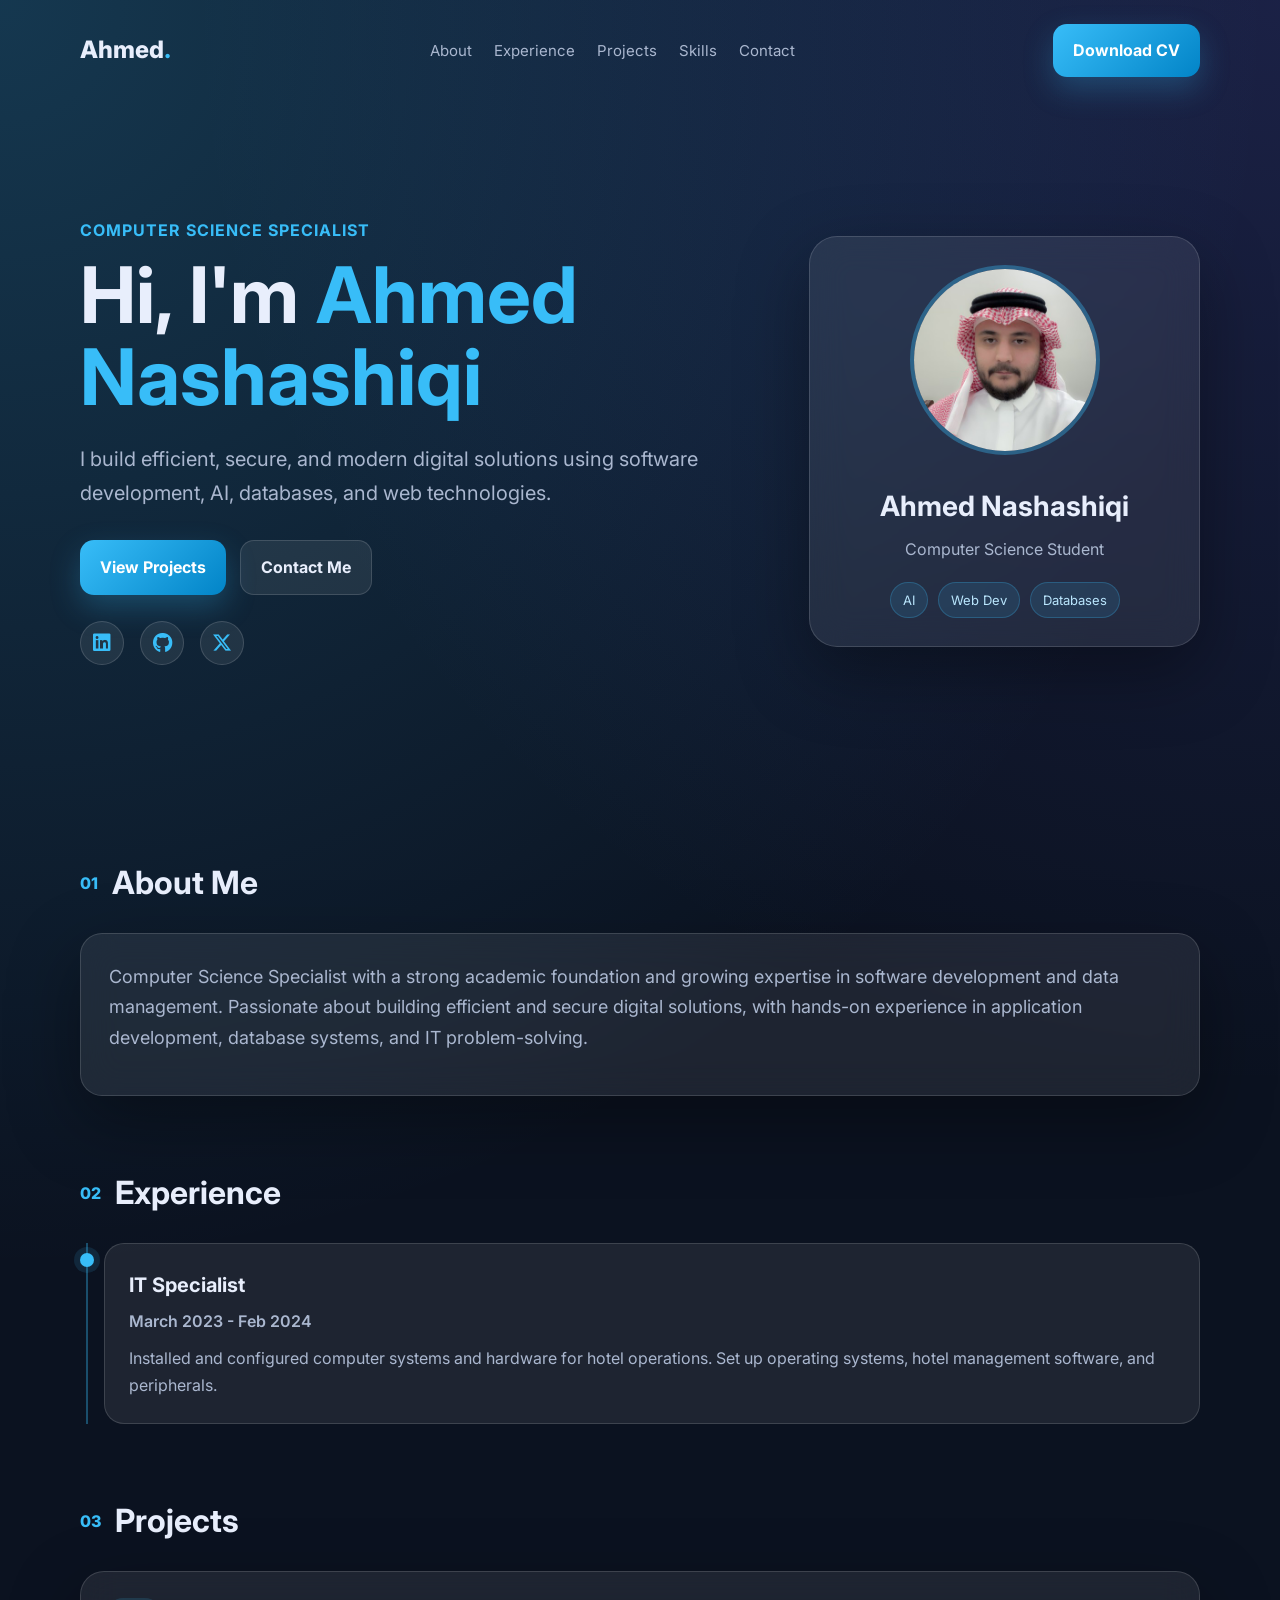
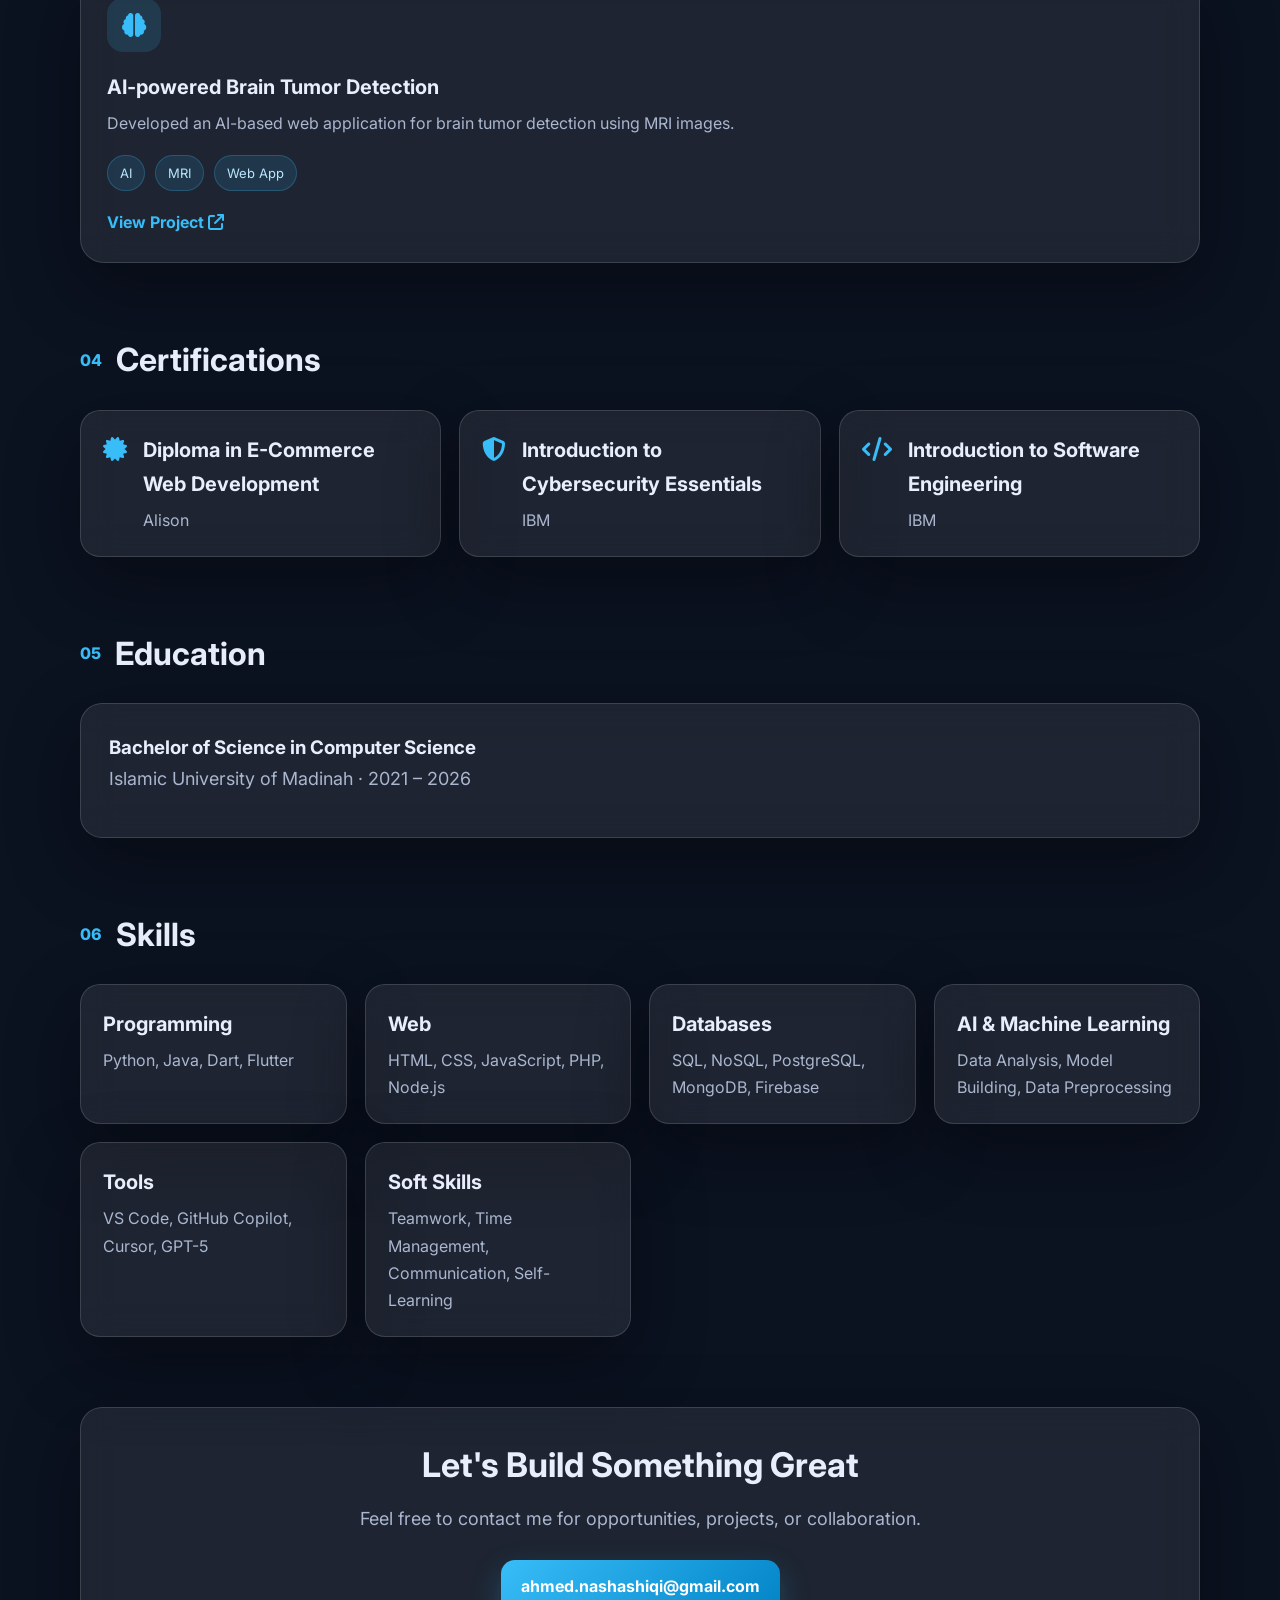
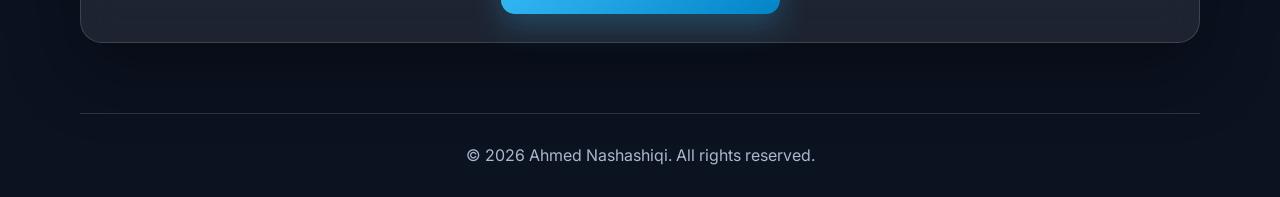
==== index.html @ a4062c82 "Update index.html" ====
<!DOCTYPE html>
<html lang="en">
<head>
  <meta charset="UTF-8" />
  <meta name="viewport" content="width=device-width, initial-scale=1.0" />
  <meta name="description" content="Ahmed Nashashiqi Portfolio - Computer Science Specialist, AI, Web Development, and Software Projects." />
  <title>Ahmed Nashashiqi | Portfolio</title>

  <link rel="preconnect" href="https://fonts.googleapis.com">
  <link rel="preconnect" href="https://fonts.gstatic.com" crossorigin>
  <link href="https://fonts.googleapis.com/css2?family=Inter:wght@400;500;600;700;800&display=swap" rel="stylesheet">

  <link rel="stylesheet" href="https://cdnjs.cloudflare.com/ajax/libs/font-awesome/6.5.0/css/all.min.css">
  <link rel="stylesheet" href="style.css" />
</head>

<body>
  <header class="topbar">
    <a class="logo" href="#">Ahmed<span>.</span></a>

    <nav>
      <a href="#about">About</a>
      <a href="#experience">Experience</a>
      <a href="#projects">Projects</a>
      <a href="#skills">Skills</a>
      <a href="#contact">Contact</a>
    </nav>
      <a href="Ahmed_Nashashiqi_CV.pdf" class="btn primary" download>
    Download CV
  </a>
</nav>
  </header>

  <main>
    <section class="hero">
      <div class="hero-text">
        <p class="eyebrow">Computer Science Specialist</p>
        <h1>Hi, I'm <span>Ahmed Nashashiqi</span></h1>
        <p class="hero-description">
          I build efficient, secure, and modern digital solutions using software development,
          AI, databases, and web technologies.
        </p>

        <div class="hero-actions">
          <a class="btn primary" href="#projects">View Projects</a>
          <a class="btn secondary" href="mailto:ahmed.nashashiqi@gmail.com">Contact Me</a>
        </div>

        <div class="socials">
          <a href="https://www.linkedin.com/in/ahmednashashiqi/" target="_blank" aria-label="LinkedIn">
            <i class="fa-brands fa-linkedin"></i>
          </a>
          <a href="https://github.com/ahmednashashiqi" target="_blank" aria-label="GitHub">
            <i class="fa-brands fa-github"></i>
          </a>
          <a href="https://x.com/Nashashiqi" target="_blank" aria-label="X">
            <i class="fa-brands fa-x-twitter"></i>
          </a>
        </div>
      </div>

      <div class="hero-card">
        <img src="profile.png" alt="Ahmed Nashashiqi profile photo">
        <h2>Ahmed Nashashiqi</h2>
        <p>Computer Science Student</p>
        <div class="card-tags">
          <span>AI</span>
          <span>Web Dev</span>
          <span>Databases</span>
        </div>
      </div>
    </section>

    <section id="about" class="section">
      <div class="section-title">
        <span>01</span>
        <h2>About Me</h2>
      </div>

      <div class="glass-card">
        <p>
          Computer Science Specialist with a strong academic foundation and growing expertise in
          software development and data management. Passionate about building efficient and secure
          digital solutions, with hands-on experience in application development, database systems,
          and IT problem-solving.
        </p>
      </div>
    </section>

    <section id="experience" class="section">
      <div class="section-title">
        <span>02</span>
        <h2>Experience</h2>
      </div>

      <div class="timeline">
        <div class="timeline-item">
          <div class="dot"></div>
          <div class="timeline-content">
            <h3>IT Specialist</h3>
            <p class="meta">March 2023 - Feb 2024</p>
            <p>
              Installed and configured computer systems and hardware for hotel operations.
              Set up operating systems, hotel management software, and peripherals.
            </p>
          </div>
        </div>
      </div>
    </section>

    <section id="projects" class="section">
      <div class="section-title">
        <span>03</span>
        <h2>Projects</h2>
      </div>

      <div class="project-grid">
        <article class="project-card">
          <div class="project-icon">
            <i class="fa-solid fa-brain"></i>
          </div>
          <h3>AI-powered Brain Tumor Detection</h3>
          <p>
            Developed an AI-based web application for brain tumor detection using MRI images.
          </p>
          <div class="tech-stack">
            <span>AI</span>
            <span>MRI</span>
            <span>Web App</span>
          </div>
          <a href="https://github.com/ahmednashashiqi/AI-system_for_brain_tumor_detection" target="_blank">
            View Project <i class="fa-solid fa-arrow-up-right-from-square"></i>
          </a>
        </article>
      </div>
    </section>

    <section class="section">
      <div class="section-title">
        <span>04</span>
        <h2>Certifications</h2>
      </div>

      <div class="cert-grid">
        <a class="cert-card" href="https://alison.com/certification/check/97873821cf" target="_blank">
          <i class="fa-solid fa-certificate"></i>
          <div>
            <h3>Diploma in E-Commerce Web Development</h3>
            <p>Alison</p>
          </div>
        </a>

        <a class="cert-card" href="https://www.coursera.org/account/accomplishments/verify/WMFO2JV2WVR4" target="_blank">
          <i class="fa-solid fa-shield-halved"></i>
          <div>
            <h3>Introduction to Cybersecurity Essentials</h3>
            <p>IBM</p>
          </div>
        </a>

        <a class="cert-card" href="https://www.coursera.org/account/accomplishments/verify/2K9V1WGQB8WT" target="_blank">
          <i class="fa-solid fa-code"></i>
          <div>
            <h3>Introduction to Software Engineering</h3>
            <p>IBM</p>
          </div>
        </a>
      </div>
    </section>

    <section class="section">
      <div class="section-title">
        <span>05</span>
        <h2>Education</h2>
      </div>

      <div class="glass-card">
        <h3>Bachelor of Science in Computer Science</h3>
        <p>Islamic University of Madinah · 2021 – 2026</p>
      </div>
    </section>

    <section id="skills" class="section">
      <div class="section-title">
        <span>06</span>
        <h2>Skills</h2>
      </div>

      <div class="skills-grid">
        <div class="skill-card">
          <h3>Programming</h3>
          <p>Python, Java, Dart, Flutter</p>
        </div>

        <div class="skill-card">
          <h3>Web</h3>
          <p>HTML, CSS, JavaScript, PHP, Node.js</p>
        </div>

        <div class="skill-card">
          <h3>Databases</h3>
          <p>SQL, NoSQL, PostgreSQL, MongoDB, Firebase</p>
        </div>

        <div class="skill-card">
          <h3>AI & Machine Learning</h3>
          <p>Data Analysis, Model Building, Data Preprocessing</p>
        </div>

        <div class="skill-card">
          <h3>Tools</h3>
          <p>VS Code, GitHub Copilot, Cursor, GPT-5</p>
        </div>

        <div class="skill-card">
          <h3>Soft Skills</h3>
          <p>Teamwork, Time Management, Communication, Self-Learning</p>
        </div>
      </div>
    </section>

    <section id="contact" class="section contact-section">
      <div class="glass-card contact-card">
        <h2>Let's Build Something Great</h2>
        <p>Feel free to contact me for opportunities, projects, or collaboration.</p>
        <a class="btn primary" href="mailto:ahmed.nashashiqi@gmail.com">ahmed.nashashiqi@gmail.com</a>
      </div>
    </section>
</main>

  <footer>
    <p>© 2026 Ahmed Nashashiqi. All rights reserved.</p>
  </footer>
</body>
</html>
---- style.css ----
:root {
  --bg: #0b1220;
  --card: rgba(255, 255, 255, 0.08);
  --card-border: rgba(255, 255, 255, 0.14);
  --text: #e8eefc;
  --muted: #aab7cf;
  --primary: #38bdf8;
  --primary-dark: #0284c7;
  --white: #ffffff;
  --shadow: 0 25px 70px rgba(0, 0, 0, 0.35);
}

* {
  box-sizing: border-box;
  margin: 0;
  padding: 0;
}

html {
  scroll-behavior: smooth;
}

body {
  font-family: "Inter", Arial, sans-serif;
  background:
    radial-gradient(circle at top left, rgba(56, 189, 248, 0.22), transparent 35%),
    radial-gradient(circle at top right, rgba(99, 102, 241, 0.18), transparent 30%),
    var(--bg);
  color: var(--text);
  line-height: 1.7;
}

a {
  color: inherit;
  text-decoration: none;
}

.topbar {
  width: min(1120px, 92%);
  margin: 0 auto;
  padding: 24px 0;
  display: flex;
  align-items: center;
  justify-content: space-between;
}

.logo {
  font-size: 24px;
  font-weight: 800;
}

.logo span {
  color: var(--primary);
}

nav {
  display: flex;
  gap: 22px;
}

nav a {
  color: var(--muted);
  font-size: 15px;
  transition: 0.2s;
}

nav a:hover {
  color: var(--primary);
}

main {
  width: min(1120px, 92%);
  margin: 0 auto;
}

.hero {
  min-height: 80vh;
  display: grid;
  grid-template-columns: 1.4fr 0.8fr;
  gap: 45px;
  align-items: center;
  padding: 40px 0 80px;
}

.eyebrow {
  color: var(--primary);
  font-weight: 700;
  letter-spacing: 1px;
  text-transform: uppercase;
  margin-bottom: 10px;
}

.hero h1 {
  font-size: clamp(42px, 7vw, 78px);
  line-height: 1.05;
  margin-bottom: 24px;
}

.hero h1 span {
  color: var(--primary);
}

.hero-description {
  max-width: 680px;
  font-size: 20px;
  color: var(--muted);
  margin-bottom: 30px;
}

.hero-actions {
  display: flex;
  gap: 14px;
  flex-wrap: wrap;
  margin-bottom: 26px;
}

.btn {
  display: inline-flex;
  align-items: center;
  justify-content: center;
  border-radius: 14px;
  padding: 13px 20px;
  font-weight: 700;
  transition: 0.25s;
}

.btn.primary {
  background: linear-gradient(135deg, var(--primary), var(--primary-dark));
  color: var(--white);
  box-shadow: 0 12px 30px rgba(56, 189, 248, 0.25);
}

.btn.secondary {
  border: 1px solid var(--card-border);
  color: var(--text);
  background: var(--card);
}

.btn:hover {
  transform: translateY(-3px);
}

.socials {
  display: flex;
  gap: 16px;
}

.socials a {
  width: 44px;
  height: 44px;
  border-radius: 50%;
  display: grid;
  place-items: center;
  background: var(--card);
  border: 1px solid var(--card-border);
  color: var(--primary);
  font-size: 20px;
  transition: 0.2s;
}

.socials a:hover {
  transform: translateY(-4px);
  background: rgba(56, 189, 248, 0.15);
}

.hero-card,
.glass-card,
.project-card,
.cert-card,
.skill-card {
  background: var(--card);
  border: 1px solid var(--card-border);
  backdrop-filter: blur(18px);
  box-shadow: var(--shadow);
}

.hero-card {
  border-radius: 28px;
  padding: 28px;
  text-align: center;
  animation: float 5s ease-in-out infinite;
}

.hero-card img {
  width: 190px;
  height: 190px;
  object-fit: cover;
  border-radius: 50%;
  border: 4px solid rgba(56, 189, 248, 0.35);
  margin-bottom: 20px;
}

.hero-card h2 {
  font-size: 28px;
  margin-bottom: 6px;
}

.hero-card p {
  color: var(--muted);
  margin-bottom: 18px;
}

.card-tags,
.tech-stack {
  display: flex;
  justify-content: center;
  flex-wrap: wrap;
  gap: 10px;
}

.card-tags span,
.tech-stack span {
  color: #bae6fd;
  background: rgba(56, 189, 248, 0.12);
  border: 1px solid rgba(56, 189, 248, 0.25);
  border-radius: 999px;
  padding: 6px 12px;
  font-size: 13px;
}

.section {
  padding: 35px 0;
}

.section-title {
  display: flex;
  align-items: center;
  gap: 14px;
  margin-bottom: 22px;
}

.section-title span {
  color: var(--primary);
  font-weight: 800;
}

.section-title h2 {
  font-size: 32px;
}

.glass-card {
  border-radius: 22px;
  padding: 28px;
}

.glass-card p {
  color: var(--muted);
  font-size: 18px;
  margin-bottom: 14px;
}

.timeline {
  position: relative;
  padding-left: 24px;
}

.timeline::before {
  content: "";
  position: absolute;
  left: 6px;
  top: 0;
  width: 2px;
  height: 100%;
  background: rgba(56, 189, 248, 0.35);
}

.timeline-item {
  position: relative;
}

.dot {
  position: absolute;
  left: -24px;
  top: 10px;
  width: 14px;
  height: 14px;
  background: var(--primary);
  border-radius: 50%;
  box-shadow: 0 0 0 6px rgba(56, 189, 248, 0.12);
}

.timeline-content {
  background: var(--card);
  border: 1px solid var(--card-border);
  border-radius: 20px;
  padding: 24px;
}

.timeline-content h3,
.project-card h3,
.cert-card h3,
.skill-card h3 {
  font-size: 20px;
  margin-bottom: 6px;
}

.meta {
  color: var(--primary);
  font-weight: 600;
  margin-bottom: 10px;
}

.timeline-content p,
.project-card p,
.skill-card p {
  color: var(--muted);
}

.project-grid,
.cert-grid,
.skills-grid {
  display: grid;
  gap: 18px;
}

.project-grid {
  grid-template-columns: repeat(auto-fit, minmax(280px, 1fr));
}

.project-card {
  border-radius: 24px;
  padding: 26px;
  transition: 0.25s;
}

.project-card:hover,
.cert-card:hover,
.skill-card:hover {
  transform: translateY(-6px);
  border-color: rgba(56, 189, 248, 0.45);
}

.project-icon {
  width: 54px;
  height: 54px;
  border-radius: 16px;
  display: grid;
  place-items: center;
  background: rgba(56, 189, 248, 0.14);
  color: var(--primary);
  font-size: 24px;
  margin-bottom: 18px;
}

.tech-stack {
  justify-content: flex-start;
  margin: 18px 0;
}

.project-card a {
  color: var(--primary);
  font-weight: 700;
}

.cert-grid {
  grid-template-columns: repeat(auto-fit, minmax(260px, 1fr));
}

.cert-card {
  border-radius: 20px;
  padding: 22px;
  display: flex;
  gap: 16px;
  align-items: flex-start;
  transition: 0.25s;
}

.cert-card i {
  color: var(--primary);
  font-size: 24px;
  margin-top: 4px;
}

.cert-card p {
  color: var(--muted);
}

.skills-grid {
  grid-template-columns: repeat(auto-fit, minmax(240px, 1fr));
}

.skill-card {
  border-radius: 20px;
  padding: 22px;
  transition: 0.25s;
}

.contact-section {
  padding-bottom: 70px;
}

.contact-card {
  text-align: center;
}

.contact-card h2 {
  font-size: 34px;
  margin-bottom: 10px;
}

.contact-card .btn {
  margin-top: 12px;
}

footer {
  width: min(1120px, 92%);
  margin: 0 auto;
  padding: 28px 0;
  color: var(--muted);
  border-top: 1px solid var(--card-border);
  text-align: center;
}

@keyframes float {
  0%, 100% {
    transform: translateY(0);
  }

  50% {
    transform: translateY(-12px);
  }
}

@media (max-width: 850px) {
  .topbar {
    flex-direction: column;
    gap: 16px;
  }

  nav {
    flex-wrap: wrap;
    justify-content: center;
  }

  .hero {
    grid-template-columns: 1fr;
    text-align: center;
  }

  .hero-description {
    margin-left: auto;
    margin-right: auto;
  }

  .hero-actions,
  .socials {
    justify-content: center;
  }

  .section-title {
    justify-content: center;
  }

  .timeline {
    padding-left: 18px;
  }
}
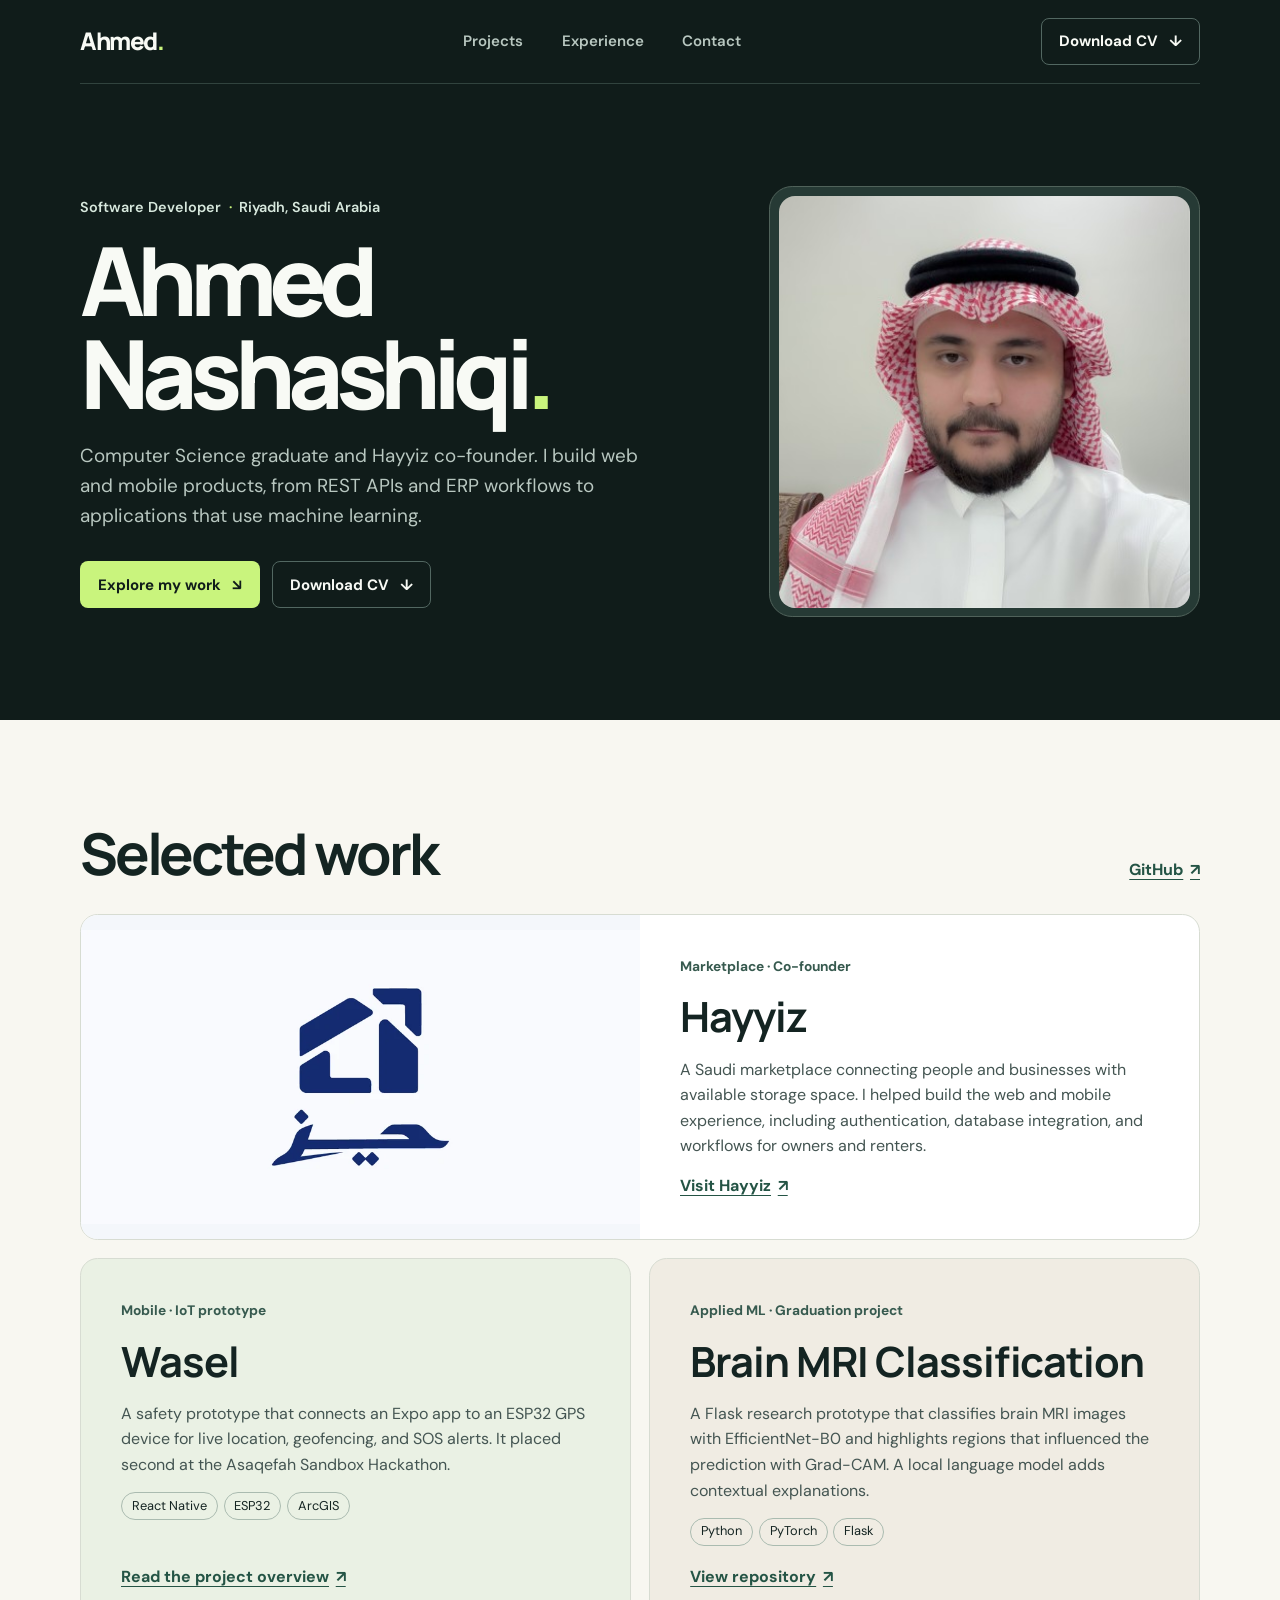
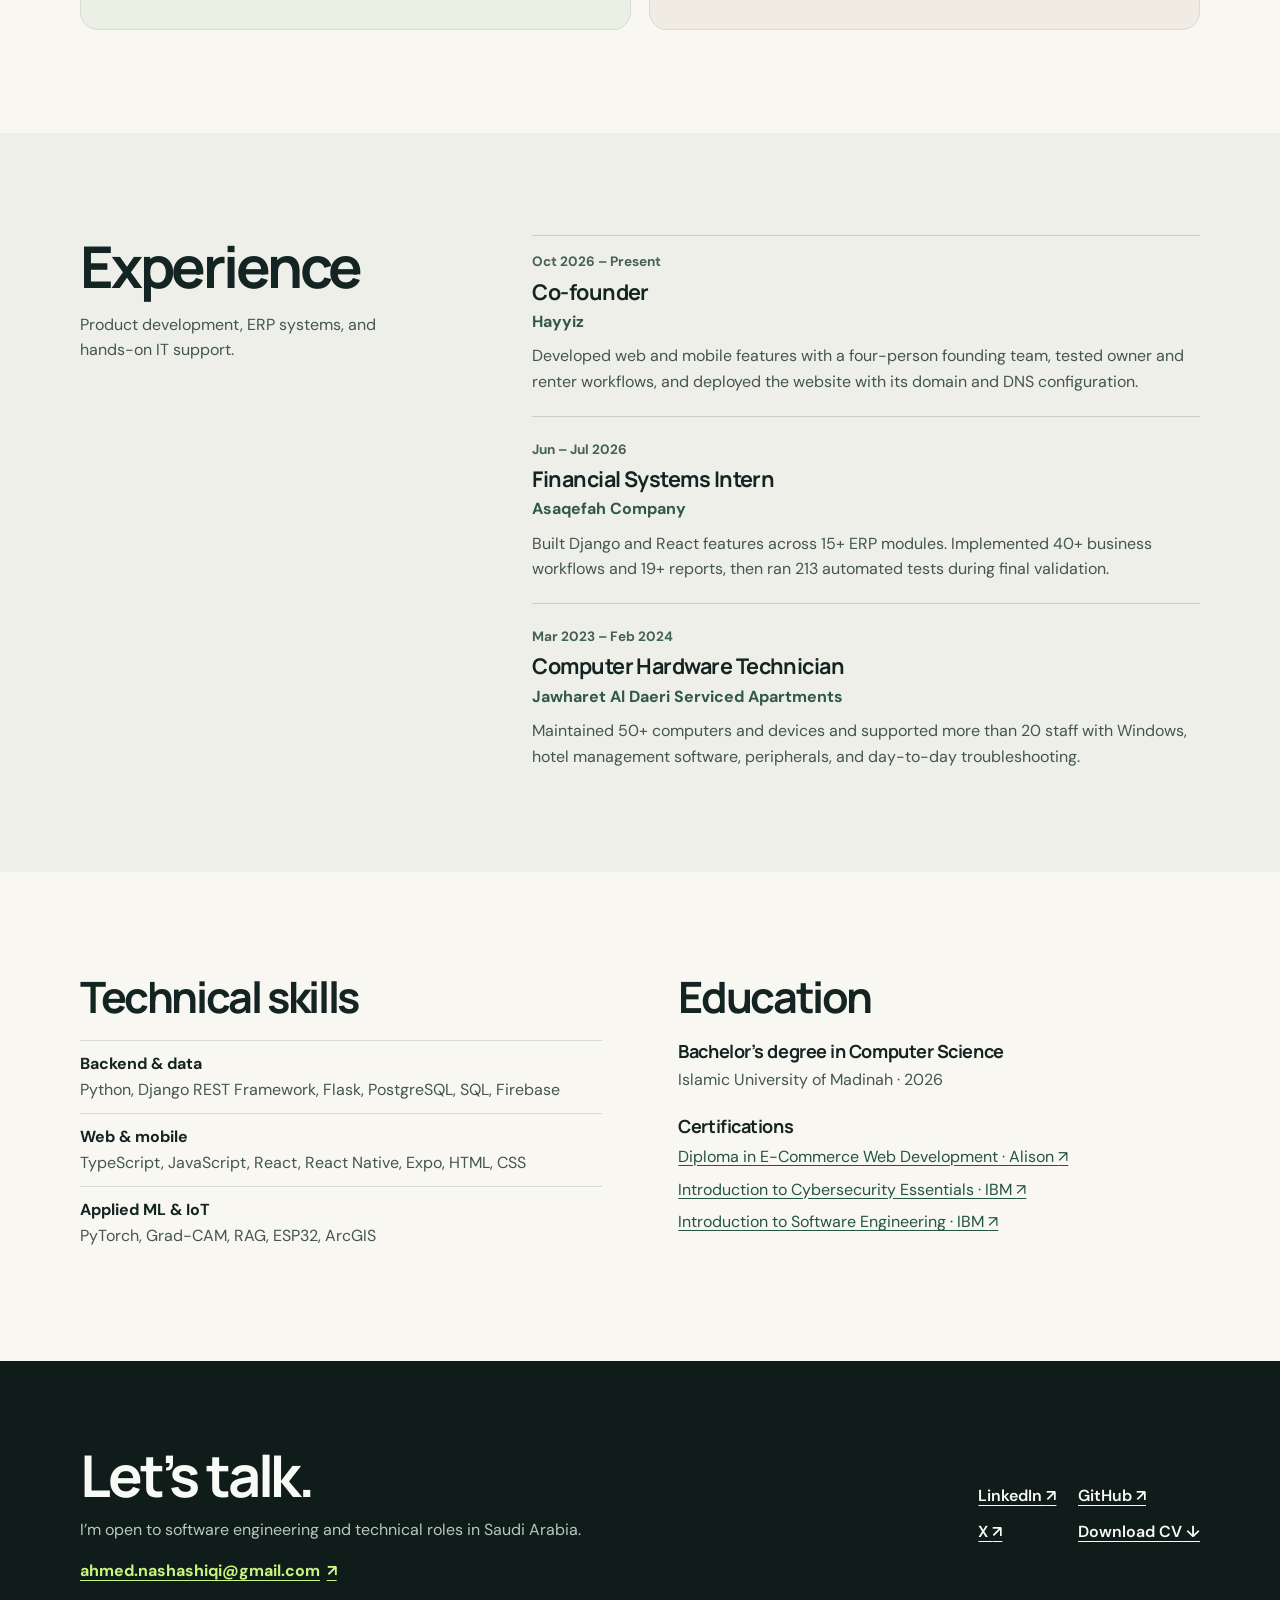
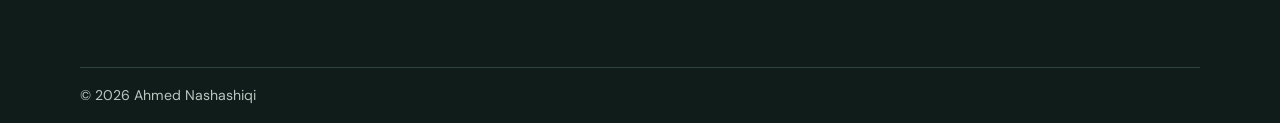
==== commit 50e5d81f: "Refresh Ahmed's software portfolio" ====
--- a/index.html
+++ b/index.html
@@ -1,235 +1,163 @@
-<!DOCTYPE html>
+<!doctype html>
 <html lang="en">
 <head>
-  <meta charset="UTF-8" />
-  <meta name="viewport" content="width=device-width, initial-scale=1.0" />
-  <meta name="description" content="Ahmed Nashashiqi Portfolio - Computer Science Specialist, AI, Web Development, and Software Projects." />
-  <title>Ahmed Nashashiqi | Portfolio</title>
-
+  <meta charset="utf-8">
+  <meta name="viewport" content="width=device-width, initial-scale=1">
+  <title>Ahmed Nashashiqi | Software Developer</title>
+  <meta name="description" content="Ahmed Nashashiqi is a software developer in Riyadh, Saudi Arabia. Explore his work on Hayyiz, Wasel, ERP systems, and applied machine learning.">
+  <link rel="canonical" href="https://ahmednashashiqi.com/">
+  <meta property="og:type" content="website">
+  <meta property="og:title" content="Ahmed Nashashiqi | Software Developer">
+  <meta property="og:description" content="Software development, ERP systems, and applied machine learning. Based in Riyadh, Saudi Arabia.">
+  <meta property="og:url" content="https://ahmednashashiqi.com/">
+  <meta property="og:image" content="https://ahmednashashiqi.com/profile.png">
+  <meta name="theme-color" content="#101c1a">
+  <link rel="icon" href="profile.png" type="image/png">
   <link rel="preconnect" href="https://fonts.googleapis.com">
   <link rel="preconnect" href="https://fonts.gstatic.com" crossorigin>
-  <link href="https://fonts.googleapis.com/css2?family=Inter:wght@400;500;600;700;800&display=swap" rel="stylesheet">
+  <link href="https://fonts.googleapis.com/css2?family=DM+Sans:wght@400;500;600;700&family=Manrope:wght@500;600;700;800&display=swap" rel="stylesheet">
+  <link rel="stylesheet" href="style.css?v=2">
+</head>
+<body>
+  <a class="skip-link" href="#main">Skip to content</a>
+  <div class="intro">
+    <header class="site-header wrap">
+      <a class="wordmark" href="./" aria-label="Ahmed Nashashiqi home">Ahmed<span>.</span></a>
+      <nav aria-label="Main navigation">
+        <a href="#projects">Projects</a>
+        <a href="#experience">Experience</a>
+        <a href="#contact">Contact</a>
+      </nav>
+      <a class="button button-outline header-cv" href="Ahmed_Nashashiqi_CV.pdf" download>Download CV <span aria-hidden="true">↓</span></a>
+    </header>
+  </div>
+  <main id="main">
+    <div class="intro">
+      <section id="about" class="hero wrap" aria-labelledby="name">
+        <div class="hero-copy">
+          <p class="eyebrow">Software Developer <span aria-hidden="true">·</span> Riyadh, Saudi Arabia</p>
+          <h1 id="name">Ahmed<br>Nashashiqi<span>.</span></h1>
+          <p class="hero-summary">Computer Science graduate and Hayyiz co-founder. I build web and mobile products, from REST APIs and ERP workflows to applications that use machine learning.</p>
+          <div class="hero-actions">
+            <a class="button button-accent" href="#projects">Explore my work <span aria-hidden="true">↘</span></a>
+            <a class="button button-outline" href="Ahmed_Nashashiqi_CV.pdf" download>Download CV <span aria-hidden="true">↓</span></a>
+          </div>
+        </div>
+        <figure class="portrait">
+          <img src="profile.png" alt="Portrait of Ahmed Nashashiqi" width="400" height="400" fetchpriority="high">
+        </figure>
+      </section>
+    </div>
 
-  <link rel="stylesheet" href="https://cdnjs.cloudflare.com/ajax/libs/font-awesome/6.5.0/css/all.min.css">
-  <link rel="stylesheet" href="style.css" />
-</head>
+    <section id="projects" class="section wrap" aria-labelledby="projects-heading">
+      <div class="section-heading">
+        <h2 id="projects-heading">Selected work</h2>
+        <a class="text-link" href="https://github.com/ahmednashashiqi">GitHub <span aria-hidden="true">↗</span></a>
+      </div>
+      <div class="project-grid">
+        <article class="project featured">
+          <div class="project-art">
+            <img src="hayyiz.webp" alt="Hayyiz wordmark" width="900" height="473" loading="lazy">
+          </div>
+          <div class="project-copy">
+            <p class="project-type">Marketplace · Co-founder</p>
+            <h3>Hayyiz</h3>
+            <p>A Saudi marketplace connecting people and businesses with available storage space. I helped build the web and mobile experience, including authentication, database integration, and workflows for owners and renters.</p>
+            <a class="text-link" href="https://hayyizapp.com/">Visit Hayyiz <span aria-hidden="true">↗</span></a>
+          </div>
+        </article>
+        <article class="project project-secondary wasel">
+          <div class="project-copy">
+            <p class="project-type">Mobile · IoT prototype</p>
+            <h3>Wasel</h3>
+            <p>A safety prototype that connects an Expo app to an ESP32 GPS device for live location, geofencing, and SOS alerts. It placed second at the Asaqefah Sandbox Hackathon.</p>
+            <ul class="tags" aria-label="Wasel technologies">
+              <li>React Native</li><li>ESP32</li><li>ArcGIS</li>
+            </ul>
+            <a class="text-link" href="https://github.com/ahmednashashiqi/Wasel">Read the project overview <span aria-hidden="true">↗</span></a>
+          </div>
+        </article>
+        <article class="project project-secondary mri">
+          <div class="project-copy">
+            <p class="project-type">Applied ML · Graduation project</p>
+            <h3>Brain MRI Classification</h3>
+            <p>A Flask research prototype that classifies brain MRI images with EfficientNet-B0 and highlights regions that influenced the prediction with Grad-CAM. A local language model adds contextual explanations.</p>
+            <ul class="tags" aria-label="MRI project technologies">
+              <li>Python</li><li>PyTorch</li><li>Flask</li>
+            </ul>
+            <a class="text-link" href="https://github.com/ahmednashashiqi/AI-system_for_brain_tumor_detection">View repository <span aria-hidden="true">↗</span></a>
+          </div>
+        </article>
+      </div>
+    </section>
 
-<body>
-  <header class="topbar">
-    <a class="logo" href="#">Ahmed<span>.</span></a>
-
-    <nav>
-      <a href="#about">About</a>
-      <a href="#experience">Experience</a>
-      <a href="#projects">Projects</a>
-      <a href="#skills">Skills</a>
-      <a href="#contact">Contact</a>
-    </nav>
-      <a href="Ahmed_Nashashiqi_CV.pdf" class="btn primary" download>
-    Download CV
-  </a>
-</nav>
-  </header>
-
-  <main>
-    <section class="hero">
-      <div class="hero-text">
-        <p class="eyebrow">Computer Science Specialist</p>
-        <h1>Hi, I'm <span>Ahmed Nashashiqi</span></h1>
-        <p class="hero-description">
-          I build efficient, secure, and modern digital solutions using software development,
-          AI, databases, and web technologies.
-        </p>
-
-        <div class="hero-actions">
-          <a class="btn primary" href="#projects">View Projects</a>
-          <a class="btn secondary" href="mailto:ahmed.nashashiqi@gmail.com">Contact Me</a>
+    <section id="experience" class="section experience-section" aria-labelledby="experience-heading">
+      <div class="wrap experience-layout">
+        <div>
+          <h2 id="experience-heading">Experience</h2>
+          <p class="section-summary">Product development, ERP systems, and hands-on IT support.</p>
         </div>
-
-        <div class="socials">
-          <a href="https://www.linkedin.com/in/ahmednashashiqi/" target="_blank" aria-label="LinkedIn">
-            <i class="fa-brands fa-linkedin"></i>
-          </a>
-          <a href="https://github.com/ahmednashashiqi" target="_blank" aria-label="GitHub">
-            <i class="fa-brands fa-github"></i>
-          </a>
-          <a href="https://x.com/Nashashiqi" target="_blank" aria-label="X">
-            <i class="fa-brands fa-x-twitter"></i>
-          </a>
-        </div>
-      </div>
-
-      <div class="hero-card">
-        <img src="profile.png" alt="Ahmed Nashashiqi profile photo">
-        <h2>Ahmed Nashashiqi</h2>
-        <p>Computer Science Student</p>
-        <div class="card-tags">
-          <span>AI</span>
-          <span>Web Dev</span>
-          <span>Databases</span>
+        <div class="timeline">
+          <article class="role">
+            <p class="role-date"><time datetime="2026-10">Oct 2026</time> – Present</p>
+            <h3>Co-founder</h3>
+            <p class="organization">Hayyiz</p>
+            <p>Developed web and mobile features with a four-person founding team, tested owner and renter workflows, and deployed the website with its domain and DNS configuration.</p>
+          </article>
+          <article class="role">
+            <p class="role-date"><time datetime="2026-06">Jun</time> – <time datetime="2026-07">Jul 2026</time></p>
+            <h3>Financial Systems Intern</h3>
+            <p class="organization">Asaqefah Company</p>
+            <p>Built Django and React features across 15+ ERP modules. Implemented 40+ business workflows and 19+ reports, then ran 213 automated tests during final validation.</p>
+          </article>
+          <article class="role">
+            <p class="role-date"><time datetime="2023-03">Mar 2023</time> – <time datetime="2024-02">Feb 2024</time></p>
+            <h3>Computer Hardware Technician</h3>
+            <p class="organization">Jawharet Al Daeri Serviced Apartments</p>
+            <p>Maintained 50+ computers and devices and supported more than 20 staff with Windows, hotel management software, peripherals, and day-to-day troubleshooting.</p>
+          </article>
         </div>
       </div>
     </section>
 
-    <section id="about" class="section">
-      <div class="section-title">
-        <span>01</span>
-        <h2>About Me</h2>
+    <section id="skills" class="section wrap credentials" aria-labelledby="skills-heading">
+      <div>
+        <h2 id="skills-heading">Technical skills</h2>
+        <dl class="skill-list">
+          <div><dt>Backend &amp; data</dt><dd>Python, Django REST Framework, Flask, PostgreSQL, SQL, Firebase</dd></div>
+          <div><dt>Web &amp; mobile</dt><dd>TypeScript, JavaScript, React, React Native, Expo, HTML, CSS</dd></div>
+          <div><dt>Applied ML &amp; IoT</dt><dd>PyTorch, Grad-CAM, RAG, ESP32, ArcGIS</dd></div>
+        </dl>
       </div>
-
-      <div class="glass-card">
-        <p>
-          Computer Science Specialist with a strong academic foundation and growing expertise in
-          software development and data management. Passionate about building efficient and secure
-          digital solutions, with hands-on experience in application development, database systems,
-          and IT problem-solving.
-        </p>
+      <div id="education">
+        <h2>Education</h2>
+        <h3>Bachelor’s degree in Computer Science</h3>
+        <p>Islamic University of Madinah · 2026</p>
+        <h3 class="cert-title">Certifications</h3>
+        <ul class="cert-list">
+          <li><a href="https://alison.com/certification/check/97873821cf">Diploma in E-Commerce Web Development · Alison <span aria-hidden="true">↗</span></a></li>
+          <li><a href="https://www.coursera.org/account/accomplishments/verify/WMFO2JV2WVR4">Introduction to Cybersecurity Essentials · IBM <span aria-hidden="true">↗</span></a></li>
+          <li><a href="https://www.coursera.org/account/accomplishments/verify/2K9V1WGQB8WT">Introduction to Software Engineering · IBM <span aria-hidden="true">↗</span></a></li>
+        </ul>
       </div>
     </section>
 
-    <section id="experience" class="section">
-      <div class="section-title">
-        <span>02</span>
-        <h2>Experience</h2>
-      </div>
-
-      <div class="timeline">
-        <div class="timeline-item">
-          <div class="dot"></div>
-          <div class="timeline-content">
-            <h3>IT Specialist</h3>
-            <p class="meta">March 2023 - Feb 2024</p>
-            <p>
-              Installed and configured computer systems and hardware for hotel operations.
-              Set up operating systems, hotel management software, and peripherals.
-            </p>
-          </div>
+    <section id="contact" class="contact" aria-labelledby="contact-heading">
+      <div class="wrap contact-layout">
+        <div>
+          <h2 id="contact-heading">Let’s talk.</h2>
+          <p>I’m open to software engineering and technical roles in Saudi Arabia.</p>
+          <a class="text-link email" href="mailto:ahmed.nashashiqi@gmail.com">ahmed.nashashiqi@gmail.com <span aria-hidden="true">↗</span></a>
+        </div>
+        <div class="contact-links">
+          <a href="https://www.linkedin.com/in/ahmednashashiqi/">LinkedIn <span aria-hidden="true">↗</span></a>
+          <a href="https://github.com/ahmednashashiqi">GitHub <span aria-hidden="true">↗</span></a>
+          <a href="https://x.com/Nashashiqi">X <span aria-hidden="true">↗</span></a>
+          <a href="Ahmed_Nashashiqi_CV.pdf" download>Download CV <span aria-hidden="true">↓</span></a>
         </div>
       </div>
     </section>
-
-    <section id="projects" class="section">
-      <div class="section-title">
-        <span>03</span>
-        <h2>Projects</h2>
-      </div>
-
-      <div class="project-grid">
-        <article class="project-card">
-          <div class="project-icon">
-            <i class="fa-solid fa-brain"></i>
-          </div>
-          <h3>AI-powered Brain Tumor Detection</h3>
-          <p>
-            Developed an AI-based web application for brain tumor detection using MRI images.
-          </p>
-          <div class="tech-stack">
-            <span>AI</span>
-            <span>MRI</span>
-            <span>Web App</span>
-          </div>
-          <a href="https://github.com/ahmednashashiqi/AI-system_for_brain_tumor_detection" target="_blank">
-            View Project <i class="fa-solid fa-arrow-up-right-from-square"></i>
-          </a>
-        </article>
-      </div>
-    </section>
-
-    <section class="section">
-      <div class="section-title">
-        <span>04</span>
-        <h2>Certifications</h2>
-      </div>
-
-      <div class="cert-grid">
-        <a class="cert-card" href="https://alison.com/certification/check/97873821cf" target="_blank">
-          <i class="fa-solid fa-certificate"></i>
-          <div>
-            <h3>Diploma in E-Commerce Web Development</h3>
-            <p>Alison</p>
-          </div>
-        </a>
-
-        <a class="cert-card" href="https://www.coursera.org/account/accomplishments/verify/WMFO2JV2WVR4" target="_blank">
-          <i class="fa-solid fa-shield-halved"></i>
-          <div>
-            <h3>Introduction to Cybersecurity Essentials</h3>
-            <p>IBM</p>
-          </div>
-        </a>
-
-        <a class="cert-card" href="https://www.coursera.org/account/accomplishments/verify/2K9V1WGQB8WT" target="_blank">
-          <i class="fa-solid fa-code"></i>
-          <div>
-            <h3>Introduction to Software Engineering</h3>
-            <p>IBM</p>
-          </div>
-        </a>
-      </div>
-    </section>
-
-    <section class="section">
-      <div class="section-title">
-        <span>05</span>
-        <h2>Education</h2>
-      </div>
-
-      <div class="glass-card">
-        <h3>Bachelor of Science in Computer Science</h3>
-        <p>Islamic University of Madinah · 2021 – 2026</p>
-      </div>
-    </section>
-
-    <section id="skills" class="section">
-      <div class="section-title">
-        <span>06</span>
-        <h2>Skills</h2>
-      </div>
-
-      <div class="skills-grid">
-        <div class="skill-card">
-          <h3>Programming</h3>
-          <p>Python, Java, Dart, Flutter</p>
-        </div>
-
-        <div class="skill-card">
-          <h3>Web</h3>
-          <p>HTML, CSS, JavaScript, PHP, Node.js</p>
-        </div>
-
-        <div class="skill-card">
-          <h3>Databases</h3>
-          <p>SQL, NoSQL, PostgreSQL, MongoDB, Firebase</p>
-        </div>
-
-        <div class="skill-card">
-          <h3>AI & Machine Learning</h3>
-          <p>Data Analysis, Model Building, Data Preprocessing</p>
-        </div>
-
-        <div class="skill-card">
-          <h3>Tools</h3>
-          <p>VS Code, GitHub Copilot, Cursor, GPT-5</p>
-        </div>
-
-        <div class="skill-card">
-          <h3>Soft Skills</h3>
-          <p>Teamwork, Time Management, Communication, Self-Learning</p>
-        </div>
-      </div>
-    </section>
-
-    <section id="contact" class="section contact-section">
-      <div class="glass-card contact-card">
-        <h2>Let's Build Something Great</h2>
-        <p>Feel free to contact me for opportunities, projects, or collaboration.</p>
-        <a class="btn primary" href="mailto:ahmed.nashashiqi@gmail.com">ahmed.nashashiqi@gmail.com</a>
-      </div>
-    </section>
-</main>
-
-  <footer>
-    <p>© 2026 Ahmed Nashashiqi. All rights reserved.</p>
-  </footer>
+  </main>
+  <footer class="contact"><div class="wrap footer">© 2026 Ahmed Nashashiqi</div></footer>
 </body>
 </html>
--- a/style.css
+++ b/style.css
@@ -1,457 +1,114 @@
 :root {
-  --bg: #0b1220;
-  --card: rgba(255, 255, 255, 0.08);
-  --card-border: rgba(255, 255, 255, 0.14);
-  --text: #e8eefc;
-  --muted: #aab7cf;
-  --primary: #38bdf8;
-  --primary-dark: #0284c7;
-  --white: #ffffff;
-  --shadow: 0 25px 70px rgba(0, 0, 0, 0.35);
+  color-scheme: light;
+  --ink: #142422;
+  --body: #445552;
+  --paper: #f8f7f1;
+  --dark: #101c1a;
+  --white: #f8faf5;
+  --muted: #b8c7c0;
+  --accent: #c9f47d;
+  --border: #d7dcd2;
+  font-family: "DM Sans", system-ui, sans-serif;
+  line-height: 1.6;
+}
+*, *::before, *::after { box-sizing: border-box; }
+body { margin: 0; background: var(--paper); color: var(--ink); }
+a { color: inherit; }
+img { display: block; max-width: 100%; height: auto; }
+figure, p, h1, h2, h3, dl, dd { margin: 0; }
+h1, h2, h3, .wordmark { font-family: Manrope, "DM Sans", system-ui, sans-serif; }
+h2 { font-size: clamp(2.15rem, 5vw, 3.6rem); line-height: 1.08; letter-spacing: -.055em; }
+h3 { line-height: 1.22; letter-spacing: -.025em; }
+a:focus-visible { outline: 3px solid #138375; outline-offset: 5px; }
+.intro a:focus-visible, .contact a:focus-visible { outline-color: var(--accent); }
+.wrap { width: min(1120px, calc(100% - 3rem)); margin-inline: auto; }
+.skip-link { position: absolute; inset: .5rem auto auto .5rem; z-index: 1; padding: .6rem 1rem; background: var(--white); transform: translateY(-150%); }
+.skip-link:focus { transform: none; }
+.intro, .contact { background: var(--dark); color: var(--white); }
+.site-header { display: flex; align-items: center; justify-content: space-between; gap: 1.25rem; min-height: 84px; border-bottom: 1px solid #31433e; }
+.wordmark { text-decoration: none; font-size: 1.52rem; font-weight: 800; letter-spacing: -.06em; }
+.wordmark span, .hero h1 span { color: var(--accent); }
+nav { display: flex; align-items: center; gap: clamp(1rem, 3vw, 2.5rem); }
+nav a { text-decoration: none; color: var(--muted); font-size: .94rem; font-weight: 600; }
+nav a:hover, .contact-links a:hover { color: var(--accent); }
+.button { display: inline-flex; align-items: center; justify-content: center; gap: .7rem; min-height: 46px; padding: .65rem 1.06rem; border: 1px solid transparent; border-radius: 8px; text-decoration: none; font-weight: 700; font-size: .94rem; }
+.button-outline { border-color: #526761; color: var(--white); }
+.button-outline:hover { background: #263a35; }
+.button-accent { background: var(--accent); color: var(--dark); }
+.button-accent:hover { background: #dcffa6; }
+.hero { display: grid; grid-template-columns: minmax(0, 1.42fr) minmax(0, 1fr); gap: clamp(2rem, 6vw, 6rem); align-items: center; padding-block: clamp(3.7rem, 8vw, 7.3rem); }
+.eyebrow { color: #d7e8dd; font-size: .9rem; font-weight: 600; }
+.eyebrow span { color: var(--accent); padding-inline: .25em; }
+.hero h1 { margin-block: .85rem 1.35rem; font-weight: 800; font-size: clamp(3rem, 7.45vw, 7.1rem); letter-spacing: -.082em; line-height: .98; }
+.hero-summary { color: var(--muted); font-size: clamp(1rem, 2vw, 1.18rem); max-width: 35rem; }
+.hero-actions { display: flex; flex-wrap: wrap; gap: .75rem; margin-top: 1.85rem; }
+.portrait { background: #263a35; padding: .55rem; border: 1px solid #50625a; border-radius: 1.45rem; }
+.portrait img { width: 100%; border-radius: 1rem; }
+.section { padding-block: clamp(3.7rem, 8vw, 6.6rem); }
+.section-heading { display: flex; align-items: baseline; justify-content: space-between; gap: 1rem; margin-bottom: 1.85rem; }
+.text-link { display: inline-flex; align-items: baseline; gap: .42rem; font-weight: 700; text-underline-offset: .25em; color: #245445; }
+.text-link:hover { color: #101c1a; }
+.project-grid { display: grid; grid-template-columns: repeat(2, minmax(0, 1fr)); gap: 1.15rem; }
+.project { overflow: hidden; border: 1px solid var(--border); border-radius: 1.1rem; }
+.featured { display: grid; grid-column: 1 / -1; grid-template-columns: minmax(0, 1fr) minmax(0, 1fr); align-items: stretch; background: #fff; }
+.project-art { display: grid; align-items: center; background: #f4f7fb; min-width: 0; }
+.project-art img { width: 100%; }
+.project-copy { display: flex; flex-direction: column; align-items: flex-start; gap: .9rem; padding: clamp(1.25rem, 3.7vw, 2.5rem); }
+.featured .project-copy { justify-content: center; }
+.project-type { color: #375a4f; font-size: .86rem; font-weight: 700; }
+.project h3 { font-size: clamp(1.6rem, 3.5vw, 2.6rem); }
+.project-copy > p:not(.project-type), .role > p:last-child, .section-summary, .credentials p, dd { color: var(--body); }
+.project-secondary .project-copy { height: 100%; }
+.project-secondary .text-link { margin-top: auto; }
+.wasel { background: #eaf1e4; }
+.mri { background: #f0ece3; }
+.tags { display: flex; flex-wrap: wrap; gap: .36rem; list-style: none; padding: 0; margin: 0 0 .25rem; }
+.tags li { font-size: .8rem; padding: .17rem .62rem; border-radius: 1rem; border: 1px solid #aabbb0; }
+.experience-section { background: #edefe8; }
+.experience-layout, .credentials { display: grid; grid-template-columns: minmax(0, .72fr) minmax(0, 1.28fr); gap: clamp(2rem, 6vw, 5rem); }
+.section-summary { margin-top: .9rem; max-width: 22rem; }
+.role { padding-block: 1.35rem; border-top: 1px solid #c4d0c4; }
+.role:first-child { padding-top: .95rem; }
+.role:last-child { padding-bottom: 0; }
+.role-date { color: #456257; font-weight: 700; font-size: .85rem; margin-bottom: .35rem; }
+.role h3 { font-size: 1.35rem; }
+.organization { color: #32574b; font-weight: 700; margin: .24rem 0 .55rem; }
+.credentials { grid-template-columns: repeat(2, minmax(0, 1fr)); }
+.credentials h2 { font-size: clamp(1.9rem, 3.5vw, 2.7rem); margin-bottom: 1.2rem; }
+.credentials h3 { font-size: 1.13rem; margin-bottom: .35rem; }
+.skill-list > div { border-top: 1px solid var(--border); padding-block: .65rem; }
+dt { font-weight: 700; }
+.cert-title { margin-top: 1.35rem; }
+.cert-list { padding: 0; margin: 0; list-style: none; }
+.cert-list li { margin-top: .45rem; }
+.cert-list a { color: #245445; text-underline-offset: .21em; }
+.cert-list a:hover { color: var(--dark); }
+.contact-layout { display: flex; justify-content: space-between; gap: 2rem; padding-block: clamp(3rem, 7vw, 5.2rem); }
+.contact p { color: var(--muted); margin-block: .65rem 1rem; }
+.contact .email { color: var(--accent); overflow-wrap: anywhere; }
+.contact-links { display: grid; grid-template-columns: repeat(2, minmax(0, auto)); align-content: center; gap: .65rem 1.35rem; }
+.contact-links a { font-weight: 600; text-underline-offset: .25em; }
+.footer { border-top: 1px solid #31433e; padding-block: 1rem; color: var(--muted); font-size: .88rem; }
+
+@media (max-width: 760px) {
+  .site-header { min-height: 70px; }
+  .header-cv { display: none; }
+  .hero { grid-template-columns: minmax(0, 1fr) minmax(0, .7fr); gap: 1.75rem; }
+  .hero h1 { font-size: clamp(2.8rem, 8vw, 4.6rem); }
+  .experience-layout { grid-template-columns: 1fr; }
 }
 
-* {
-  box-sizing: border-box;
-  margin: 0;
-  padding: 0;
+@media (max-width: 590px) {
+  .wrap { width: calc(100% - 2rem); }
+  .site-header { gap: .6rem; }
+  nav { gap: .7rem; }
+  nav a { font-size: .82rem; }
+  .wordmark { font-size: 1.3rem; }
+  .hero, .featured, .project-grid, .credentials { grid-template-columns: 1fr; }
+  .hero { gap: 1.7rem; padding-block: 2.6rem 2.8rem; }
+  .hero h1 { font-size: clamp(2.7rem, 12vw, 4.45rem); }
+  .portrait { width: min(65%, 245px); }
+  .section-heading { margin-bottom: 1.25rem; }
+  .contact-layout { flex-direction: column; }
+  .contact-links { justify-content: start; }
 }
-
-html {
-  scroll-behavior: smooth;
-}
-
-body {
-  font-family: "Inter", Arial, sans-serif;
-  background:
-    radial-gradient(circle at top left, rgba(56, 189, 248, 0.22), transparent 35%),
-    radial-gradient(circle at top right, rgba(99, 102, 241, 0.18), transparent 30%),
-    var(--bg);
-  color: var(--text);
-  line-height: 1.7;
-}
-
-a {
-  color: inherit;
-  text-decoration: none;
-}
-
-.topbar {
-  width: min(1120px, 92%);
-  margin: 0 auto;
-  padding: 24px 0;
-  display: flex;
-  align-items: center;
-  justify-content: space-between;
-}
-
-.logo {
-  font-size: 24px;
-  font-weight: 800;
-}
-
-.logo span {
-  color: var(--primary);
-}
-
-nav {
-  display: flex;
-  gap: 22px;
-}
-
-nav a {
-  color: var(--muted);
-  font-size: 15px;
-  transition: 0.2s;
-}
-
-nav a:hover {
-  color: var(--primary);
-}
-
-main {
-  width: min(1120px, 92%);
-  margin: 0 auto;
-}
-
-.hero {
-  min-height: 80vh;
-  display: grid;
-  grid-template-columns: 1.4fr 0.8fr;
-  gap: 45px;
-  align-items: center;
-  padding: 40px 0 80px;
-}
-
-.eyebrow {
-  color: var(--primary);
-  font-weight: 700;
-  letter-spacing: 1px;
-  text-transform: uppercase;
-  margin-bottom: 10px;
-}
-
-.hero h1 {
-  font-size: clamp(42px, 7vw, 78px);
-  line-height: 1.05;
-  margin-bottom: 24px;
-}
-
-.hero h1 span {
-  color: var(--primary);
-}
-
-.hero-description {
-  max-width: 680px;
-  font-size: 20px;
-  color: var(--muted);
-  margin-bottom: 30px;
-}
-
-.hero-actions {
-  display: flex;
-  gap: 14px;
-  flex-wrap: wrap;
-  margin-bottom: 26px;
-}
-
-.btn {
-  display: inline-flex;
-  align-items: center;
-  justify-content: center;
-  border-radius: 14px;
-  padding: 13px 20px;
-  font-weight: 700;
-  transition: 0.25s;
-}
-
-.btn.primary {
-  background: linear-gradient(135deg, var(--primary), var(--primary-dark));
-  color: var(--white);
-  box-shadow: 0 12px 30px rgba(56, 189, 248, 0.25);
-}
-
-.btn.secondary {
-  border: 1px solid var(--card-border);
-  color: var(--text);
-  background: var(--card);
-}
-
-.btn:hover {
-  transform: translateY(-3px);
-}
-
-.socials {
-  display: flex;
-  gap: 16px;
-}
-
-.socials a {
-  width: 44px;
-  height: 44px;
-  border-radius: 50%;
-  display: grid;
-  place-items: center;
-  background: var(--card);
-  border: 1px solid var(--card-border);
-  color: var(--primary);
-  font-size: 20px;
-  transition: 0.2s;
-}
-
-.socials a:hover {
-  transform: translateY(-4px);
-  background: rgba(56, 189, 248, 0.15);
-}
-
-.hero-card,
-.glass-card,
-.project-card,
-.cert-card,
-.skill-card {
-  background: var(--card);
-  border: 1px solid var(--card-border);
-  backdrop-filter: blur(18px);
-  box-shadow: var(--shadow);
-}
-
-.hero-card {
-  border-radius: 28px;
-  padding: 28px;
-  text-align: center;
-  animation: float 5s ease-in-out infinite;
-}
-
-.hero-card img {
-  width: 190px;
-  height: 190px;
-  object-fit: cover;
-  border-radius: 50%;
-  border: 4px solid rgba(56, 189, 248, 0.35);
-  margin-bottom: 20px;
-}
-
-.hero-card h2 {
-  font-size: 28px;
-  margin-bottom: 6px;
-}
-
-.hero-card p {
-  color: var(--muted);
-  margin-bottom: 18px;
-}
-
-.card-tags,
-.tech-stack {
-  display: flex;
-  justify-content: center;
-  flex-wrap: wrap;
-  gap: 10px;
-}
-
-.card-tags span,
-.tech-stack span {
-  color: #bae6fd;
-  background: rgba(56, 189, 248, 0.12);
-  border: 1px solid rgba(56, 189, 248, 0.25);
-  border-radius: 999px;
-  padding: 6px 12px;
-  font-size: 13px;
-}
-
-.section {
-  padding: 35px 0;
-}
-
-.section-title {
-  display: flex;
-  align-items: center;
-  gap: 14px;
-  margin-bottom: 22px;
-}
-
-.section-title span {
-  color: var(--primary);
-  font-weight: 800;
-}
-
-.section-title h2 {
-  font-size: 32px;
-}
-
-.glass-card {
-  border-radius: 22px;
-  padding: 28px;
-}
-
-.glass-card p {
-  color: var(--muted);
-  font-size: 18px;
-  margin-bottom: 14px;
-}
-
-.timeline {
-  position: relative;
-  padding-left: 24px;
-}
-
-.timeline::before {
-  content: "";
-  position: absolute;
-  left: 6px;
-  top: 0;
-  width: 2px;
-  height: 100%;
-  background: rgba(56, 189, 248, 0.35);
-}
-
-.timeline-item {
-  position: relative;
-}
-
-.dot {
-  position: absolute;
-  left: -24px;
-  top: 10px;
-  width: 14px;
-  height: 14px;
-  background: var(--primary);
-  border-radius: 50%;
-  box-shadow: 0 0 0 6px rgba(56, 189, 248, 0.12);
-}
-
-.timeline-content {
-  background: var(--card);
-  border: 1px solid var(--card-border);
-  border-radius: 20px;
-  padding: 24px;
-}
-
-.timeline-content h3,
-.project-card h3,
-.cert-card h3,
-.skill-card h3 {
-  font-size: 20px;
-  margin-bottom: 6px;
-}
-
-.meta {
-  color: var(--primary);
-  font-weight: 600;
-  margin-bottom: 10px;
-}
-
-.timeline-content p,
-.project-card p,
-.skill-card p {
-  color: var(--muted);
-}
-
-.project-grid,
-.cert-grid,
-.skills-grid {
-  display: grid;
-  gap: 18px;
-}
-
-.project-grid {
-  grid-template-columns: repeat(auto-fit, minmax(280px, 1fr));
-}
-
-.project-card {
-  border-radius: 24px;
-  padding: 26px;
-  transition: 0.25s;
-}
-
-.project-card:hover,
-.cert-card:hover,
-.skill-card:hover {
-  transform: translateY(-6px);
-  border-color: rgba(56, 189, 248, 0.45);
-}
-
-.project-icon {
-  width: 54px;
-  height: 54px;
-  border-radius: 16px;
-  display: grid;
-  place-items: center;
-  background: rgba(56, 189, 248, 0.14);
-  color: var(--primary);
-  font-size: 24px;
-  margin-bottom: 18px;
-}
-
-.tech-stack {
-  justify-content: flex-start;
-  margin: 18px 0;
-}
-
-.project-card a {
-  color: var(--primary);
-  font-weight: 700;
-}
-
-.cert-grid {
-  grid-template-columns: repeat(auto-fit, minmax(260px, 1fr));
-}
-
-.cert-card {
-  border-radius: 20px;
-  padding: 22px;
-  display: flex;
-  gap: 16px;
-  align-items: flex-start;
-  transition: 0.25s;
-}
-
-.cert-card i {
-  color: var(--primary);
-  font-size: 24px;
-  margin-top: 4px;
-}
-
-.cert-card p {
-  color: var(--muted);
-}
-
-.skills-grid {
-  grid-template-columns: repeat(auto-fit, minmax(240px, 1fr));
-}
-
-.skill-card {
-  border-radius: 20px;
-  padding: 22px;
-  transition: 0.25s;
-}
-
-.contact-section {
-  padding-bottom: 70px;
-}
-
-.contact-card {
-  text-align: center;
-}
-
-.contact-card h2 {
-  font-size: 34px;
-  margin-bottom: 10px;
-}
-
-.contact-card .btn {
-  margin-top: 12px;
-}
-
-footer {
-  width: min(1120px, 92%);
-  margin: 0 auto;
-  padding: 28px 0;
-  color: var(--muted);
-  border-top: 1px solid var(--card-border);
-  text-align: center;
-}
-
-@keyframes float {
-  0%, 100% {
-    transform: translateY(0);
-  }
-
-  50% {
-    transform: translateY(-12px);
-  }
-}
-
-@media (max-width: 850px) {
-  .topbar {
-    flex-direction: column;
-    gap: 16px;
-  }
-
-  nav {
-    flex-wrap: wrap;
-    justify-content: center;
-  }
-
-  .hero {
-    grid-template-columns: 1fr;
-    text-align: center;
-  }
-
-  .hero-description {
-    margin-left: auto;
-    margin-right: auto;
-  }
-
-  .hero-actions,
-  .socials {
-    justify-content: center;
-  }
-
-  .section-title {
-    justify-content: center;
-  }
-
-  .timeline {
-    padding-left: 18px;
-  }
-}
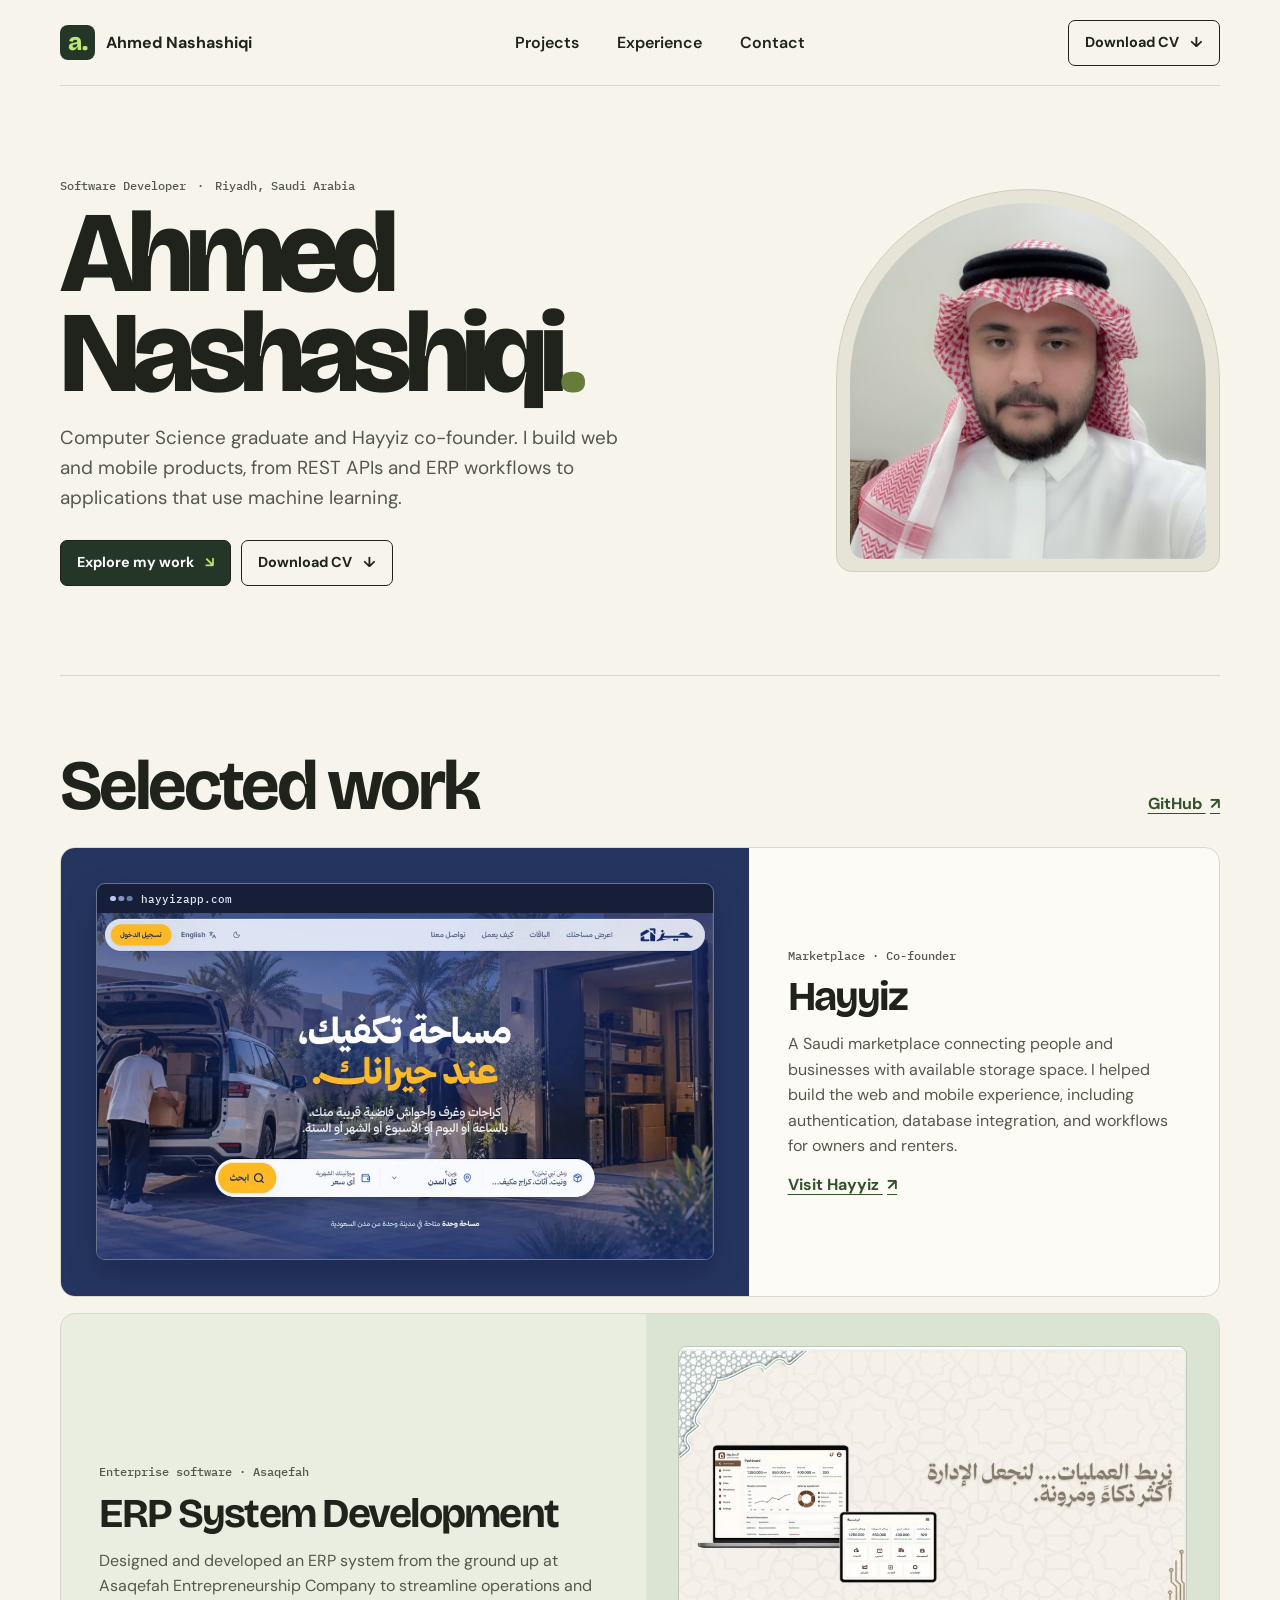
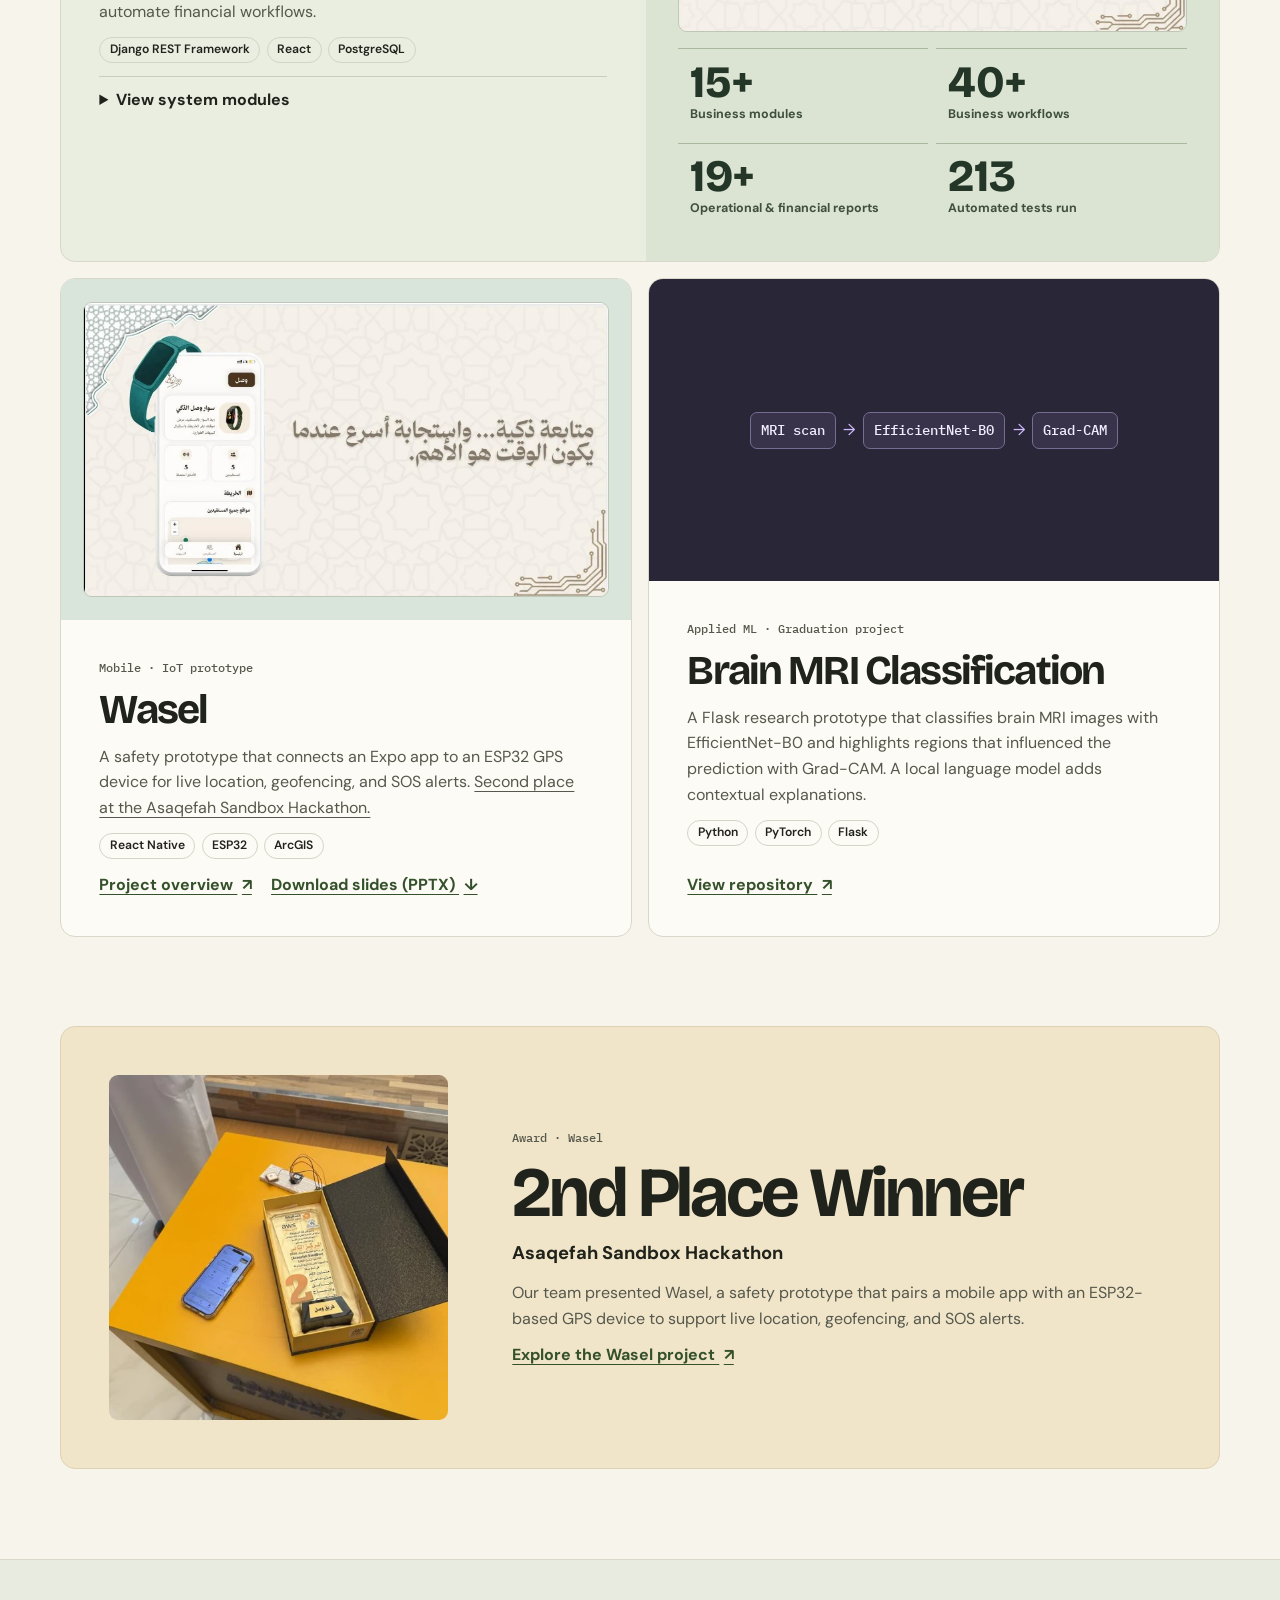
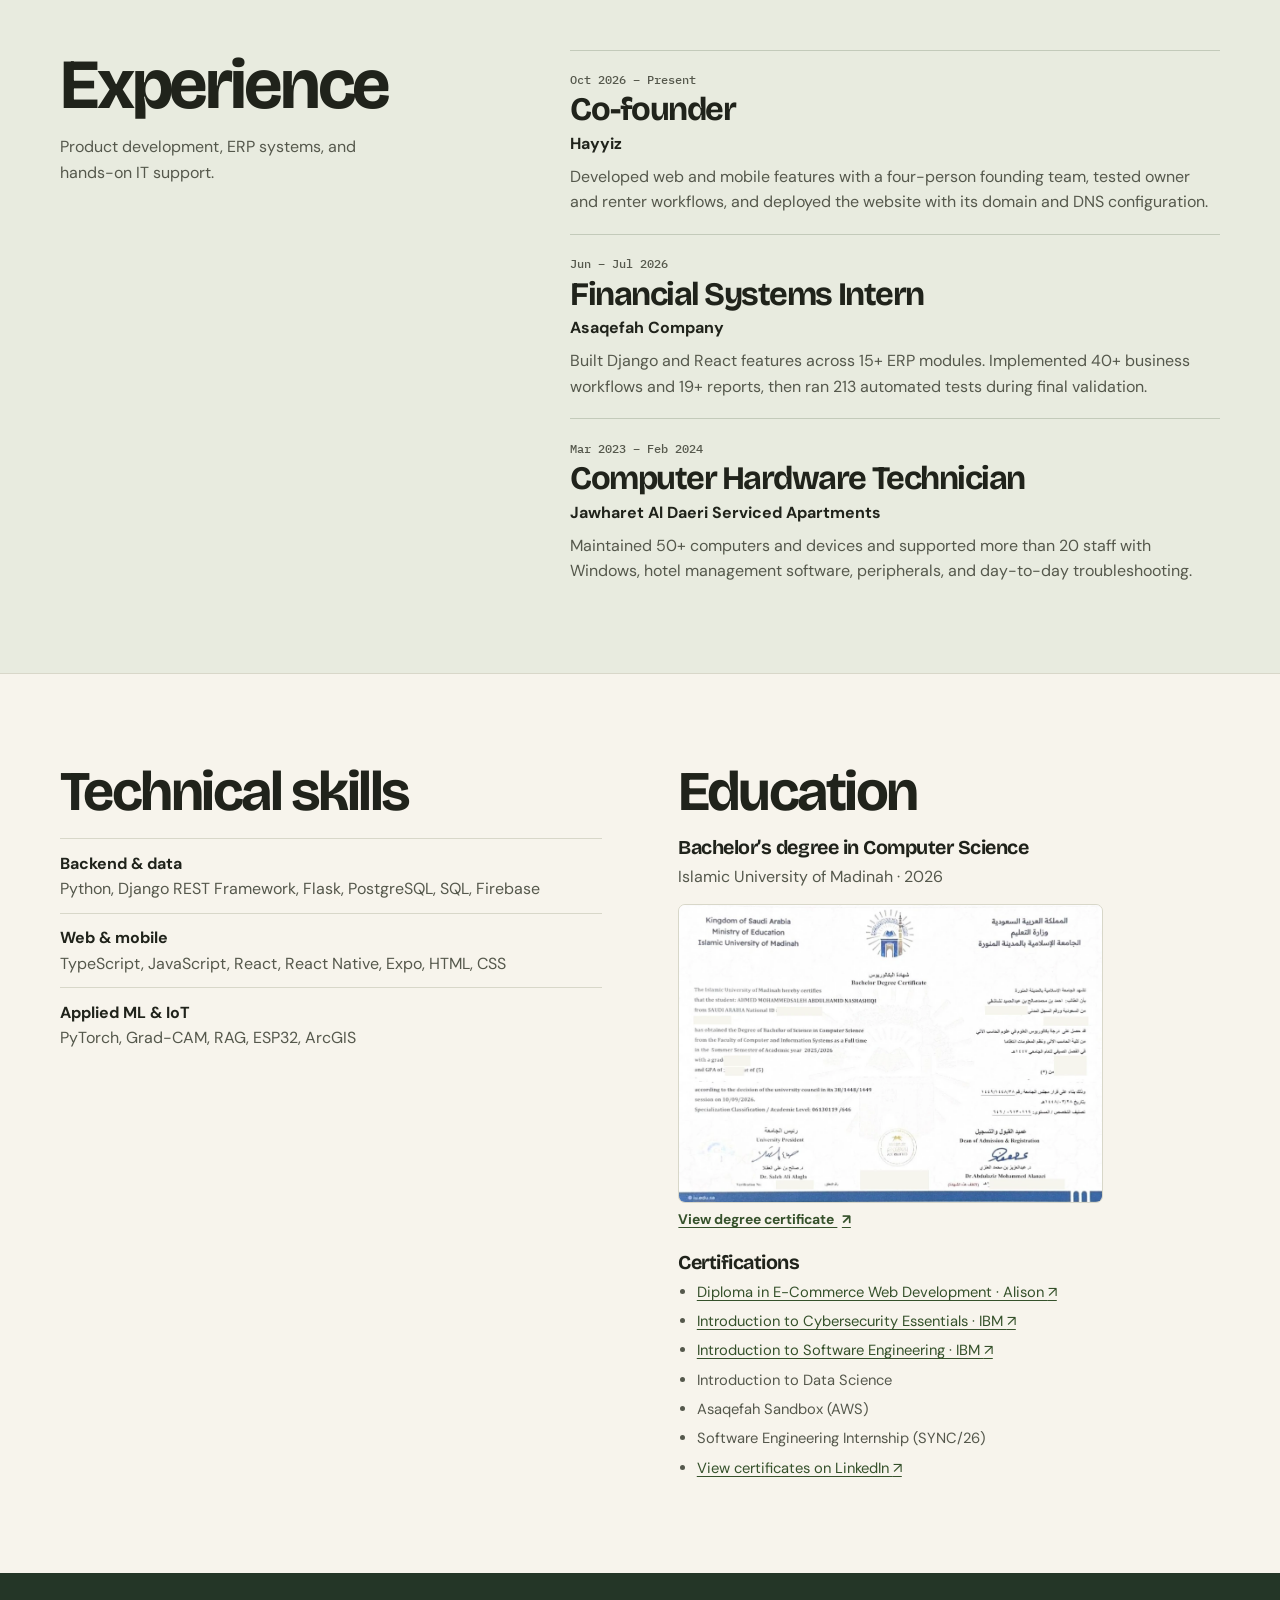
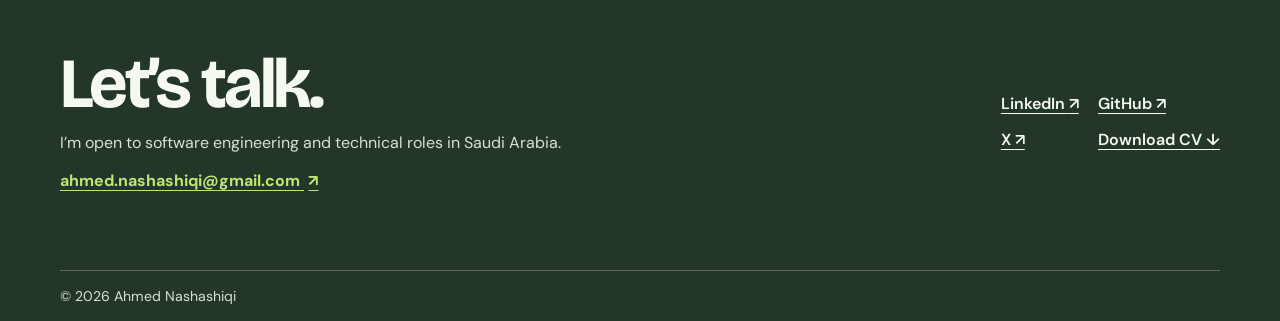
==== commit 45918e3b: "Redesign portfolio and showcase ERP and Wasel" ====
--- a/index.html
+++ b/index.html
@@ -11,24 +11,24 @@
   <meta property="og:description" content="Software development, ERP systems, and applied machine learning. Based in Riyadh, Saudi Arabia.">
   <meta property="og:url" content="https://ahmednashashiqi.com/">
   <meta property="og:image" content="https://ahmednashashiqi.com/profile.png">
-  <meta name="theme-color" content="#101c1a">
+  <meta name="theme-color" content="#f7f4ec">
   <link rel="icon" href="profile.png" type="image/png">
   <link rel="preconnect" href="https://fonts.googleapis.com">
   <link rel="preconnect" href="https://fonts.gstatic.com" crossorigin>
-  <link href="https://fonts.googleapis.com/css2?family=DM+Sans:wght@400;500;600;700&family=Manrope:wght@500;600;700;800&display=swap" rel="stylesheet">
-  <link rel="stylesheet" href="style.css?v=2">
+  <link href="https://fonts.googleapis.com/css2?family=Bricolage+Grotesque:opsz,wght@12..96,400..800&family=DM+Sans:wght@400..700&family=IBM+Plex+Mono:wght@500;600&display=swap" rel="stylesheet">
+  <link rel="stylesheet" href="style.css?v=3">
 </head>
 <body>
   <a class="skip-link" href="#main">Skip to content</a>
   <div class="intro">
     <header class="site-header wrap">
-      <a class="wordmark" href="./" aria-label="Ahmed Nashashiqi home">Ahmed<span>.</span></a>
+      <a class="wordmark" href="./" aria-label="Ahmed Nashashiqi home"><span class="wordmark-symbol" aria-hidden="true">a.</span><span class="wordmark-name">Ahmed Nashashiqi</span></a>
       <nav aria-label="Main navigation">
         <a href="#projects">Projects</a>
         <a href="#experience">Experience</a>
         <a href="#contact">Contact</a>
       </nav>
-      <a class="button button-outline header-cv" href="Ahmed_Nashashiqi_CV.pdf" download>Download CV <span aria-hidden="true">↓</span></a>
+      <a class="button button-outline header-cv" href="Ahmed_Nashashiqi_CV.pdf?v=3" download="Ahmed_Nashashiqi.1_CV.pdf">Download CV <span aria-hidden="true">↓</span></a>
     </header>
   </div>
   <main id="main">
@@ -40,7 +40,7 @@
           <p class="hero-summary">Computer Science graduate and Hayyiz co-founder. I build web and mobile products, from REST APIs and ERP workflows to applications that use machine learning.</p>
           <div class="hero-actions">
             <a class="button button-accent" href="#projects">Explore my work <span aria-hidden="true">↘</span></a>
-            <a class="button button-outline" href="Ahmed_Nashashiqi_CV.pdf" download>Download CV <span aria-hidden="true">↓</span></a>
+            <a class="button button-outline" href="Ahmed_Nashashiqi_CV.pdf?v=3" download="Ahmed_Nashashiqi.1_CV.pdf">Download CV <span aria-hidden="true">↓</span></a>
           </div>
         </div>
         <figure class="portrait">
@@ -57,7 +57,10 @@
       <div class="project-grid">
         <article class="project featured">
           <div class="project-art">
-            <img src="hayyiz.webp" alt="Hayyiz wordmark" width="900" height="473" loading="lazy">
+            <figure class="browser-frame">
+              <figcaption class="browser-bar"><span aria-hidden="true"></span>hayyizapp.com</figcaption>
+              <img src="hayyiz-home.webp" alt="Hayyiz homepage showing the storage marketplace and search controls" width="1100" height="618" loading="lazy">
+            </figure>
           </div>
           <div class="project-copy">
             <p class="project-type">Marketplace · Co-founder</p>
@@ -66,18 +69,54 @@
             <a class="text-link" href="https://hayyizapp.com/">Visit Hayyiz <span aria-hidden="true">↗</span></a>
           </div>
         </article>
-        <article class="project project-secondary wasel">
+        <article class="project erp">
+          <div class="project-copy">
+            <p class="project-type">Enterprise software · Asaqefah</p>
+            <h3>ERP System Development</h3>
+            <p>Designed and developed an ERP system from the ground up at Asaqefah Entrepreneurship Company to streamline operations and automate financial workflows.</p>
+            <ul class="tags" aria-label="ERP technologies">
+              <li>Django REST Framework</li><li>React</li><li>PostgreSQL</li>
+            </ul>
+            <details>
+              <summary>View system modules</summary>
+              <p>Financial Accounting, General Ledger, Sales, Purchasing, Inventory Management, Point of Sale, Payroll, Fixed Assets, VAT, Expense Management, Customer &amp; Supplier Management, Cost Centers, and Multi-Branch Operations.</p>
+            </details>
+          </div>
+          <div class="erp-visual">
+            <img src="erp-cover.webp" alt="Asaqefah ERP project visual showing dashboards on desktop and tablet" width="1008" height="566" loading="lazy">
+            <dl class="erp-metrics">
+              <div><dt>Business modules</dt><dd>15+</dd></div>
+              <div><dt>Business workflows</dt><dd>40+</dd></div>
+              <div><dt>Operational &amp; financial reports</dt><dd>19+</dd></div>
+              <div><dt>Automated tests run</dt><dd>213</dd></div>
+            </dl>
+          </div>
+        </article>
+        <article id="wasel" class="project project-secondary wasel">
+          <div class="wasel-art">
+            <img class="wasel-cover" src="wasel-cover.webp" alt="Wasel presentation visual showing the GPS wearable and Arabic app interface" width="1014" height="569" loading="lazy">
+          </div>
           <div class="project-copy">
             <p class="project-type">Mobile · IoT prototype</p>
             <h3>Wasel</h3>
-            <p>A safety prototype that connects an Expo app to an ESP32 GPS device for live location, geofencing, and SOS alerts. It placed second at the Asaqefah Sandbox Hackathon.</p>
+            <p>A safety prototype that connects an Expo app to an ESP32 GPS device for live location, geofencing, and SOS alerts. <a href="#awards">Second place at the Asaqefah Sandbox Hackathon.</a></p>
             <ul class="tags" aria-label="Wasel technologies">
               <li>React Native</li><li>ESP32</li><li>ArcGIS</li>
             </ul>
-            <a class="text-link" href="https://github.com/ahmednashashiqi/Wasel">Read the project overview <span aria-hidden="true">↗</span></a>
+            <div class="project-links">
+              <a class="text-link" href="https://github.com/ahmednashashiqi/Wasel">Project overview <span aria-hidden="true">↗</span></a>
+              <a class="text-link" href="wasel-presentation.pptx" download>Download slides (PPTX) <span aria-hidden="true">↓</span></a>
+            </div>
           </div>
         </article>
         <article class="project project-secondary mri">
+          <div class="mri-art" aria-label="Model workflow">
+            <div class="mri-flow">
+              <span>MRI scan</span><span class="flow-arrow" aria-hidden="true">→</span>
+              <span>EfficientNet-B0</span><span class="flow-arrow" aria-hidden="true">→</span>
+              <span>Grad-CAM</span>
+            </div>
+          </div>
           <div class="project-copy">
             <p class="project-type">Applied ML · Graduation project</p>
             <h3>Brain MRI Classification</h3>
@@ -88,6 +127,19 @@
             <a class="text-link" href="https://github.com/ahmednashashiqi/AI-system_for_brain_tumor_detection">View repository <span aria-hidden="true">↗</span></a>
           </div>
         </article>
+      </div>
+    </section>
+
+    <section id="awards" class="section wrap award" aria-labelledby="award-heading">
+      <figure class="award-photo">
+        <img src="wasel-award.webp" alt="Wasel's second-place trophy displayed beside the app and hardware prototype" width="509" height="677" loading="lazy">
+      </figure>
+      <div class="award-copy">
+        <p class="project-type">Award · Wasel</p>
+        <h2 id="award-heading">2nd Place Winner</h2>
+        <p class="award-event">Asaqefah Sandbox Hackathon</p>
+        <p>Our team presented Wasel, a safety prototype that pairs a mobile app with an ESP32-based GPS device to support live location, geofencing, and SOS alerts.</p>
+        <a class="text-link" href="#wasel">Explore the Wasel project <span aria-hidden="true">↗</span></a>
       </div>
     </section>
 
@@ -133,11 +185,21 @@
         <h2>Education</h2>
         <h3>Bachelor’s degree in Computer Science</h3>
         <p>Islamic University of Madinah · 2026</p>
+        <figure class="degree-card">
+          <a href="degree-certificate.webp">
+            <img src="degree-certificate.webp" alt="Bachelor of Science in Computer Science certificate from the Islamic University of Madinah" width="967" height="681" loading="lazy">
+          </a>
+          <figcaption><a class="text-link" href="degree-certificate.webp">View degree certificate <span aria-hidden="true">↗</span></a></figcaption>
+        </figure>
         <h3 class="cert-title">Certifications</h3>
         <ul class="cert-list">
           <li><a href="https://alison.com/certification/check/97873821cf">Diploma in E-Commerce Web Development · Alison <span aria-hidden="true">↗</span></a></li>
           <li><a href="https://www.coursera.org/account/accomplishments/verify/WMFO2JV2WVR4">Introduction to Cybersecurity Essentials · IBM <span aria-hidden="true">↗</span></a></li>
           <li><a href="https://www.coursera.org/account/accomplishments/verify/2K9V1WGQB8WT">Introduction to Software Engineering · IBM <span aria-hidden="true">↗</span></a></li>
+          <li>Introduction to Data Science</li>
+          <li>Asaqefah Sandbox (AWS)</li>
+          <li>Software Engineering Internship (SYNC/26)</li>
+          <li><a href="https://www.linkedin.com/in/ahmednashashiqi/details/certifications/">View certificates on LinkedIn <span aria-hidden="true">↗</span></a></li>
         </ul>
       </div>
     </section>
@@ -153,7 +215,7 @@
           <a href="https://www.linkedin.com/in/ahmednashashiqi/">LinkedIn <span aria-hidden="true">↗</span></a>
           <a href="https://github.com/ahmednashashiqi">GitHub <span aria-hidden="true">↗</span></a>
           <a href="https://x.com/Nashashiqi">X <span aria-hidden="true">↗</span></a>
-          <a href="Ahmed_Nashashiqi_CV.pdf" download>Download CV <span aria-hidden="true">↓</span></a>
+          <a href="Ahmed_Nashashiqi_CV.pdf?v=3" download="Ahmed_Nashashiqi.1_CV.pdf">Download CV <span aria-hidden="true">↓</span></a>
         </div>
       </div>
     </section>
--- a/style.css
+++ b/style.css
@@ -1,114 +1,137 @@
 :root {
   color-scheme: light;
-  --ink: #142422;
-  --body: #445552;
-  --paper: #f8f7f1;
-  --dark: #101c1a;
-  --white: #f8faf5;
-  --muted: #b8c7c0;
-  --accent: #c9f47d;
-  --border: #d7dcd2;
-  font-family: "DM Sans", system-ui, sans-serif;
-  line-height: 1.6;
+  --paper: #f7f4ec;
+  --ink: #20231b;
+  --muted: #55584c;
+  --line: #d8d7c9;
+  --accent: #bce773;
+  --forest: #243627;
+  --display: "Bricolage Grotesque", "DM Sans", system-ui, sans-serif;
+  --mono: "IBM Plex Mono", monospace;
+  font: 16px/1.6 "DM Sans", system-ui, sans-serif;
 }
 *, *::before, *::after { box-sizing: border-box; }
 body { margin: 0; background: var(--paper); color: var(--ink); }
-a { color: inherit; }
+h1, h2, h3, p, figure, dl, dd { margin: 0; }
+h1, h2, h3 { font-family: var(--display); line-height: 1; letter-spacing: -.045em; }
+h2 { font-size: clamp(2.4rem, 5.5vw, 4.6rem); }
+h3 { font-size: clamp(1.65rem, 3.2vw, 2.75rem); }
 img { display: block; max-width: 100%; height: auto; }
-figure, p, h1, h2, h3, dl, dd { margin: 0; }
-h1, h2, h3, .wordmark { font-family: Manrope, "DM Sans", system-ui, sans-serif; }
-h2 { font-size: clamp(2.15rem, 5vw, 3.6rem); line-height: 1.08; letter-spacing: -.055em; }
-h3 { line-height: 1.22; letter-spacing: -.025em; }
-a:focus-visible { outline: 3px solid #138375; outline-offset: 5px; }
-.intro a:focus-visible, .contact a:focus-visible { outline-color: var(--accent); }
-.wrap { width: min(1120px, calc(100% - 3rem)); margin-inline: auto; }
-.skip-link { position: absolute; inset: .5rem auto auto .5rem; z-index: 1; padding: .6rem 1rem; background: var(--white); transform: translateY(-150%); }
+a { color: inherit; text-underline-offset: .22em; }
+a:focus-visible, summary:focus-visible { outline: 3px solid #687c39; outline-offset: 5px; }
+.wrap { width: min(1160px, calc(100% - 4rem)); margin-inline: auto; }
+.skip-link { position: absolute; top: .4rem; left: .4rem; z-index: 2; padding: .55rem 1rem; background: white; transform: translateY(-150%); }
 .skip-link:focus { transform: none; }
-.intro, .contact { background: var(--dark); color: var(--white); }
-.site-header { display: flex; align-items: center; justify-content: space-between; gap: 1.25rem; min-height: 84px; border-bottom: 1px solid #31433e; }
-.wordmark { text-decoration: none; font-size: 1.52rem; font-weight: 800; letter-spacing: -.06em; }
-.wordmark span, .hero h1 span { color: var(--accent); }
-nav { display: flex; align-items: center; gap: clamp(1rem, 3vw, 2.5rem); }
-nav a { text-decoration: none; color: var(--muted); font-size: .94rem; font-weight: 600; }
-nav a:hover, .contact-links a:hover { color: var(--accent); }
-.button { display: inline-flex; align-items: center; justify-content: center; gap: .7rem; min-height: 46px; padding: .65rem 1.06rem; border: 1px solid transparent; border-radius: 8px; text-decoration: none; font-weight: 700; font-size: .94rem; }
-.button-outline { border-color: #526761; color: var(--white); }
-.button-outline:hover { background: #263a35; }
-.button-accent { background: var(--accent); color: var(--dark); }
-.button-accent:hover { background: #dcffa6; }
-.hero { display: grid; grid-template-columns: minmax(0, 1.42fr) minmax(0, 1fr); gap: clamp(2rem, 6vw, 6rem); align-items: center; padding-block: clamp(3.7rem, 8vw, 7.3rem); }
-.eyebrow { color: #d7e8dd; font-size: .9rem; font-weight: 600; }
-.eyebrow span { color: var(--accent); padding-inline: .25em; }
-.hero h1 { margin-block: .85rem 1.35rem; font-weight: 800; font-size: clamp(3rem, 7.45vw, 7.1rem); letter-spacing: -.082em; line-height: .98; }
+.site-header { display: flex; align-items: center; justify-content: space-between; gap: 1rem; min-height: 86px; border-bottom: 1px solid var(--line); }
+.wordmark { display: inline-flex; gap: .7rem; align-items: center; font-weight: 700; text-decoration: none; white-space: nowrap; }
+.wordmark-symbol { display: grid; place-items: center; width: 2.2rem; aspect-ratio: 1; border-radius: 8px; background: var(--forest); color: var(--accent); font: 800 1.52rem/1 var(--display); }
+nav { display: flex; gap: clamp(.85rem, 3vw, 2.4rem); }
+nav a { font-weight: 600; text-decoration: none; }
+nav a:hover, .text-link:hover { text-decoration: underline; }
+.button { display: inline-flex; align-items: center; justify-content: center; gap: .7rem; min-height: 46px; padding: .65rem 1rem; border: 1px solid var(--ink); border-radius: 7px; text-decoration: none; font-weight: 700; font-size: .9rem; }
+.button-outline:hover { background: #eae8db; }
+.button-accent { color: white; background: var(--forest); }
+.button-accent span { color: var(--accent); }
+.button-accent:hover { background: #39523a; }
+.hero { display: grid; grid-template-columns: minmax(0, 1.55fr) minmax(0, .85fr); align-items: center; gap: clamp(1.5rem, 6vw, 6rem); padding-block: clamp(3rem, 7vw, 6.5rem); }
+.eyebrow, .project-type, .role-date { font: 500 .78rem/1.5 var(--mono); color: var(--muted); }
+.eyebrow span { margin-inline: .25rem; color: #506525; }
+.hero h1 { font-size: clamp(3.2rem, 9vw, 8.1rem); margin-block: .55rem 1.2rem; font-weight: 800; line-height: .87; letter-spacing: -.067em; }
+.hero h1 span { color: #677c38; }
 .hero-summary { color: var(--muted); font-size: clamp(1rem, 2vw, 1.18rem); max-width: 35rem; }
-.hero-actions { display: flex; flex-wrap: wrap; gap: .75rem; margin-top: 1.85rem; }
-.portrait { background: #263a35; padding: .55rem; border: 1px solid #50625a; border-radius: 1.45rem; }
-.portrait img { width: 100%; border-radius: 1rem; }
-.section { padding-block: clamp(3.7rem, 8vw, 6.6rem); }
-.section-heading { display: flex; align-items: baseline; justify-content: space-between; gap: 1rem; margin-bottom: 1.85rem; }
-.text-link { display: inline-flex; align-items: baseline; gap: .42rem; font-weight: 700; text-underline-offset: .25em; color: #245445; }
-.text-link:hover { color: #101c1a; }
-.project-grid { display: grid; grid-template-columns: repeat(2, minmax(0, 1fr)); gap: 1.15rem; }
-.project { overflow: hidden; border: 1px solid var(--border); border-radius: 1.1rem; }
-.featured { display: grid; grid-column: 1 / -1; grid-template-columns: minmax(0, 1fr) minmax(0, 1fr); align-items: stretch; background: #fff; }
-.project-art { display: grid; align-items: center; background: #f4f7fb; min-width: 0; }
-.project-art img { width: 100%; }
-.project-copy { display: flex; flex-direction: column; align-items: flex-start; gap: .9rem; padding: clamp(1.25rem, 3.7vw, 2.5rem); }
-.featured .project-copy { justify-content: center; }
-.project-type { color: #375a4f; font-size: .86rem; font-weight: 700; }
-.project h3 { font-size: clamp(1.6rem, 3.5vw, 2.6rem); }
-.project-copy > p:not(.project-type), .role > p:last-child, .section-summary, .credentials p, dd { color: var(--body); }
-.project-secondary .project-copy { height: 100%; }
-.project-secondary .text-link { margin-top: auto; }
-.wasel { background: #eaf1e4; }
-.mri { background: #f0ece3; }
-.tags { display: flex; flex-wrap: wrap; gap: .36rem; list-style: none; padding: 0; margin: 0 0 .25rem; }
-.tags li { font-size: .8rem; padding: .17rem .62rem; border-radius: 1rem; border: 1px solid #aabbb0; }
-.experience-section { background: #edefe8; }
-.experience-layout, .credentials { display: grid; grid-template-columns: minmax(0, .72fr) minmax(0, 1.28fr); gap: clamp(2rem, 6vw, 5rem); }
-.section-summary { margin-top: .9rem; max-width: 22rem; }
-.role { padding-block: 1.35rem; border-top: 1px solid #c4d0c4; }
-.role:first-child { padding-top: .95rem; }
+.hero-actions { display: flex; flex-wrap: wrap; gap: .6rem; margin-top: 1.65rem; }
+.portrait { background: #e6e4d6; border: 1px solid #cdcfbc; border-radius: 12rem 12rem 1rem 1rem; padding: .8rem; }
+.portrait img { width: 100%; aspect-ratio: 1; object-fit: cover; border-radius: inherit; }
+.section { padding-block: clamp(3rem, 7vw, 6rem); }
+#projects { border-top: 1px solid var(--line); padding-top: clamp(2.5rem, 6vw, 4.7rem); }
+.section-heading { display: flex; align-items: baseline; justify-content: space-between; gap: 1rem; margin-bottom: 1.55rem; }
+.text-link { color: #35512b; font-weight: 700; }
+.text-link span { margin-inline-start: .28rem; }
+.project-grid { display: grid; grid-template-columns: repeat(2, minmax(0, 1fr)); gap: 1rem; }
+.project { border: 1px solid var(--line); border-radius: 15px; overflow: hidden; background: #fdfbf5; }
+.featured, .erp { grid-column: 1 / -1; display: grid; grid-template-columns: minmax(0, 1.26fr) minmax(0, .86fr); }
+.project-art { display: grid; align-items: center; padding: clamp(1rem, 3.1vw, 2.2rem); background: #263560; }
+.browser-frame { overflow: hidden; border: 1px solid #697490; border-radius: 9px; background: #161f37; box-shadow: 0 13px 28px #111a355e; }
+.browser-bar { display: flex; align-items: center; gap: .8rem; padding: .42rem .8rem; color: #e1e7f4; font: 500 .67rem/1.5 var(--mono); }
+.browser-bar span { width: .36rem; height: .36rem; margin-right: .75rem; border-radius: 50%; background: #b6c8f5; box-shadow: .52rem 0 #8295c3, 1.04rem 0 #687baa; }
+.project-copy { display: flex; flex-direction: column; align-items: flex-start; justify-content: center; gap: .8rem; padding: clamp(1.2rem, 3vw, 2.4rem); }
+.project-copy > p:not(.project-type), .award-copy > p:not(.project-type):not(.award-event), .role p:last-child, .section-summary, dd, .credentials p { color: var(--muted); }
+.project-secondary { display: flex; flex-direction: column; }
+.project-secondary .project-copy { flex: 1; justify-content: flex-start; }
+.project-links { display: flex; flex-wrap: wrap; gap: .45rem 1.2rem; margin-top: auto; }
+.project-secondary .project-copy > .text-link { margin-top: auto; }
+.tags { display: flex; flex-wrap: wrap; gap: .4rem; list-style: none; margin: 0; padding: 0; }
+.tags li { border: 1px solid #d2d5c5; border-radius: 20px; padding: .14rem .59rem; font-size: .76rem; font-weight: 600; }
+.erp { background: #e9eee1; grid-template-columns: minmax(0, 1.02fr) minmax(0, 1fr); }
+.erp-visual { display: flex; flex-direction: column; justify-content: center; gap: 1rem; padding: clamp(1rem, 3vw, 2rem); background: #dbe4d3; }
+.erp-visual img, .wasel-cover { width: 100%; border-radius: 9px; border: 1px solid #bfc8b6; }
+.erp-metrics { display: grid; grid-template-columns: repeat(2, minmax(0, 1fr)); gap: .5rem; }
+.erp-metrics div { display: flex; flex-direction: column-reverse; padding: .65rem .75rem; border-top: 1px solid #aab8a0; }
+.erp-metrics dt { font-size: .78rem; color: #40503d; }
+.erp-metrics dd { font: 750 clamp(1.6rem, 4vw, 2.8rem)/1 var(--display); color: var(--forest); }
+details { width: 100%; border-top: 1px solid #c7cfbc; padding-top: .65rem; }
+summary { cursor: pointer; font-weight: 700; }
+details p { padding-top: .55rem; font-size: .9rem; color: var(--muted); }
+.wasel-art, .mri-art { display: grid; align-items: center; min-height: 175px; padding: clamp(.7rem, 2vw, 1.4rem); }
+.wasel-art { background: #d9e5db; }
+.mri-art { background: #292638; color: #f1edff; flex: 0 0 auto; aspect-ratio: 1.89; }
+.mri-flow { display: flex; flex-wrap: wrap; align-items: center; justify-content: center; gap: .48rem; }
+.mri-flow span:not(.flow-arrow) { border: 1px solid #766d92; background: #38334a; border-radius: 7px; padding: .55rem .62rem; font: 500 clamp(.67rem, 1.3vw, .86rem)/1.25 var(--mono); }
+.flow-arrow { color: #d0bbff; }
+.award { display: grid; grid-template-columns: minmax(0, .68fr) minmax(0, 1.32fr); align-items: center; gap: clamp(1.25rem, 5vw, 5rem); padding: clamp(1rem, 4vw, 3rem); margin-bottom: clamp(3rem, 7vw, 6rem); background: #f0e4c9; border: 1px solid #dfd2b4; border-radius: 15px; }
+.award-photo img { width: 100%; max-height: 345px; object-fit: cover; object-position: center 58%; border-radius: 9px; }
+.award-copy { display: grid; gap: .7rem; }
+.award-event { font-weight: 700; font-size: 1.15rem; }
+.experience-section { background: #e8ebdf; border-block: 1px solid var(--line); }
+.experience-layout, .credentials { display: grid; grid-template-columns: minmax(0, .8fr) minmax(0, 1.2fr); gap: clamp(1.6rem, 6vw, 5rem); }
+.section-summary { margin-top: .9rem; max-width: 21rem; }
+.role { padding: 1.2rem 0; border-top: 1px solid #c3caba; }
 .role:last-child { padding-bottom: 0; }
-.role-date { color: #456257; font-weight: 700; font-size: .85rem; margin-bottom: .35rem; }
-.role h3 { font-size: 1.35rem; }
-.organization { color: #32574b; font-weight: 700; margin: .24rem 0 .55rem; }
+.role h3 { font-size: clamp(1.35rem, 2.7vw, 2.05rem); margin-top: .3rem; }
+.organization { margin-block: .3rem .45rem; font-weight: 700; }
 .credentials { grid-template-columns: repeat(2, minmax(0, 1fr)); }
-.credentials h2 { font-size: clamp(1.9rem, 3.5vw, 2.7rem); margin-bottom: 1.2rem; }
-.credentials h3 { font-size: 1.13rem; margin-bottom: .35rem; }
-.skill-list > div { border-top: 1px solid var(--border); padding-block: .65rem; }
+.credentials h2 { margin-bottom: 1.15rem; font-size: clamp(2.05rem, 4.6vw, 3.5rem); }
+.credentials h3 { font-size: 1.23rem; margin-bottom: .35rem; letter-spacing: -.025em; }
+.skill-list > div { border-top: 1px solid var(--line); padding: .7rem 0; }
 dt { font-weight: 700; }
-.cert-title { margin-top: 1.35rem; }
-.cert-list { padding: 0; margin: 0; list-style: none; }
-.cert-list li { margin-top: .45rem; }
-.cert-list a { color: #245445; text-underline-offset: .21em; }
-.cert-list a:hover { color: var(--dark); }
-.contact-layout { display: flex; justify-content: space-between; gap: 2rem; padding-block: clamp(3rem, 7vw, 5.2rem); }
-.contact p { color: var(--muted); margin-block: .65rem 1rem; }
+.degree-card { margin-top: .9rem; }
+.degree-card img { width: min(100%, 425px); border: 1px solid var(--line); border-radius: 7px; }
+.degree-card figcaption { margin-top: .28rem; font-size: .87rem; }
+.cert-title { margin-top: 1.4rem; }
+.cert-list { padding-left: 1.15rem; margin: 0; color: var(--muted); font-size: .92rem; }
+.cert-list li { padding-block: .18rem; }
+.cert-list a { color: #35512b; }
+.contact { background: var(--forest); color: #f5f9ee; }
+.contact-layout { display: flex; justify-content: space-between; gap: 1.6rem; padding-block: clamp(2.8rem, 6vw, 5rem); }
+.contact p { color: #d8e1d2; margin: .62rem 0 .8rem; }
 .contact .email { color: var(--accent); overflow-wrap: anywhere; }
-.contact-links { display: grid; grid-template-columns: repeat(2, minmax(0, auto)); align-content: center; gap: .65rem 1.35rem; }
-.contact-links a { font-weight: 600; text-underline-offset: .25em; }
-.footer { border-top: 1px solid #31433e; padding-block: 1rem; color: var(--muted); font-size: .88rem; }
+.contact-links { display: grid; grid-template-columns: repeat(2, auto); align-content: center; gap: .65rem 1.2rem; font-weight: 600; }
+.contact a:focus-visible { outline-color: var(--accent); }
+.footer { border-top: 1px solid #5d6b58; padding: .85rem 0; color: #d8e1d2; font-size: .88rem; }
 
-@media (max-width: 760px) {
+@media (max-width: 780px) {
+  .wrap { width: calc(100% - 2rem); }
   .site-header { min-height: 70px; }
+  .wordmark-name { display: none; }
+  .hero { gap: 1.25rem; }
+  .hero h1 { font-size: clamp(3rem, 9vw, 5.8rem); }
+  .featured, .erp { grid-template-columns: 1fr; }
+  .erp-visual { grid-row: 1; }
+}
+@media (max-width: 560px) {
   .header-cv { display: none; }
-  .hero { grid-template-columns: minmax(0, 1fr) minmax(0, .7fr); gap: 1.75rem; }
-  .hero h1 { font-size: clamp(2.8rem, 8vw, 4.6rem); }
-  .experience-layout { grid-template-columns: 1fr; }
-}
-
-@media (max-width: 590px) {
-  .wrap { width: calc(100% - 2rem); }
-  .site-header { gap: .6rem; }
-  nav { gap: .7rem; }
-  nav a { font-size: .82rem; }
-  .wordmark { font-size: 1.3rem; }
-  .hero, .featured, .project-grid, .credentials { grid-template-columns: 1fr; }
-  .hero { gap: 1.7rem; padding-block: 2.6rem 2.8rem; }
-  .hero h1 { font-size: clamp(2.7rem, 12vw, 4.45rem); }
-  .portrait { width: min(65%, 245px); }
-  .section-heading { margin-bottom: 1.25rem; }
+  nav { gap: .7rem; font-size: .88rem; }
+  .hero, .project-grid, .experience-layout, .credentials { grid-template-columns: 1fr; }
+  .hero h1 { font-size: clamp(3.1rem, 12vw, 4.8rem); }
+  .portrait { max-width: 220px; width: 67%; justify-self: end; }
+  .award { grid-template-columns: minmax(0, .8fr) minmax(0, 1.2fr); gap: .9rem; }
+  .award h2 { font-size: clamp(1.65rem, 5.6vw, 2.4rem); }
+  .award-event { font-size: .95rem; }
+  .award-copy { font-size: .87rem; }
   .contact-layout { flex-direction: column; }
   .contact-links { justify-content: start; }
 }
+@media (max-width: 360px) {
+  .award { grid-template-columns: 1fr; }
+  .award-photo img { max-height: 235px; }
+}
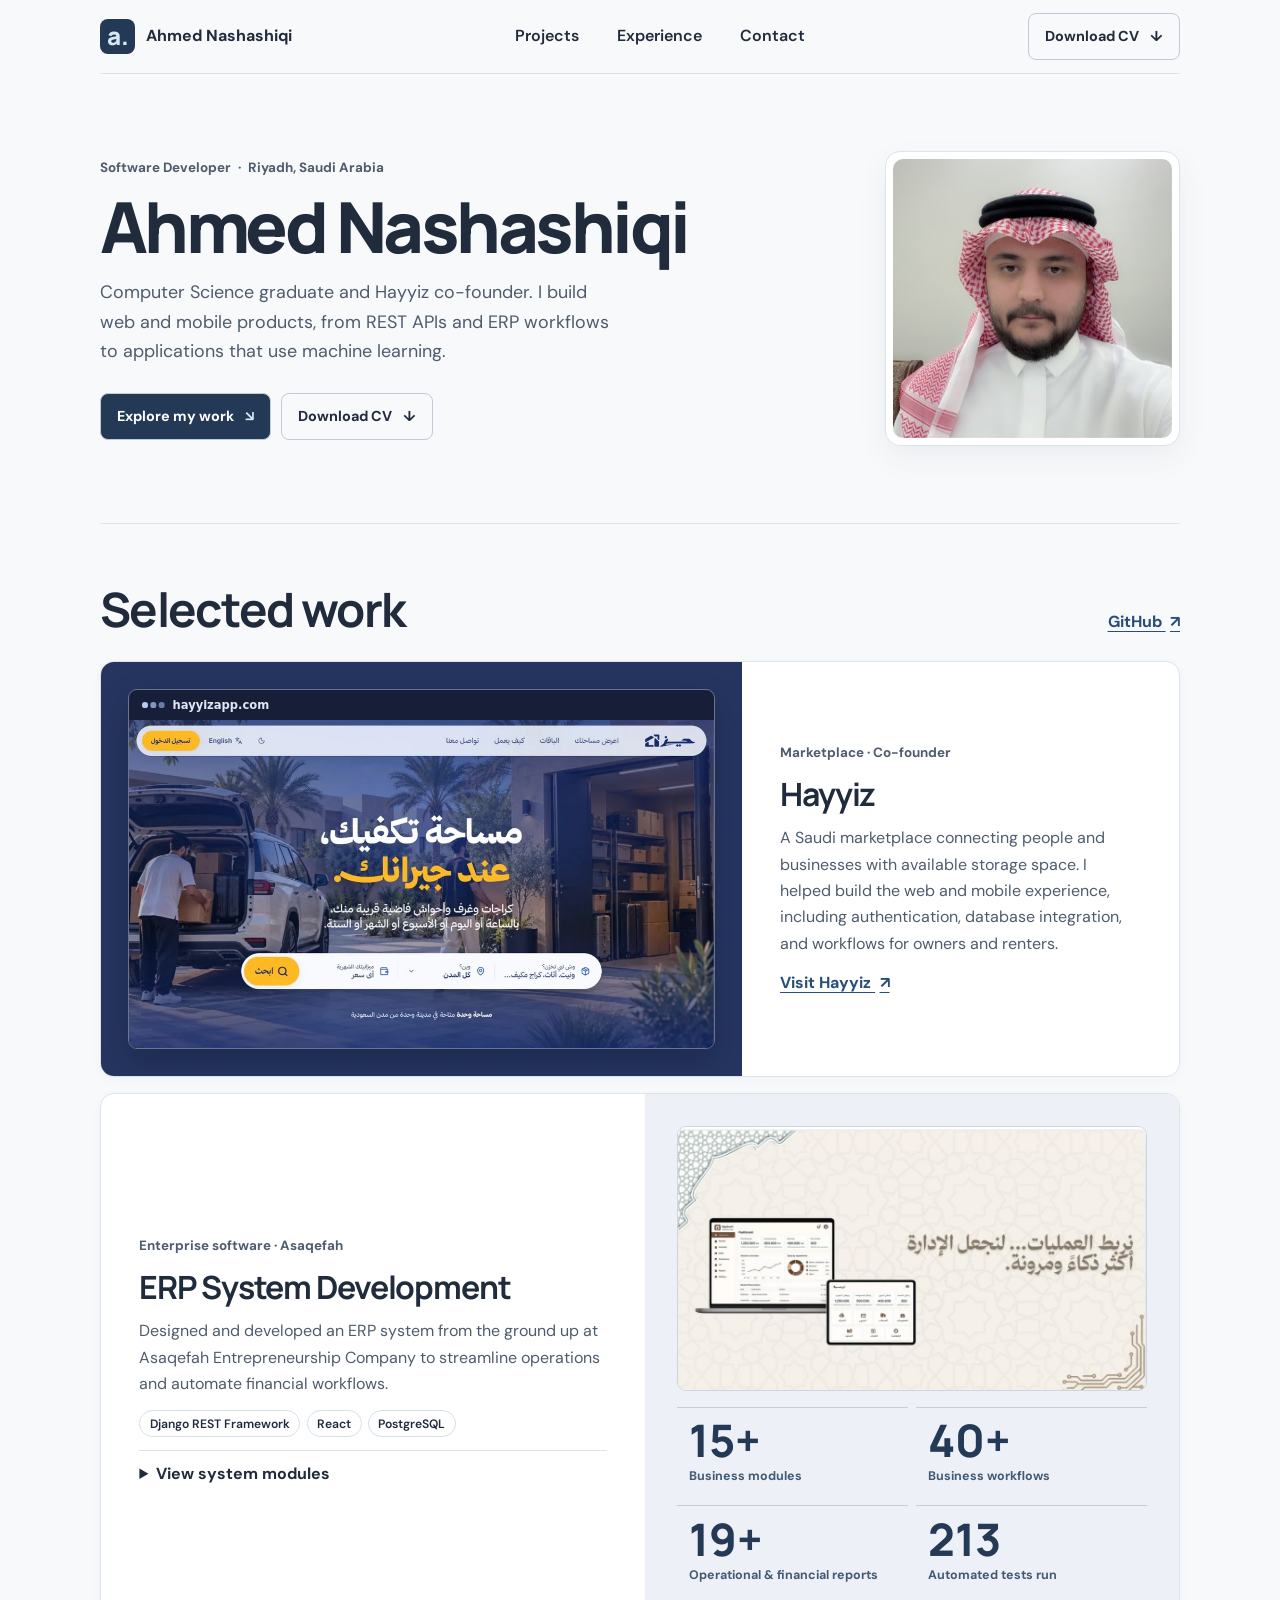
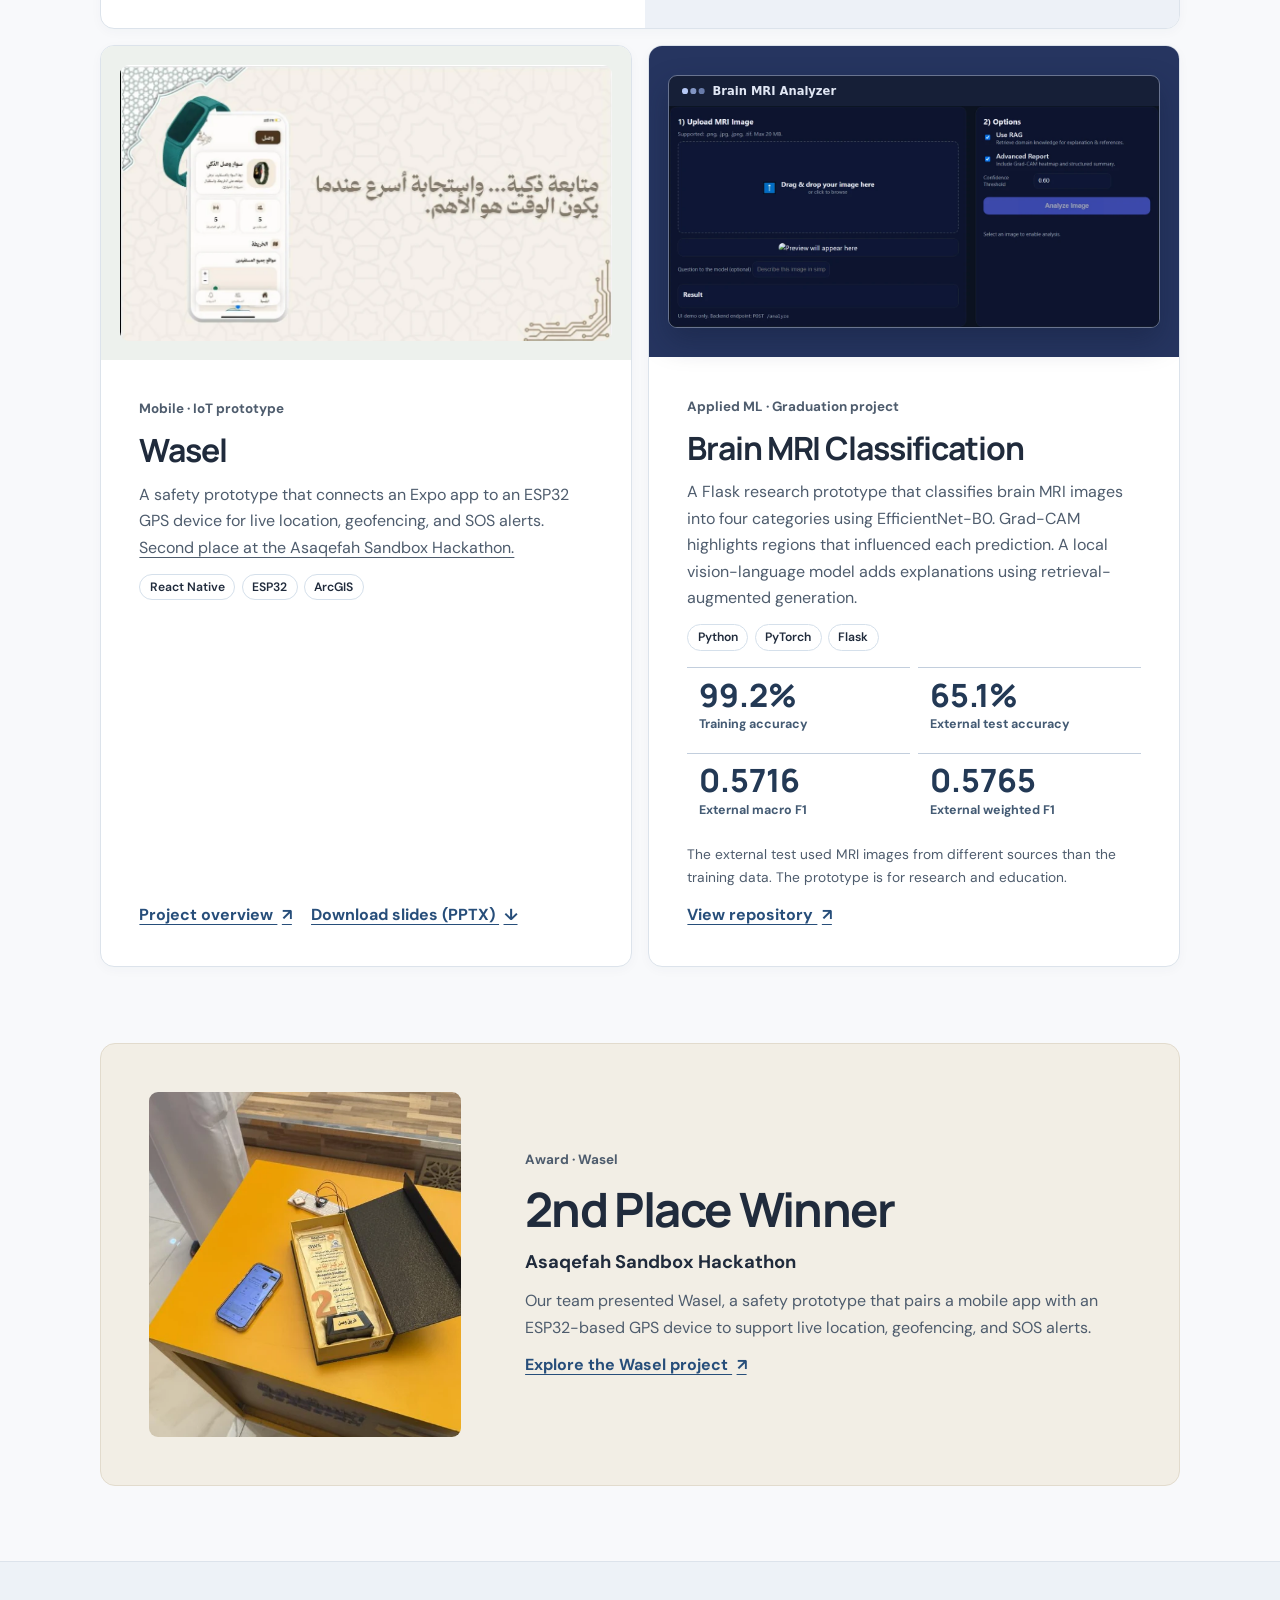
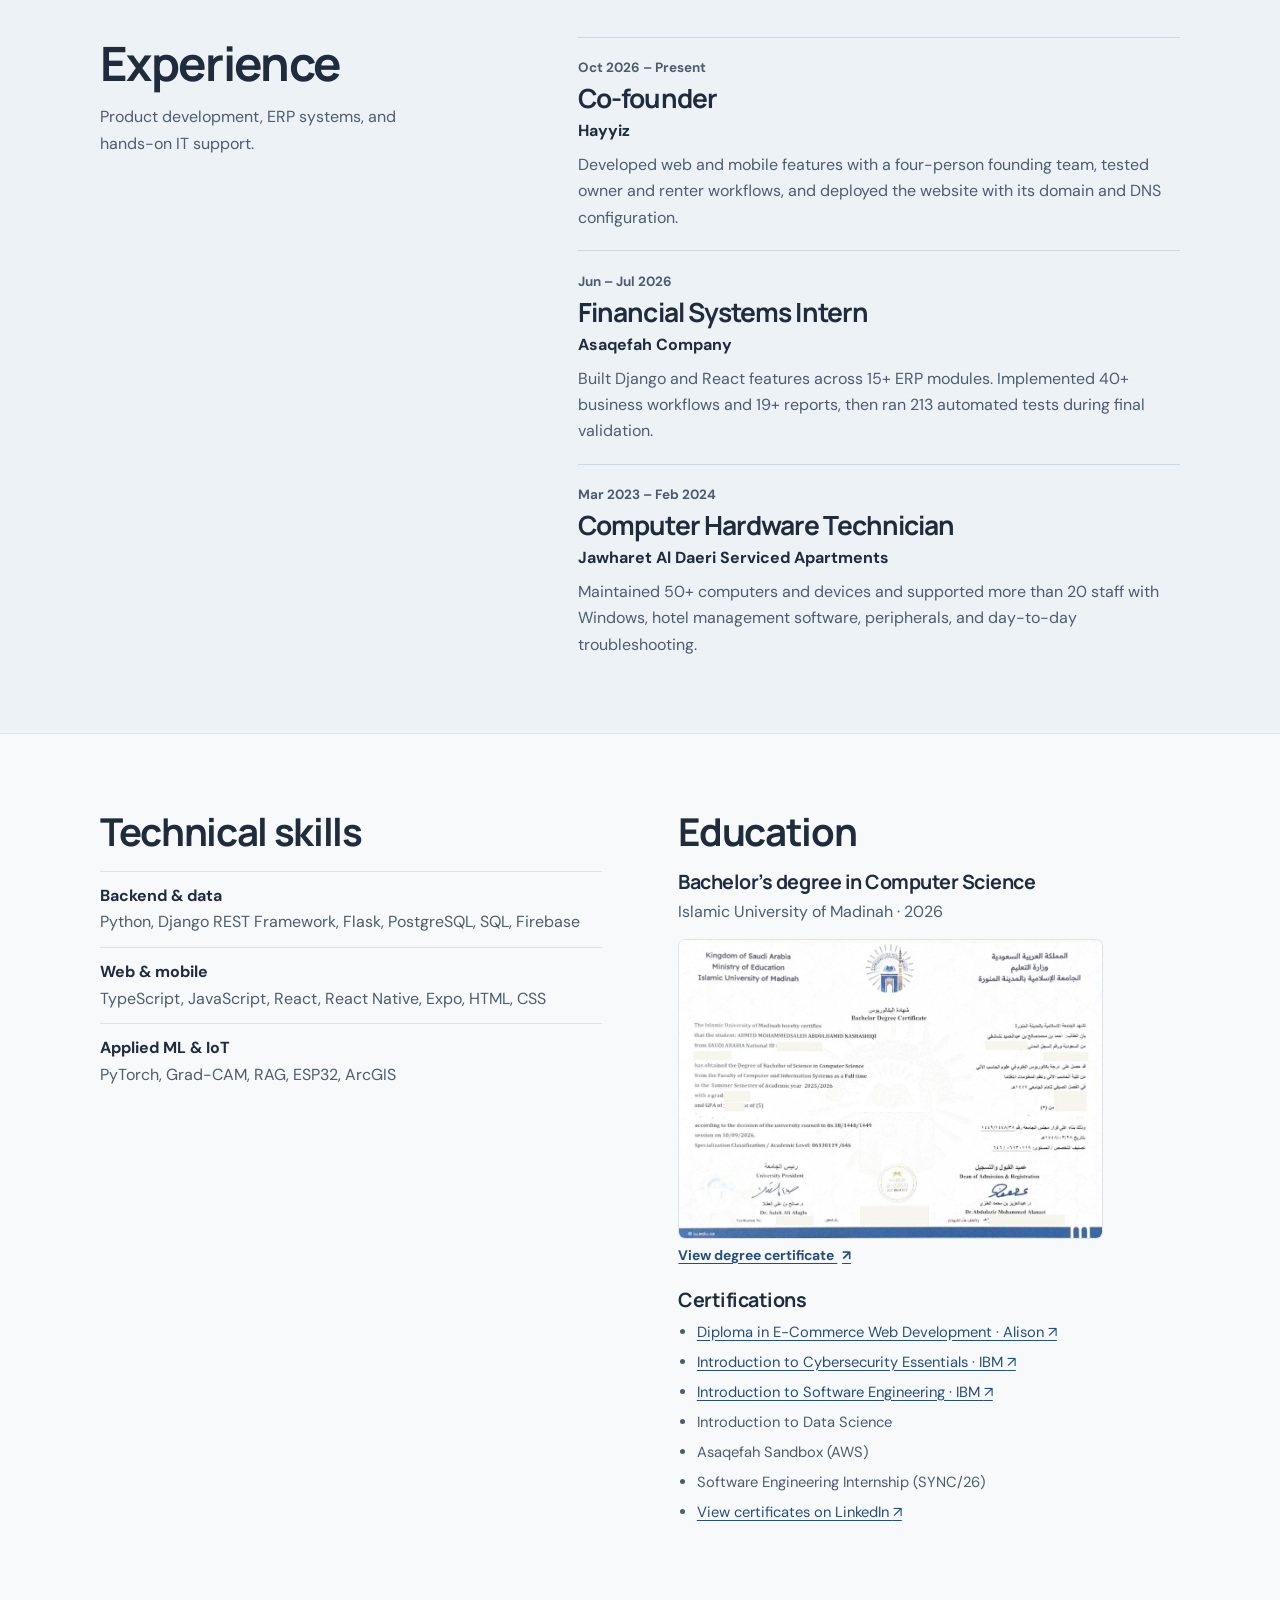
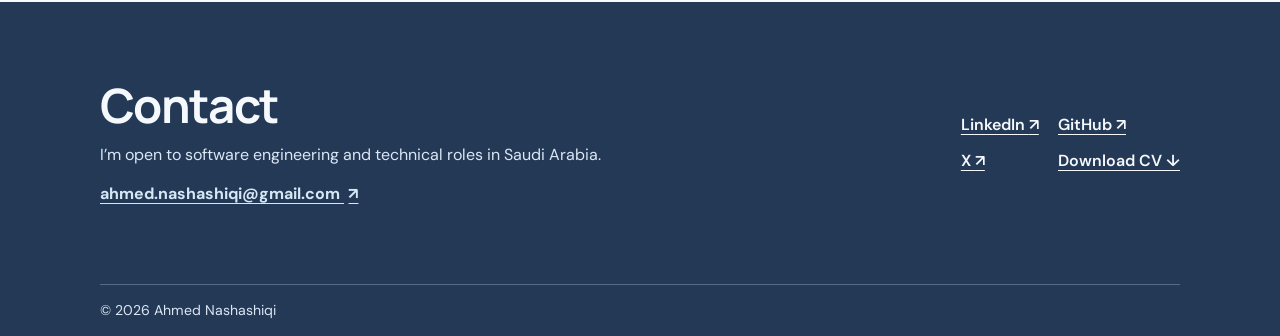
==== commit 6a80189f: "Refine portfolio design and show MRI research metrics" ====
--- a/index.html
+++ b/index.html
@@ -11,12 +11,12 @@
   <meta property="og:description" content="Software development, ERP systems, and applied machine learning. Based in Riyadh, Saudi Arabia.">
   <meta property="og:url" content="https://ahmednashashiqi.com/">
   <meta property="og:image" content="https://ahmednashashiqi.com/profile.png">
-  <meta name="theme-color" content="#f7f4ec">
+  <meta name="theme-color" content="#f8f9fb">
   <link rel="icon" href="profile.png" type="image/png">
   <link rel="preconnect" href="https://fonts.googleapis.com">
   <link rel="preconnect" href="https://fonts.gstatic.com" crossorigin>
-  <link href="https://fonts.googleapis.com/css2?family=Bricolage+Grotesque:opsz,wght@12..96,400..800&family=DM+Sans:wght@400..700&family=IBM+Plex+Mono:wght@500;600&display=swap" rel="stylesheet">
-  <link rel="stylesheet" href="style.css?v=3">
+  <link href="https://fonts.googleapis.com/css2?family=DM+Sans:wght@400..700&family=Manrope:wght@500..800&display=swap" rel="stylesheet">
+  <link rel="stylesheet" href="style.css?v=5">
 </head>
 <body>
   <a class="skip-link" href="#main">Skip to content</a>
@@ -36,7 +36,7 @@
       <section id="about" class="hero wrap" aria-labelledby="name">
         <div class="hero-copy">
           <p class="eyebrow">Software Developer <span aria-hidden="true">·</span> Riyadh, Saudi Arabia</p>
-          <h1 id="name">Ahmed<br>Nashashiqi<span>.</span></h1>
+          <h1 id="name">Ahmed Nashashiqi</h1>
           <p class="hero-summary">Computer Science graduate and Hayyiz co-founder. I build web and mobile products, from REST APIs and ERP workflows to applications that use machine learning.</p>
           <div class="hero-actions">
             <a class="button button-accent" href="#projects">Explore my work <span aria-hidden="true">↘</span></a>
@@ -84,7 +84,7 @@
           </div>
           <div class="erp-visual">
             <img src="erp-cover.webp" alt="Asaqefah ERP project visual showing dashboards on desktop and tablet" width="1008" height="566" loading="lazy">
-            <dl class="erp-metrics">
+            <dl class="project-metrics">
               <div><dt>Business modules</dt><dd>15+</dd></div>
               <div><dt>Business workflows</dt><dd>40+</dd></div>
               <div><dt>Operational &amp; financial reports</dt><dd>19+</dd></div>
@@ -109,21 +109,29 @@
             </div>
           </div>
         </article>
-        <article class="project project-secondary mri">
-          <div class="mri-art" aria-label="Model workflow">
-            <div class="mri-flow">
-              <span>MRI scan</span><span class="flow-arrow" aria-hidden="true">→</span>
-              <span>EfficientNet-B0</span><span class="flow-arrow" aria-hidden="true">→</span>
-              <span>Grad-CAM</span>
-            </div>
+        <article id="brain-mri" class="project project-secondary mri">
+          <div class="project-art mri-art">
+            <figure class="browser-frame">
+              <figcaption class="browser-bar"><span aria-hidden="true"></span>Brain MRI Analyzer</figcaption>
+              <div class="mri-screen">
+                <img src="mri-analyzer.webp" alt="Brain MRI Analyzer prototype showing the image upload panel and analysis options" width="1200" height="542" loading="lazy">
+              </div>
+            </figure>
           </div>
           <div class="project-copy">
             <p class="project-type">Applied ML · Graduation project</p>
             <h3>Brain MRI Classification</h3>
-            <p>A Flask research prototype that classifies brain MRI images with EfficientNet-B0 and highlights regions that influenced the prediction with Grad-CAM. A local language model adds contextual explanations.</p>
+            <p>A Flask research prototype that classifies brain MRI images into four categories using EfficientNet-B0. Grad-CAM highlights regions that influenced each prediction. A local vision-language model adds explanations using retrieval-augmented generation.</p>
             <ul class="tags" aria-label="MRI project technologies">
               <li>Python</li><li>PyTorch</li><li>Flask</li>
             </ul>
+            <dl class="project-metrics" aria-label="Research evaluation results">
+              <div><dt>Training accuracy</dt><dd>99.2%</dd></div>
+              <div><dt>External test accuracy</dt><dd>65.1%</dd></div>
+              <div><dt>External macro F1</dt><dd>0.5716</dd></div>
+              <div><dt>External weighted F1</dt><dd>0.5765</dd></div>
+            </dl>
+            <p class="evaluation-note">The external test used MRI images from different sources than the training data. The prototype is for research and education.</p>
             <a class="text-link" href="https://github.com/ahmednashashiqi/AI-system_for_brain_tumor_detection">View repository <span aria-hidden="true">↗</span></a>
           </div>
         </article>
@@ -207,7 +215,7 @@
     <section id="contact" class="contact" aria-labelledby="contact-heading">
       <div class="wrap contact-layout">
         <div>
-          <h2 id="contact-heading">Let’s talk.</h2>
+          <h2 id="contact-heading">Contact</h2>
           <p>I’m open to software engineering and technical roles in Saudi Arabia.</p>
           <a class="text-link email" href="mailto:ahmed.nashashiqi@gmail.com">ahmed.nashashiqi@gmail.com <span aria-hidden="true">↗</span></a>
         </div>
--- a/style.css
+++ b/style.css
@@ -1,58 +1,57 @@
 :root {
   color-scheme: light;
-  --paper: #f7f4ec;
-  --ink: #20231b;
-  --muted: #55584c;
-  --line: #d8d7c9;
-  --accent: #bce773;
-  --forest: #243627;
-  --display: "Bricolage Grotesque", "DM Sans", system-ui, sans-serif;
-  --mono: "IBM Plex Mono", monospace;
-  font: 16px/1.6 "DM Sans", system-ui, sans-serif;
+  --paper: #f8f9fb;
+  --ink: #202b3c;
+  --muted: #4e5c6d;
+  --line: #dce3eb;
+  --accent: #d6e8f6;
+  --forest: #233955;
+  --display: Manrope, "DM Sans", system-ui, sans-serif;
+  --surface: #ffffff;
+  font: 16px/1.65 "DM Sans", system-ui, sans-serif;
 }
 *, *::before, *::after { box-sizing: border-box; }
 body { margin: 0; background: var(--paper); color: var(--ink); }
 h1, h2, h3, p, figure, dl, dd { margin: 0; }
-h1, h2, h3 { font-family: var(--display); line-height: 1; letter-spacing: -.045em; }
-h2 { font-size: clamp(2.4rem, 5.5vw, 4.6rem); }
-h3 { font-size: clamp(1.65rem, 3.2vw, 2.75rem); }
+h1, h2, h3 { font-family: var(--display); line-height: 1.12; letter-spacing: -.035em; }
+h2 { font-size: clamp(1.9rem, 3.7vw, 3.1rem); }
+h3 { font-size: clamp(1.45rem, 2.5vw, 2.1rem); }
 img { display: block; max-width: 100%; height: auto; }
 a { color: inherit; text-underline-offset: .22em; }
-a:focus-visible, summary:focus-visible { outline: 3px solid #687c39; outline-offset: 5px; }
-.wrap { width: min(1160px, calc(100% - 4rem)); margin-inline: auto; }
+a:focus-visible, summary:focus-visible { outline: 3px solid #3569a1; outline-offset: 5px; }
+.wrap { width: min(1080px, calc(100% - 4rem)); margin-inline: auto; }
 .skip-link { position: absolute; top: .4rem; left: .4rem; z-index: 2; padding: .55rem 1rem; background: white; transform: translateY(-150%); }
 .skip-link:focus { transform: none; }
-.site-header { display: flex; align-items: center; justify-content: space-between; gap: 1rem; min-height: 86px; border-bottom: 1px solid var(--line); }
+.site-header { display: flex; align-items: center; justify-content: space-between; gap: 1rem; min-height: 74px; border-bottom: 1px solid var(--line); }
 .wordmark { display: inline-flex; gap: .7rem; align-items: center; font-weight: 700; text-decoration: none; white-space: nowrap; }
 .wordmark-symbol { display: grid; place-items: center; width: 2.2rem; aspect-ratio: 1; border-radius: 8px; background: var(--forest); color: var(--accent); font: 800 1.52rem/1 var(--display); }
 nav { display: flex; gap: clamp(.85rem, 3vw, 2.4rem); }
 nav a { font-weight: 600; text-decoration: none; }
 nav a:hover, .text-link:hover { text-decoration: underline; }
-.button { display: inline-flex; align-items: center; justify-content: center; gap: .7rem; min-height: 46px; padding: .65rem 1rem; border: 1px solid var(--ink); border-radius: 7px; text-decoration: none; font-weight: 700; font-size: .9rem; }
-.button-outline:hover { background: #eae8db; }
+.button { display: inline-flex; align-items: center; justify-content: center; gap: .7rem; min-height: 46px; padding: .65rem 1rem; border: 1px solid #bfcbd9; border-radius: 8px; text-decoration: none; font-weight: 700; font-size: .9rem; }
+.button-outline:hover { background: #edf2f7; }
 .button-accent { color: white; background: var(--forest); }
 .button-accent span { color: var(--accent); }
-.button-accent:hover { background: #39523a; }
-.hero { display: grid; grid-template-columns: minmax(0, 1.55fr) minmax(0, .85fr); align-items: center; gap: clamp(1.5rem, 6vw, 6rem); padding-block: clamp(3rem, 7vw, 6.5rem); }
-.eyebrow, .project-type, .role-date { font: 500 .78rem/1.5 var(--mono); color: var(--muted); }
-.eyebrow span { margin-inline: .25rem; color: #506525; }
-.hero h1 { font-size: clamp(3.2rem, 9vw, 8.1rem); margin-block: .55rem 1.2rem; font-weight: 800; line-height: .87; letter-spacing: -.067em; }
-.hero h1 span { color: #677c38; }
-.hero-summary { color: var(--muted); font-size: clamp(1rem, 2vw, 1.18rem); max-width: 35rem; }
+.button-accent:hover { background: #304c70; }
+.hero { display: grid; grid-template-columns: minmax(0, 1.6fr) minmax(0, .75fr); align-items: center; gap: clamp(1.6rem, 6vw, 5rem); padding-block: clamp(2.75rem, 6vw, 5rem); }
+.eyebrow, .project-type, .role-date { font-size: .84rem; font-weight: 700; color: var(--muted); }
+.eyebrow span { margin-inline: .25rem; color: #486583; }
+.hero h1 { font-size: clamp(2.4rem, 5.5vw, 4.6rem); margin-block: .65rem .9rem; font-weight: 800; line-height: 1.06; letter-spacing: -.05em; }
+.hero-summary { color: var(--muted); font-size: clamp(1rem, 1.6vw, 1.12rem); max-width: 32rem; }
 .hero-actions { display: flex; flex-wrap: wrap; gap: .6rem; margin-top: 1.65rem; }
-.portrait { background: #e6e4d6; border: 1px solid #cdcfbc; border-radius: 12rem 12rem 1rem 1rem; padding: .8rem; }
-.portrait img { width: 100%; aspect-ratio: 1; object-fit: cover; border-radius: inherit; }
-.section { padding-block: clamp(3rem, 7vw, 6rem); }
-#projects { border-top: 1px solid var(--line); padding-top: clamp(2.5rem, 6vw, 4.7rem); }
+.portrait { background: var(--surface); border: 1px solid var(--line); border-radius: 15px; padding: .45rem; width: min(100%, 295px); justify-self: end; box-shadow: 0 12px 30px #23395510; }
+.portrait img { width: 100%; aspect-ratio: 1; object-fit: cover; border-radius: 10px; }
+.section { padding-block: clamp(2.7rem, 6vw, 4.7rem); }
+#projects { border-top: 1px solid var(--line); padding-top: clamp(2.4rem, 5vw, 3.7rem); }
 .section-heading { display: flex; align-items: baseline; justify-content: space-between; gap: 1rem; margin-bottom: 1.55rem; }
-.text-link { color: #35512b; font-weight: 700; }
+.text-link { color: #274e7a; font-weight: 700; }
 .text-link span { margin-inline-start: .28rem; }
 .project-grid { display: grid; grid-template-columns: repeat(2, minmax(0, 1fr)); gap: 1rem; }
-.project { border: 1px solid var(--line); border-radius: 15px; overflow: hidden; background: #fdfbf5; }
+.project { border: 1px solid var(--line); border-radius: 14px; overflow: hidden; background: var(--surface); box-shadow: 0 3px 12px #23395508; }
 .featured, .erp { grid-column: 1 / -1; display: grid; grid-template-columns: minmax(0, 1.26fr) minmax(0, .86fr); }
-.project-art { display: grid; align-items: center; padding: clamp(1rem, 3.1vw, 2.2rem); background: #263560; }
+.project-art { display: grid; align-items: center; padding: clamp(.85rem, 2.8vw, 1.7rem); background: #263560; }
 .browser-frame { overflow: hidden; border: 1px solid #697490; border-radius: 9px; background: #161f37; box-shadow: 0 13px 28px #111a355e; }
-.browser-bar { display: flex; align-items: center; gap: .8rem; padding: .42rem .8rem; color: #e1e7f4; font: 500 .67rem/1.5 var(--mono); }
+.browser-bar { display: flex; align-items: center; gap: .8rem; padding: .42rem .8rem; color: #e1e7f4; font: 600 .72rem/1.45 system-ui, sans-serif; }
 .browser-bar span { width: .36rem; height: .36rem; margin-right: .75rem; border-radius: 50%; background: #b6c8f5; box-shadow: .52rem 0 #8295c3, 1.04rem 0 #687baa; }
 .project-copy { display: flex; flex-direction: column; align-items: flex-start; justify-content: center; gap: .8rem; padding: clamp(1.2rem, 3vw, 2.4rem); }
 .project-copy > p:not(.project-type), .award-copy > p:not(.project-type):not(.award-event), .role p:last-child, .section-summary, dd, .credentials p { color: var(--muted); }
@@ -61,36 +60,39 @@
 .project-links { display: flex; flex-wrap: wrap; gap: .45rem 1.2rem; margin-top: auto; }
 .project-secondary .project-copy > .text-link { margin-top: auto; }
 .tags { display: flex; flex-wrap: wrap; gap: .4rem; list-style: none; margin: 0; padding: 0; }
-.tags li { border: 1px solid #d2d5c5; border-radius: 20px; padding: .14rem .59rem; font-size: .76rem; font-weight: 600; }
-.erp { background: #e9eee1; grid-template-columns: minmax(0, 1.02fr) minmax(0, 1fr); }
-.erp-visual { display: flex; flex-direction: column; justify-content: center; gap: 1rem; padding: clamp(1rem, 3vw, 2rem); background: #dbe4d3; }
-.erp-visual img, .wasel-cover { width: 100%; border-radius: 9px; border: 1px solid #bfc8b6; }
-.erp-metrics { display: grid; grid-template-columns: repeat(2, minmax(0, 1fr)); gap: .5rem; }
-.erp-metrics div { display: flex; flex-direction: column-reverse; padding: .65rem .75rem; border-top: 1px solid #aab8a0; }
-.erp-metrics dt { font-size: .78rem; color: #40503d; }
-.erp-metrics dd { font: 750 clamp(1.6rem, 4vw, 2.8rem)/1 var(--display); color: var(--forest); }
-details { width: 100%; border-top: 1px solid #c7cfbc; padding-top: .65rem; }
+.tags li { border: 1px solid #d5e0eb; border-radius: 20px; padding: .14rem .59rem; font-size: .76rem; font-weight: 600; }
+.erp { grid-template-columns: minmax(0, 1.02fr) minmax(0, 1fr); }
+.erp-visual { display: flex; flex-direction: column; justify-content: center; gap: 1rem; padding: clamp(1rem, 3vw, 2rem); background: #edf1f7; }
+.erp-visual img, .wasel-cover { width: 100%; border-radius: 9px; border: 1px solid #cbd6e2; }
+.project-metrics { display: grid; grid-template-columns: repeat(2, minmax(0, 1fr)); gap: .5rem; }
+.project-metrics div { display: flex; flex-direction: column; gap: .2rem; padding: .65rem .75rem; border-top: 1px solid #c2cedd; }
+.project-metrics dt { font-size: .78rem; color: #435a73; }
+.project-metrics dd { order: -1; font: 750 clamp(1.6rem, 4vw, 2.8rem)/1 var(--display); color: var(--forest); }
+.mri .project-metrics { width: 100%; margin-top: .25rem; }
+.mri .project-metrics dd { font-size: clamp(1.3rem, 2.7vw, 2rem); }
+.evaluation-note { font-size: .86rem; }
+details { width: 100%; border-top: 1px solid #dce3eb; padding-top: .65rem; }
 summary { cursor: pointer; font-weight: 700; }
 details p { padding-top: .55rem; font-size: .9rem; color: var(--muted); }
-.wasel-art, .mri-art { display: grid; align-items: center; min-height: 175px; padding: clamp(.7rem, 2vw, 1.4rem); }
-.wasel-art { background: #d9e5db; }
-.mri-art { background: #292638; color: #f1edff; flex: 0 0 auto; aspect-ratio: 1.89; }
-.mri-flow { display: flex; flex-wrap: wrap; align-items: center; justify-content: center; gap: .48rem; }
-.mri-flow span:not(.flow-arrow) { border: 1px solid #766d92; background: #38334a; border-radius: 7px; padding: .55rem .62rem; font: 500 clamp(.67rem, 1.3vw, .86rem)/1.25 var(--mono); }
-.flow-arrow { color: #d0bbff; }
-.award { display: grid; grid-template-columns: minmax(0, .68fr) minmax(0, 1.32fr); align-items: center; gap: clamp(1.25rem, 5vw, 5rem); padding: clamp(1rem, 4vw, 3rem); margin-bottom: clamp(3rem, 7vw, 6rem); background: #f0e4c9; border: 1px solid #dfd2b4; border-radius: 15px; }
+.wasel-art, .mri-art { display: grid; place-items: center; min-width: 0; aspect-ratio: 1.7; padding: clamp(.7rem, 2vw, 1.2rem); }
+.wasel-art { background: #edf1ed; }
+.wasel-cover { max-height: 100%; object-fit: contain; border: 0; }
+.mri-art .browser-frame { width: 100%; }
+.mri-screen { background: #0e1321; }
+.mri-screen img { width: 100%; }
+.award { display: grid; grid-template-columns: minmax(0, .68fr) minmax(0, 1.32fr); align-items: center; gap: clamp(1.25rem, 5vw, 5rem); padding: clamp(1rem, 4vw, 3rem); margin-bottom: clamp(2.7rem, 6vw, 4.7rem); background: #f2eee5; border: 1px solid #e2dbcd; border-radius: 15px; }
 .award-photo img { width: 100%; max-height: 345px; object-fit: cover; object-position: center 58%; border-radius: 9px; }
 .award-copy { display: grid; gap: .7rem; }
 .award-event { font-weight: 700; font-size: 1.15rem; }
-.experience-section { background: #e8ebdf; border-block: 1px solid var(--line); }
+.experience-section { background: #edf2f7; border-block: 1px solid var(--line); }
 .experience-layout, .credentials { display: grid; grid-template-columns: minmax(0, .8fr) minmax(0, 1.2fr); gap: clamp(1.6rem, 6vw, 5rem); }
 .section-summary { margin-top: .9rem; max-width: 21rem; }
-.role { padding: 1.2rem 0; border-top: 1px solid #c3caba; }
+.role { padding: 1.2rem 0; border-top: 1px solid #cdd9e5; }
 .role:last-child { padding-bottom: 0; }
-.role h3 { font-size: clamp(1.35rem, 2.7vw, 2.05rem); margin-top: .3rem; }
+.role h3 { font-size: clamp(1.25rem, 2.25vw, 1.65rem); margin-top: .3rem; }
 .organization { margin-block: .3rem .45rem; font-weight: 700; }
 .credentials { grid-template-columns: repeat(2, minmax(0, 1fr)); }
-.credentials h2 { margin-bottom: 1.15rem; font-size: clamp(2.05rem, 4.6vw, 3.5rem); }
+.credentials h2 { margin-bottom: 1.15rem; font-size: clamp(1.75rem, 3vw, 2.4rem); }
 .credentials h3 { font-size: 1.23rem; margin-bottom: .35rem; letter-spacing: -.025em; }
 .skill-list > div { border-top: 1px solid var(--line); padding: .7rem 0; }
 dt { font-weight: 700; }
@@ -100,21 +102,21 @@
 .cert-title { margin-top: 1.4rem; }
 .cert-list { padding-left: 1.15rem; margin: 0; color: var(--muted); font-size: .92rem; }
 .cert-list li { padding-block: .18rem; }
-.cert-list a { color: #35512b; }
-.contact { background: var(--forest); color: #f5f9ee; }
+.cert-list a { color: #274e7a; }
+.contact { background: var(--forest); color: #f5f8fc; }
 .contact-layout { display: flex; justify-content: space-between; gap: 1.6rem; padding-block: clamp(2.8rem, 6vw, 5rem); }
-.contact p { color: #d8e1d2; margin: .62rem 0 .8rem; }
+.contact p { color: #dce7f5; margin: .62rem 0 .8rem; }
 .contact .email { color: var(--accent); overflow-wrap: anywhere; }
 .contact-links { display: grid; grid-template-columns: repeat(2, auto); align-content: center; gap: .65rem 1.2rem; font-weight: 600; }
 .contact a:focus-visible { outline-color: var(--accent); }
-.footer { border-top: 1px solid #5d6b58; padding: .85rem 0; color: #d8e1d2; font-size: .88rem; }
+.footer { border-top: 1px solid #556b88; padding: .85rem 0; color: #dce7f5; font-size: .88rem; }
 
 @media (max-width: 780px) {
   .wrap { width: calc(100% - 2rem); }
   .site-header { min-height: 70px; }
   .wordmark-name { display: none; }
   .hero { gap: 1.25rem; }
-  .hero h1 { font-size: clamp(3rem, 9vw, 5.8rem); }
+  .hero h1 { font-size: clamp(2.3rem, 6vw, 3.7rem); }
   .featured, .erp { grid-template-columns: 1fr; }
   .erp-visual { grid-row: 1; }
 }
@@ -122,8 +124,8 @@
   .header-cv { display: none; }
   nav { gap: .7rem; font-size: .88rem; }
   .hero, .project-grid, .experience-layout, .credentials { grid-template-columns: 1fr; }
-  .hero h1 { font-size: clamp(3.1rem, 12vw, 4.8rem); }
-  .portrait { max-width: 220px; width: 67%; justify-self: end; }
+  .hero h1 { font-size: clamp(2.05rem, 8vw, 3rem); }
+  .portrait { max-width: 180px; width: 58%; justify-self: start; }
   .award { grid-template-columns: minmax(0, .8fr) minmax(0, 1.2fr); gap: .9rem; }
   .award h2 { font-size: clamp(1.65rem, 5.6vw, 2.4rem); }
   .award-event { font-size: .95rem; }
@@ -134,4 +136,4 @@
 @media (max-width: 360px) {
   .award { grid-template-columns: 1fr; }
   .award-photo img { max-height: 235px; }
-}+}
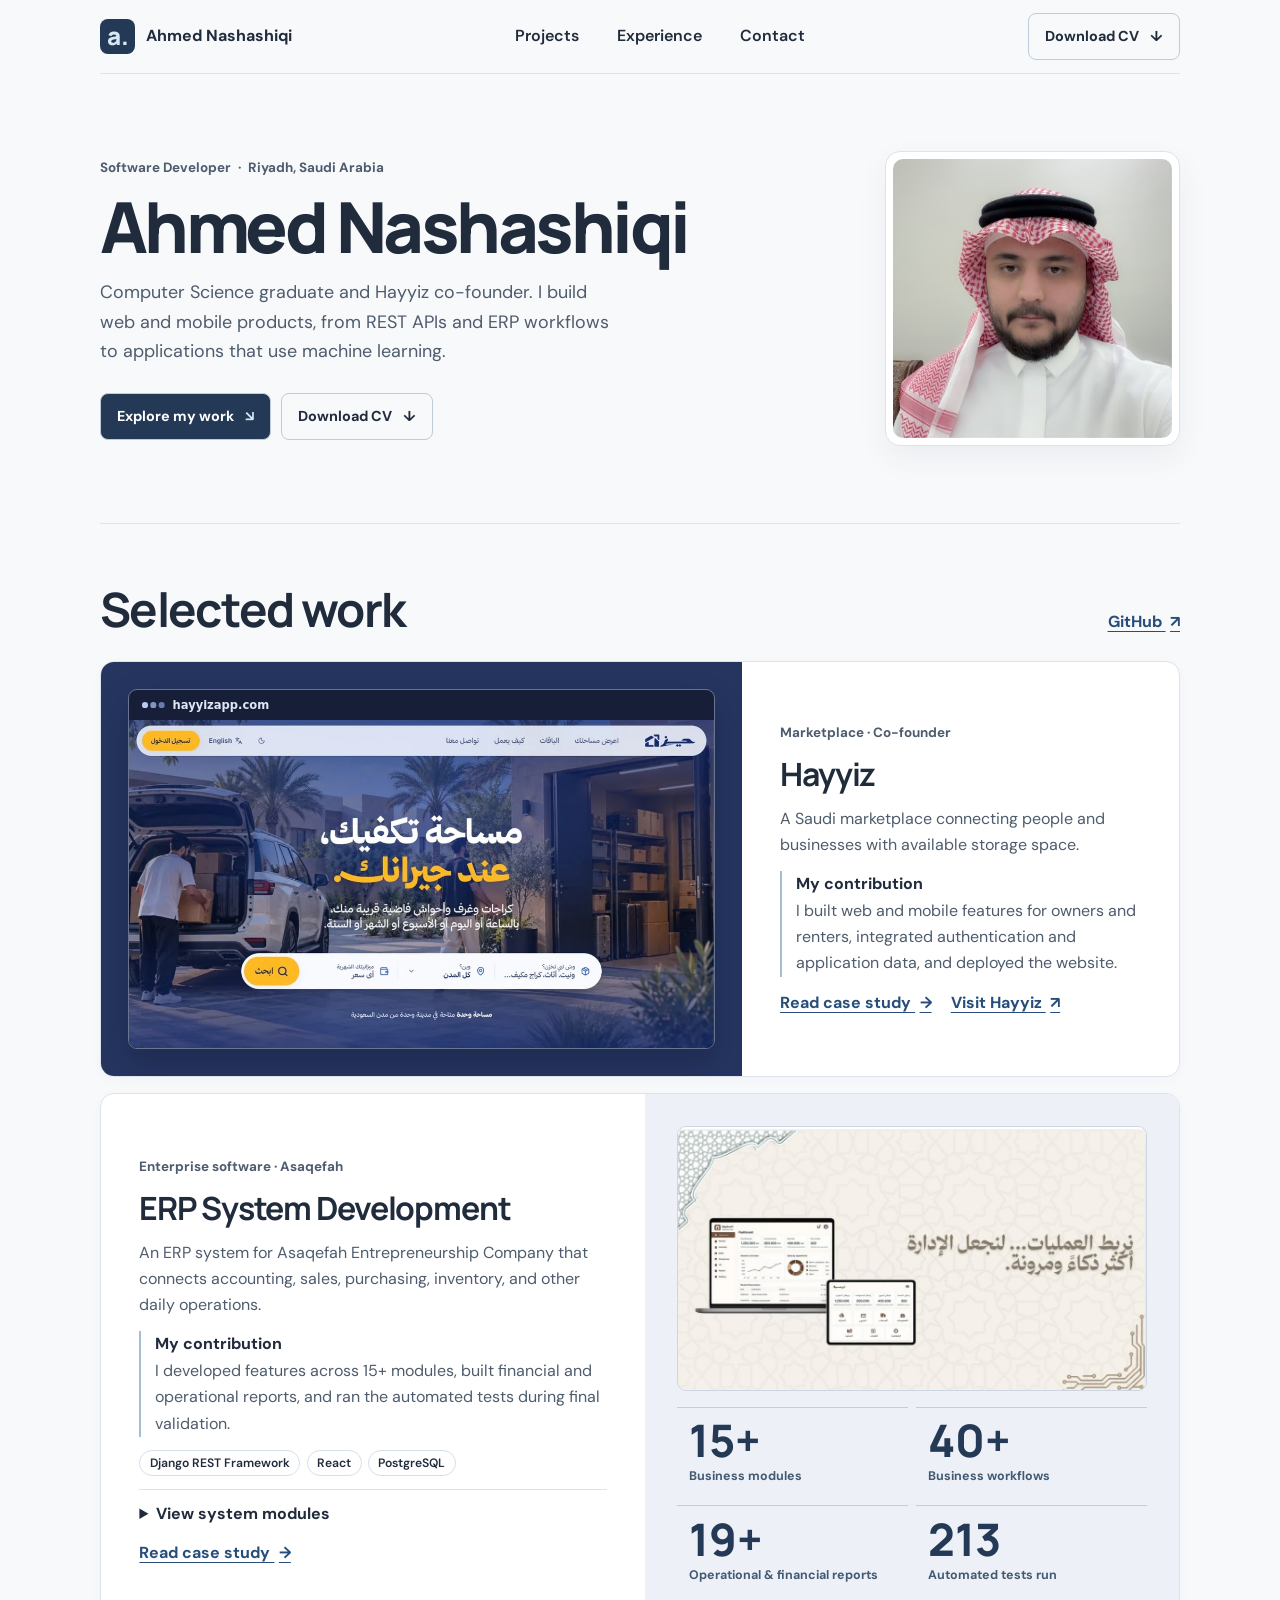
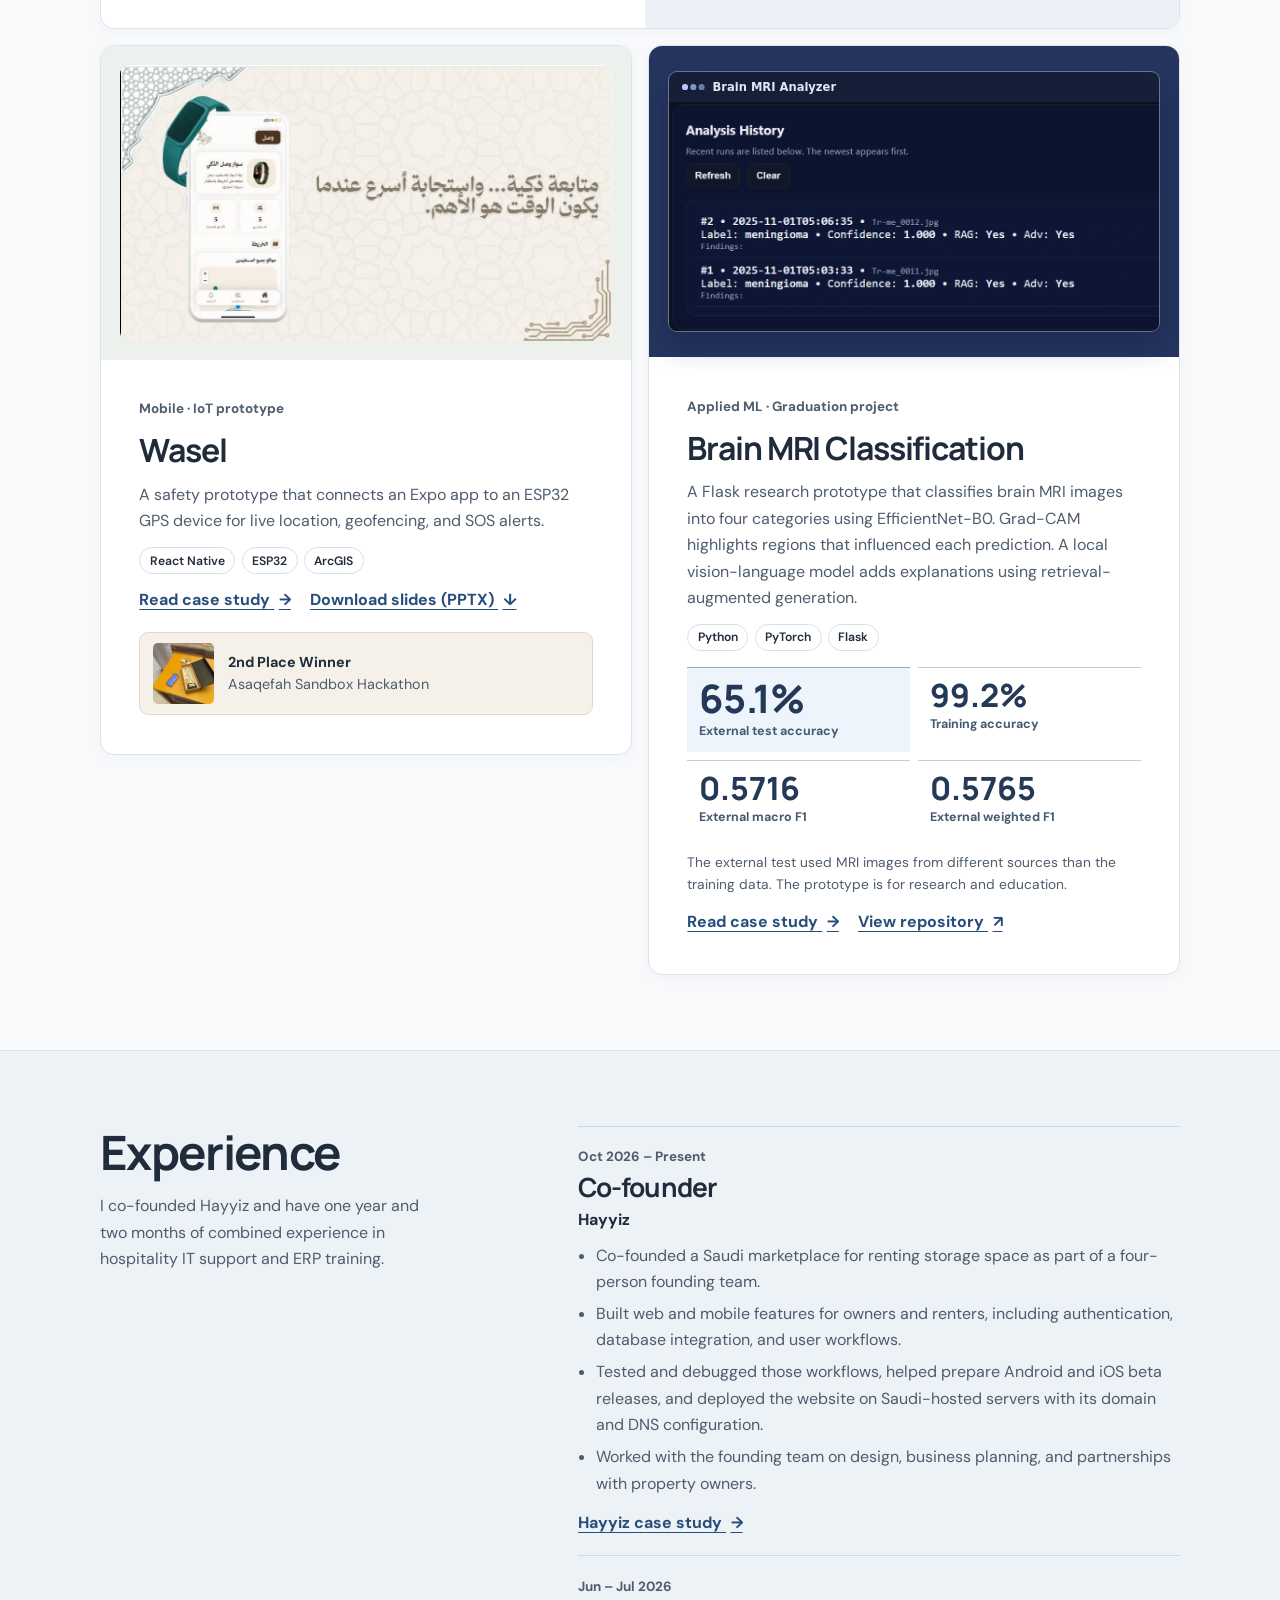
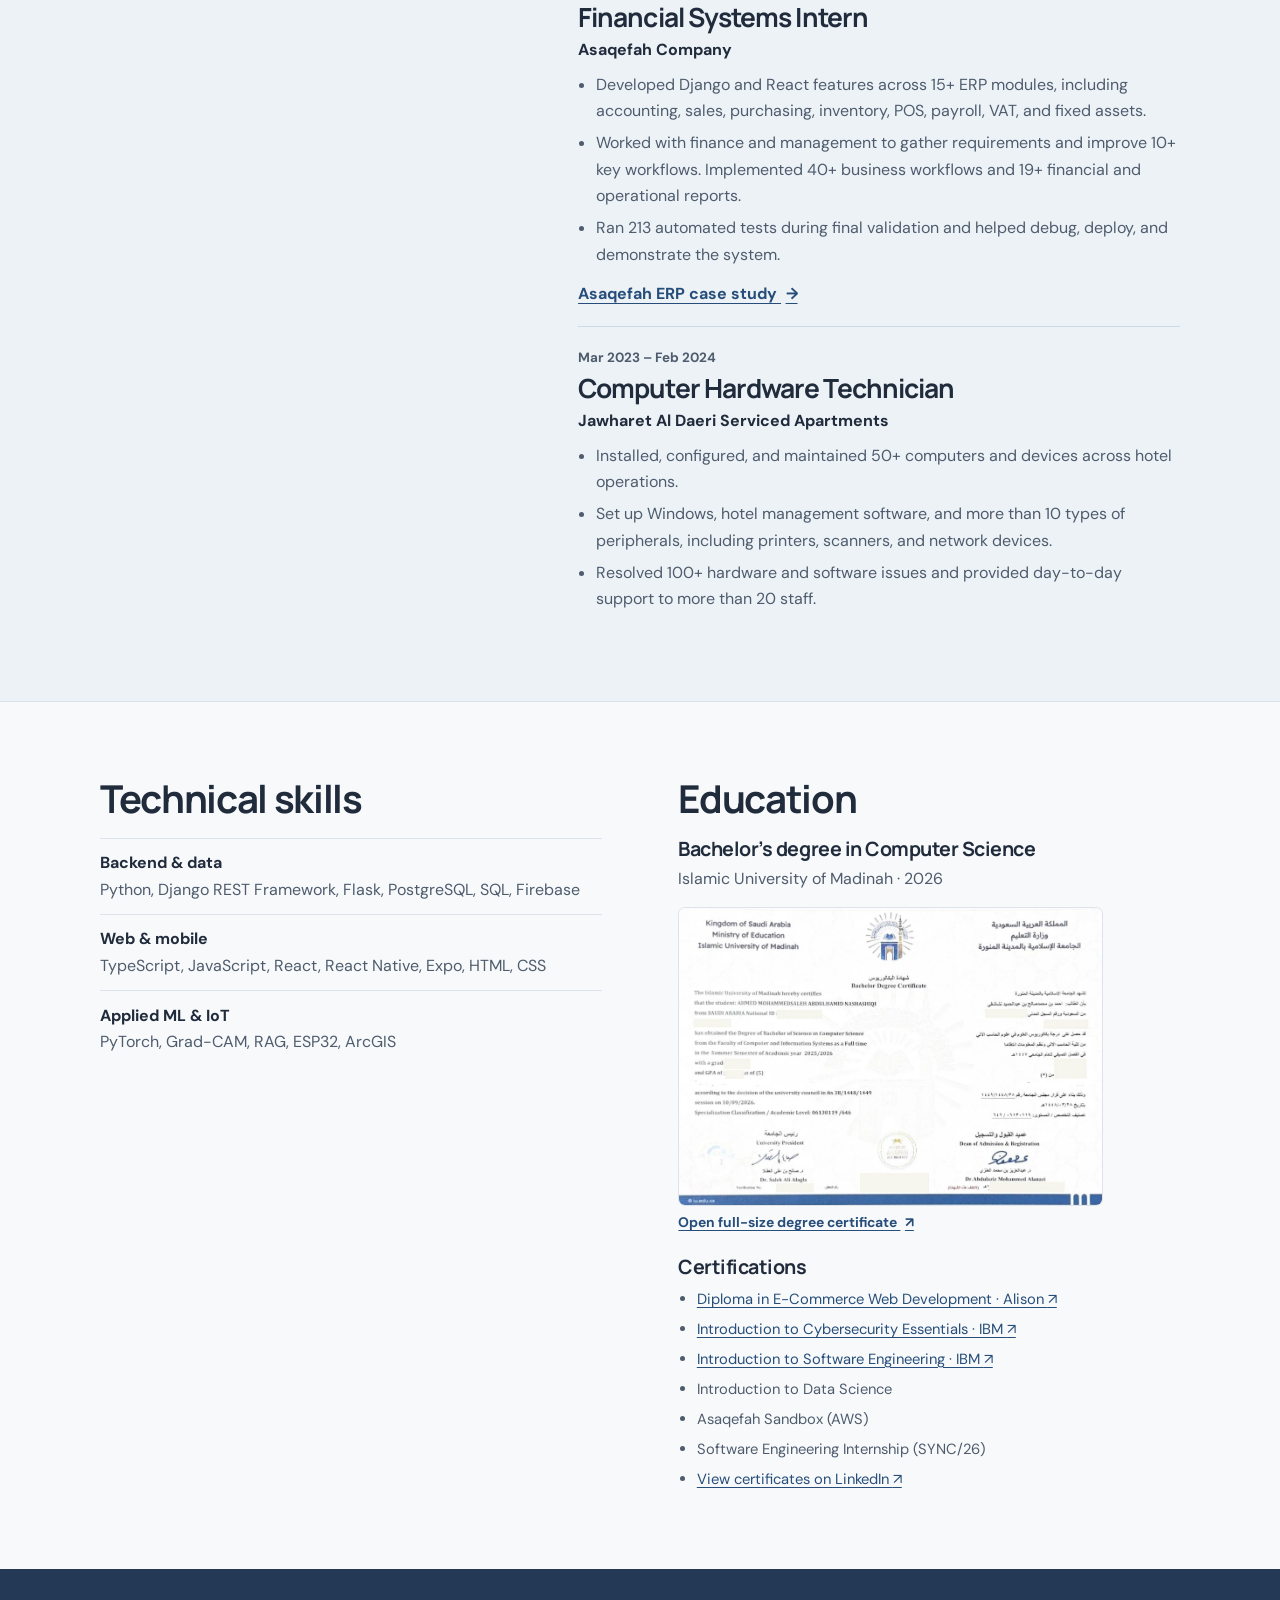
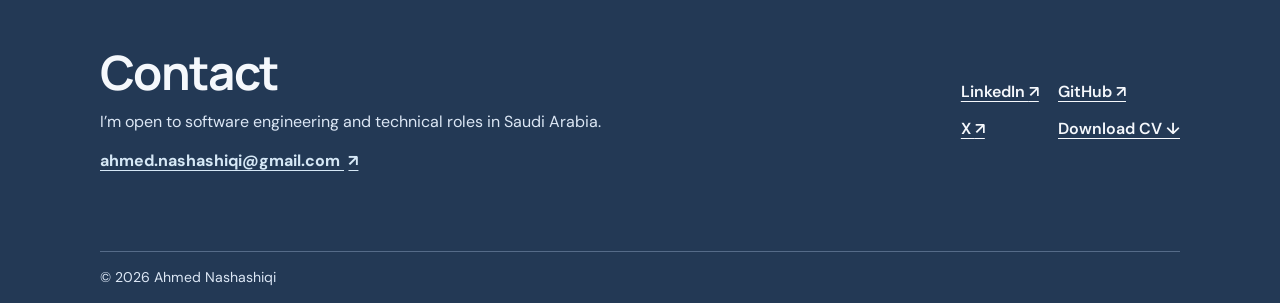
==== commit d3f88726: "Expand experience and add portfolio case studies" ====
--- a/index.html
+++ b/index.html
@@ -16,7 +16,7 @@
   <link rel="preconnect" href="https://fonts.googleapis.com">
   <link rel="preconnect" href="https://fonts.gstatic.com" crossorigin>
   <link href="https://fonts.googleapis.com/css2?family=DM+Sans:wght@400..700&family=Manrope:wght@500..800&display=swap" rel="stylesheet">
-  <link rel="stylesheet" href="style.css?v=5">
+  <link rel="stylesheet" href="style.css?v=6">
 </head>
 <body>
   <a class="skip-link" href="#main">Skip to content</a>
@@ -55,7 +55,7 @@
         <a class="text-link" href="https://github.com/ahmednashashiqi">GitHub <span aria-hidden="true">↗</span></a>
       </div>
       <div class="project-grid">
-        <article class="project featured">
+        <article id="hayyiz" class="project featured">
           <div class="project-art">
             <figure class="browser-frame">
               <figcaption class="browser-bar"><span aria-hidden="true"></span>hayyizapp.com</figcaption>
@@ -65,15 +65,20 @@
           <div class="project-copy">
             <p class="project-type">Marketplace · Co-founder</p>
             <h3>Hayyiz</h3>
-            <p>A Saudi marketplace connecting people and businesses with available storage space. I helped build the web and mobile experience, including authentication, database integration, and workflows for owners and renters.</p>
-            <a class="text-link" href="https://hayyizapp.com/">Visit Hayyiz <span aria-hidden="true">↗</span></a>
-          </div>
-        </article>
-        <article class="project erp">
+            <p>A Saudi marketplace connecting people and businesses with available storage space.</p>
+            <p class="contribution"><strong>My contribution</strong> I built web and mobile features for owners and renters, integrated authentication and application data, and deployed the website.</p>
+            <div class="project-links">
+              <a class="text-link" href="projects/hayyiz.html" aria-label="Read case study for Hayyiz">Read case study <span aria-hidden="true">→</span></a>
+              <a class="text-link" href="https://hayyizapp.com/">Visit Hayyiz <span aria-hidden="true">↗</span></a>
+            </div>
+          </div>
+        </article>
+        <article id="erp" class="project erp">
           <div class="project-copy">
             <p class="project-type">Enterprise software · Asaqefah</p>
             <h3>ERP System Development</h3>
-            <p>Designed and developed an ERP system from the ground up at Asaqefah Entrepreneurship Company to streamline operations and automate financial workflows.</p>
+            <p>An ERP system for Asaqefah Entrepreneurship Company that connects accounting, sales, purchasing, inventory, and other daily operations.</p>
+            <p class="contribution"><strong>My contribution</strong> I developed features across 15+ modules, built financial and operational reports, and ran the automated tests during final validation.</p>
             <ul class="tags" aria-label="ERP technologies">
               <li>Django REST Framework</li><li>React</li><li>PostgreSQL</li>
             </ul>
@@ -81,6 +86,7 @@
               <summary>View system modules</summary>
               <p>Financial Accounting, General Ledger, Sales, Purchasing, Inventory Management, Point of Sale, Payroll, Fixed Assets, VAT, Expense Management, Customer &amp; Supplier Management, Cost Centers, and Multi-Branch Operations.</p>
             </details>
+            <a class="text-link" href="projects/asaqefah-erp.html" aria-label="Read case study for Asaqefah ERP">Read case study <span aria-hidden="true">→</span></a>
           </div>
           <div class="erp-visual">
             <img src="erp-cover.webp" alt="Asaqefah ERP project visual showing dashboards on desktop and tablet" width="1008" height="566" loading="lazy">
@@ -99,14 +105,18 @@
           <div class="project-copy">
             <p class="project-type">Mobile · IoT prototype</p>
             <h3>Wasel</h3>
-            <p>A safety prototype that connects an Expo app to an ESP32 GPS device for live location, geofencing, and SOS alerts. <a href="#awards">Second place at the Asaqefah Sandbox Hackathon.</a></p>
+            <p>A safety prototype that connects an Expo app to an ESP32 GPS device for live location, geofencing, and SOS alerts.</p>
             <ul class="tags" aria-label="Wasel technologies">
               <li>React Native</li><li>ESP32</li><li>ArcGIS</li>
             </ul>
             <div class="project-links">
-              <a class="text-link" href="https://github.com/ahmednashashiqi/Wasel">Project overview <span aria-hidden="true">↗</span></a>
+              <a class="text-link" href="projects/wasel.html" aria-label="Read case study for Wasel">Read case study <span aria-hidden="true">→</span></a>
               <a class="text-link" href="wasel-presentation.pptx" download>Download slides (PPTX) <span aria-hidden="true">↓</span></a>
             </div>
+            <figure id="awards" class="award-inline">
+              <a href="wasel-award.webp"><img src="wasel-award.webp" alt="Wasel’s second-place trophy, phone, and hardware prototype" width="509" height="677" loading="lazy"></a>
+              <figcaption><strong>2nd Place Winner</strong><span>Asaqefah Sandbox Hackathon</span></figcaption>
+            </figure>
           </div>
         </article>
         <article id="brain-mri" class="project project-secondary mri">
@@ -114,7 +124,7 @@
             <figure class="browser-frame">
               <figcaption class="browser-bar"><span aria-hidden="true"></span>Brain MRI Analyzer</figcaption>
               <div class="mri-screen">
-                <img src="mri-analyzer.webp" alt="Brain MRI Analyzer prototype showing the image upload panel and analysis options" width="1200" height="542" loading="lazy">
+                <img src="mri-history.webp" alt="Brain MRI Analyzer history showing two recorded meningioma predictions" width="1050" height="491" loading="lazy">
               </div>
             </figure>
           </div>
@@ -126,28 +136,18 @@
               <li>Python</li><li>PyTorch</li><li>Flask</li>
             </ul>
             <dl class="project-metrics" aria-label="Research evaluation results">
+              <div class="metric-primary"><dt>External test accuracy</dt><dd>65.1%</dd></div>
               <div><dt>Training accuracy</dt><dd>99.2%</dd></div>
-              <div><dt>External test accuracy</dt><dd>65.1%</dd></div>
               <div><dt>External macro F1</dt><dd>0.5716</dd></div>
               <div><dt>External weighted F1</dt><dd>0.5765</dd></div>
             </dl>
             <p class="evaluation-note">The external test used MRI images from different sources than the training data. The prototype is for research and education.</p>
-            <a class="text-link" href="https://github.com/ahmednashashiqi/AI-system_for_brain_tumor_detection">View repository <span aria-hidden="true">↗</span></a>
-          </div>
-        </article>
-      </div>
-    </section>
-
-    <section id="awards" class="section wrap award" aria-labelledby="award-heading">
-      <figure class="award-photo">
-        <img src="wasel-award.webp" alt="Wasel's second-place trophy displayed beside the app and hardware prototype" width="509" height="677" loading="lazy">
-      </figure>
-      <div class="award-copy">
-        <p class="project-type">Award · Wasel</p>
-        <h2 id="award-heading">2nd Place Winner</h2>
-        <p class="award-event">Asaqefah Sandbox Hackathon</p>
-        <p>Our team presented Wasel, a safety prototype that pairs a mobile app with an ESP32-based GPS device to support live location, geofencing, and SOS alerts.</p>
-        <a class="text-link" href="#wasel">Explore the Wasel project <span aria-hidden="true">↗</span></a>
+            <div class="project-links">
+              <a class="text-link" href="projects/brain-mri.html" aria-label="Read case study for Brain MRI Classification">Read case study <span aria-hidden="true">→</span></a>
+              <a class="text-link" href="https://github.com/ahmednashashiqi/AI-system_for_brain_tumor_detection">View repository <span aria-hidden="true">↗</span></a>
+            </div>
+          </div>
+        </article>
       </div>
     </section>
 
@@ -155,26 +155,41 @@
       <div class="wrap experience-layout">
         <div>
           <h2 id="experience-heading">Experience</h2>
-          <p class="section-summary">Product development, ERP systems, and hands-on IT support.</p>
+          <p class="section-summary">I co-founded Hayyiz and have one year and two months of combined experience in hospitality IT support and ERP training.</p>
         </div>
         <div class="timeline">
           <article class="role">
             <p class="role-date"><time datetime="2026-10">Oct 2026</time> – Present</p>
             <h3>Co-founder</h3>
             <p class="organization">Hayyiz</p>
-            <p>Developed web and mobile features with a four-person founding team, tested owner and renter workflows, and deployed the website with its domain and DNS configuration.</p>
+            <ul class="role-points">
+              <li>Co-founded a Saudi marketplace for renting storage space as part of a four-person founding team.</li>
+              <li>Built web and mobile features for owners and renters, including authentication, database integration, and user workflows.</li>
+              <li>Tested and debugged those workflows, helped prepare Android and iOS beta releases, and deployed the website on Saudi-hosted servers with its domain and DNS configuration.</li>
+              <li>Worked with the founding team on design, business planning, and partnerships with property owners.</li>
+            </ul>
+            <a class="text-link" href="projects/hayyiz.html">Hayyiz case study <span aria-hidden="true">→</span></a>
           </article>
           <article class="role">
             <p class="role-date"><time datetime="2026-06">Jun</time> – <time datetime="2026-07">Jul 2026</time></p>
             <h3>Financial Systems Intern</h3>
             <p class="organization">Asaqefah Company</p>
-            <p>Built Django and React features across 15+ ERP modules. Implemented 40+ business workflows and 19+ reports, then ran 213 automated tests during final validation.</p>
+            <ul class="role-points">
+              <li>Developed Django and React features across 15+ ERP modules, including accounting, sales, purchasing, inventory, POS, payroll, VAT, and fixed assets.</li>
+              <li>Worked with finance and management to gather requirements and improve 10+ key workflows. Implemented 40+ business workflows and 19+ financial and operational reports.</li>
+              <li>Ran 213 automated tests during final validation and helped debug, deploy, and demonstrate the system.</li>
+            </ul>
+            <a class="text-link" href="projects/asaqefah-erp.html">Asaqefah ERP case study <span aria-hidden="true">→</span></a>
           </article>
           <article class="role">
             <p class="role-date"><time datetime="2023-03">Mar 2023</time> – <time datetime="2024-02">Feb 2024</time></p>
             <h3>Computer Hardware Technician</h3>
             <p class="organization">Jawharet Al Daeri Serviced Apartments</p>
-            <p>Maintained 50+ computers and devices and supported more than 20 staff with Windows, hotel management software, peripherals, and day-to-day troubleshooting.</p>
+            <ul class="role-points">
+              <li>Installed, configured, and maintained 50+ computers and devices across hotel operations.</li>
+              <li>Set up Windows, hotel management software, and more than 10 types of peripherals, including printers, scanners, and network devices.</li>
+              <li>Resolved 100+ hardware and software issues and provided day-to-day support to more than 20 staff.</li>
+            </ul>
           </article>
         </div>
       </div>
@@ -197,7 +212,7 @@
           <a href="degree-certificate.webp">
             <img src="degree-certificate.webp" alt="Bachelor of Science in Computer Science certificate from the Islamic University of Madinah" width="967" height="681" loading="lazy">
           </a>
-          <figcaption><a class="text-link" href="degree-certificate.webp">View degree certificate <span aria-hidden="true">↗</span></a></figcaption>
+          <figcaption><a class="text-link" href="degree-certificate.webp">Open full-size degree certificate <span aria-hidden="true">↗</span></a></figcaption>
         </figure>
         <h3 class="cert-title">Certifications</h3>
         <ul class="cert-list">
--- a/style.css
+++ b/style.css
@@ -46,7 +46,7 @@
 .section-heading { display: flex; align-items: baseline; justify-content: space-between; gap: 1rem; margin-bottom: 1.55rem; }
 .text-link { color: #274e7a; font-weight: 700; }
 .text-link span { margin-inline-start: .28rem; }
-.project-grid { display: grid; grid-template-columns: repeat(2, minmax(0, 1fr)); gap: 1rem; }
+.project-grid { display: grid; grid-template-columns: repeat(2, minmax(0, 1fr)); align-items: start; gap: 1rem; }
 .project { border: 1px solid var(--line); border-radius: 14px; overflow: hidden; background: var(--surface); box-shadow: 0 3px 12px #23395508; }
 .featured, .erp { grid-column: 1 / -1; display: grid; grid-template-columns: minmax(0, 1.26fr) minmax(0, .86fr); }
 .project-art { display: grid; align-items: center; padding: clamp(.85rem, 2.8vw, 1.7rem); background: #263560; }
@@ -54,11 +54,12 @@
 .browser-bar { display: flex; align-items: center; gap: .8rem; padding: .42rem .8rem; color: #e1e7f4; font: 600 .72rem/1.45 system-ui, sans-serif; }
 .browser-bar span { width: .36rem; height: .36rem; margin-right: .75rem; border-radius: 50%; background: #b6c8f5; box-shadow: .52rem 0 #8295c3, 1.04rem 0 #687baa; }
 .project-copy { display: flex; flex-direction: column; align-items: flex-start; justify-content: center; gap: .8rem; padding: clamp(1.2rem, 3vw, 2.4rem); }
-.project-copy > p:not(.project-type), .award-copy > p:not(.project-type):not(.award-event), .role p:last-child, .section-summary, dd, .credentials p { color: var(--muted); }
+.project-copy > p:not(.project-type), .section-summary, dd, .credentials p { color: var(--muted); }
+.contribution { padding-left: .85rem; border-left: 2px solid #a4bdd5; }
+.contribution strong { display: block; color: var(--ink); }
 .project-secondary { display: flex; flex-direction: column; }
 .project-secondary .project-copy { flex: 1; justify-content: flex-start; }
-.project-links { display: flex; flex-wrap: wrap; gap: .45rem 1.2rem; margin-top: auto; }
-.project-secondary .project-copy > .text-link { margin-top: auto; }
+.project-links { display: flex; flex-wrap: wrap; gap: .45rem 1.2rem; }
 .tags { display: flex; flex-wrap: wrap; gap: .4rem; list-style: none; margin: 0; padding: 0; }
 .tags li { border: 1px solid #d5e0eb; border-radius: 20px; padding: .14rem .59rem; font-size: .76rem; font-weight: 600; }
 .erp { grid-template-columns: minmax(0, 1.02fr) minmax(0, 1fr); }
@@ -70,6 +71,8 @@
 .project-metrics dd { order: -1; font: 750 clamp(1.6rem, 4vw, 2.8rem)/1 var(--display); color: var(--forest); }
 .mri .project-metrics { width: 100%; margin-top: .25rem; }
 .mri .project-metrics dd { font-size: clamp(1.3rem, 2.7vw, 2rem); }
+.project-metrics .metric-primary { background: #edf4fb; border-top-color: #8caccc; }
+.mri .project-metrics .metric-primary dd { font-size: clamp(1.55rem, 3.4vw, 2.45rem); }
 .evaluation-note { font-size: .86rem; }
 details { width: 100%; border-top: 1px solid #dce3eb; padding-top: .65rem; }
 summary { cursor: pointer; font-weight: 700; }
@@ -80,10 +83,10 @@
 .mri-art .browser-frame { width: 100%; }
 .mri-screen { background: #0e1321; }
 .mri-screen img { width: 100%; }
-.award { display: grid; grid-template-columns: minmax(0, .68fr) minmax(0, 1.32fr); align-items: center; gap: clamp(1.25rem, 5vw, 5rem); padding: clamp(1rem, 4vw, 3rem); margin-bottom: clamp(2.7rem, 6vw, 4.7rem); background: #f2eee5; border: 1px solid #e2dbcd; border-radius: 15px; }
-.award-photo img { width: 100%; max-height: 345px; object-fit: cover; object-position: center 58%; border-radius: 9px; }
-.award-copy { display: grid; gap: .7rem; }
-.award-event { font-weight: 700; font-size: 1.15rem; }
+.award-inline { display: grid; grid-template-columns: 3.8rem minmax(0, 1fr); align-items: center; gap: .85rem; width: 100%; margin-top: .35rem; padding: .65rem .8rem; border: 1px solid #e2dbcd; border-radius: 9px; background: #f5f1e9; }
+.award-inline img { width: 100%; height: 3.8rem; object-fit: cover; object-position: center 53%; border-radius: 5px; }
+.award-inline figcaption { font-size: .9rem; line-height: 1.35; }
+.award-inline span { display: block; margin-top: .15rem; color: var(--muted); }
 .experience-section { background: #edf2f7; border-block: 1px solid var(--line); }
 .experience-layout, .credentials { display: grid; grid-template-columns: minmax(0, .8fr) minmax(0, 1.2fr); gap: clamp(1.6rem, 6vw, 5rem); }
 .section-summary { margin-top: .9rem; max-width: 21rem; }
@@ -91,13 +94,15 @@
 .role:last-child { padding-bottom: 0; }
 .role h3 { font-size: clamp(1.25rem, 2.25vw, 1.65rem); margin-top: .3rem; }
 .organization { margin-block: .3rem .45rem; font-weight: 700; }
+.role-points { padding-left: 1.15rem; margin-block: .55rem .8rem; color: var(--muted); }
+.role-points li + li { margin-top: .35rem; }
 .credentials { grid-template-columns: repeat(2, minmax(0, 1fr)); }
 .credentials h2 { margin-bottom: 1.15rem; font-size: clamp(1.75rem, 3vw, 2.4rem); }
 .credentials h3 { font-size: 1.23rem; margin-bottom: .35rem; letter-spacing: -.025em; }
 .skill-list > div { border-top: 1px solid var(--line); padding: .7rem 0; }
 dt { font-weight: 700; }
 .degree-card { margin-top: .9rem; }
-.degree-card img { width: min(100%, 425px); border: 1px solid var(--line); border-radius: 7px; }
+.degree-card img { cursor: zoom-in; width: min(100%, 425px); border: 1px solid var(--line); border-radius: 7px; }
 .degree-card figcaption { margin-top: .28rem; font-size: .87rem; }
 .cert-title { margin-top: 1.4rem; }
 .cert-list { padding-left: 1.15rem; margin: 0; color: var(--muted); font-size: .92rem; }
@@ -110,6 +115,30 @@
 .contact-links { display: grid; grid-template-columns: repeat(2, auto); align-content: center; gap: .65rem 1.2rem; font-weight: 600; }
 .contact a:focus-visible { outline-color: var(--accent); }
 .footer { border-top: 1px solid #556b88; padding: .85rem 0; color: #dce7f5; font-size: .88rem; }
+
+.case-main { padding-block: clamp(2rem, 5vw, 4rem); }
+.case-back { display: inline-block; font-size: .92rem; }
+.case-heading { margin-block: 1.2rem 1.5rem; }
+.case-heading h1 { max-width: 18ch; margin-block: .35rem .6rem; font-size: clamp(2.35rem, 6vw, 4.35rem); }
+.case-intro { max-width: 64ch; color: var(--muted); font-size: clamp(1.03rem, 2vw, 1.2rem); }
+.case-actions { display: flex; flex-wrap: wrap; gap: .55rem; margin-top: 1.1rem; }
+.case-meta { display: grid; grid-template-columns: repeat(auto-fit, minmax(min(100%, 14rem), 1fr)); gap: .8rem 1.2rem; padding: 1rem; margin-bottom: 1.15rem; border: 1px solid var(--line); border-radius: 10px; background: var(--surface); }
+.case-meta dt { font-size: .82rem; color: var(--forest); }
+.case-art { overflow: hidden; border: 1px solid var(--line); border-radius: 12px; }
+.case-art img { width: 100%; }
+.case-art .browser-frame { width: min(100%, 800px); margin-inline: auto; }
+.case-metrics { margin-top: 1.2rem; grid-template-columns: repeat(auto-fit, minmax(min(100%, 12rem), 1fr)); }
+.case-metrics .metric-primary dd { font-size: clamp(1.9rem, 5vw, 3.15rem); }
+.case-content { display: grid; gap: 1.4rem; max-width: 74ch; margin-top: 1.75rem; }
+.case-content h2 { font-size: clamp(1.35rem, 3vw, 1.85rem); margin-bottom: .45rem; }
+.case-content p, .case-content li { color: var(--muted); }
+.case-content ul { margin: .35rem 0 0; padding-left: 1.25rem; }
+.case-content li + li { margin-top: .3rem; }
+.case-evidence img { width: 100%; border: 1px solid var(--line); border-radius: 9px; }
+.case-evidence figcaption { margin-top: .4rem; color: var(--muted); font-size: .9rem; }
+.case-award { grid-template-columns: min(28%, 8rem) minmax(0, 1fr); }
+.case-award img { height: auto; }
+.case-next { justify-content: space-between; flex-wrap: wrap; margin-top: 2.2rem; padding-top: 1rem; border-top: 1px solid var(--line); }
 
 @media (max-width: 780px) {
   .wrap { width: calc(100% - 2rem); }
@@ -126,14 +155,6 @@
   .hero, .project-grid, .experience-layout, .credentials { grid-template-columns: 1fr; }
   .hero h1 { font-size: clamp(2.05rem, 8vw, 3rem); }
   .portrait { max-width: 180px; width: 58%; justify-self: start; }
-  .award { grid-template-columns: minmax(0, .8fr) minmax(0, 1.2fr); gap: .9rem; }
-  .award h2 { font-size: clamp(1.65rem, 5.6vw, 2.4rem); }
-  .award-event { font-size: .95rem; }
-  .award-copy { font-size: .87rem; }
   .contact-layout { flex-direction: column; }
   .contact-links { justify-content: start; }
 }
-@media (max-width: 360px) {
-  .award { grid-template-columns: 1fr; }
-  .award-photo img { max-height: 235px; }
-}
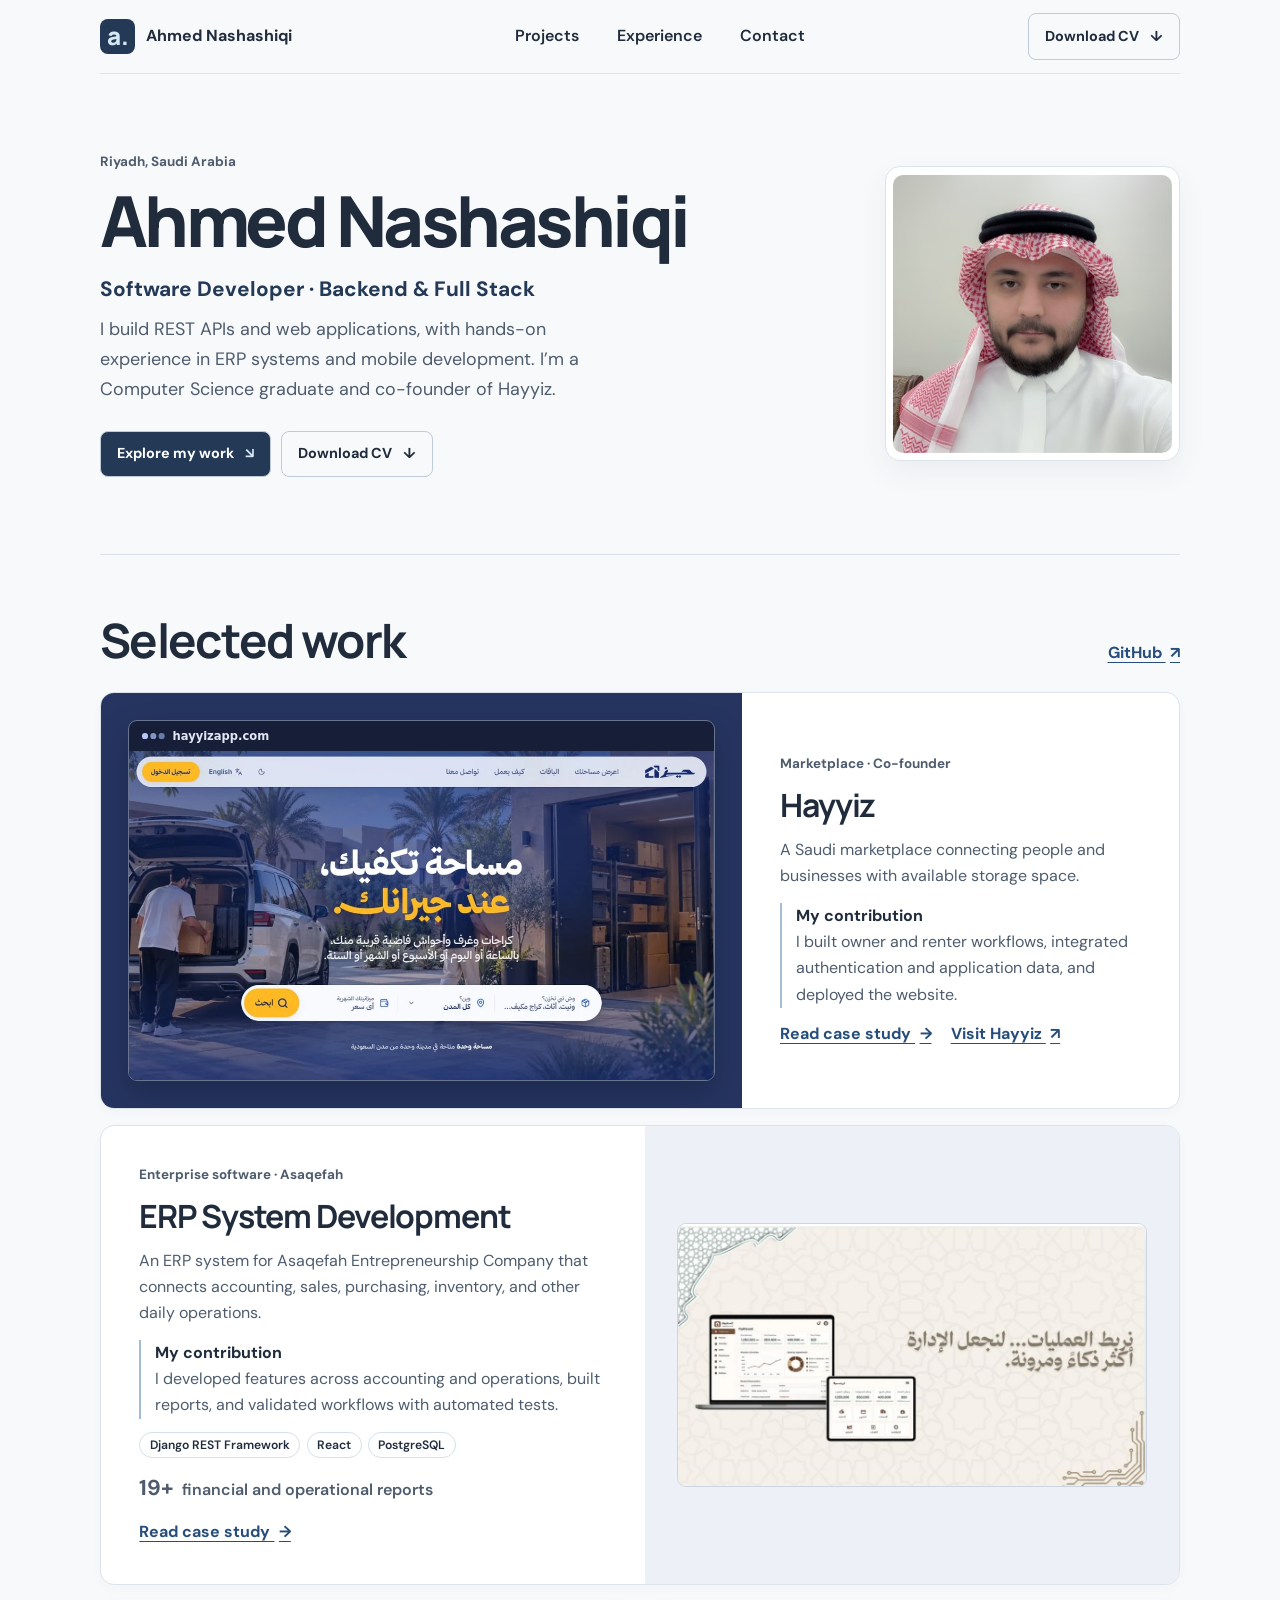
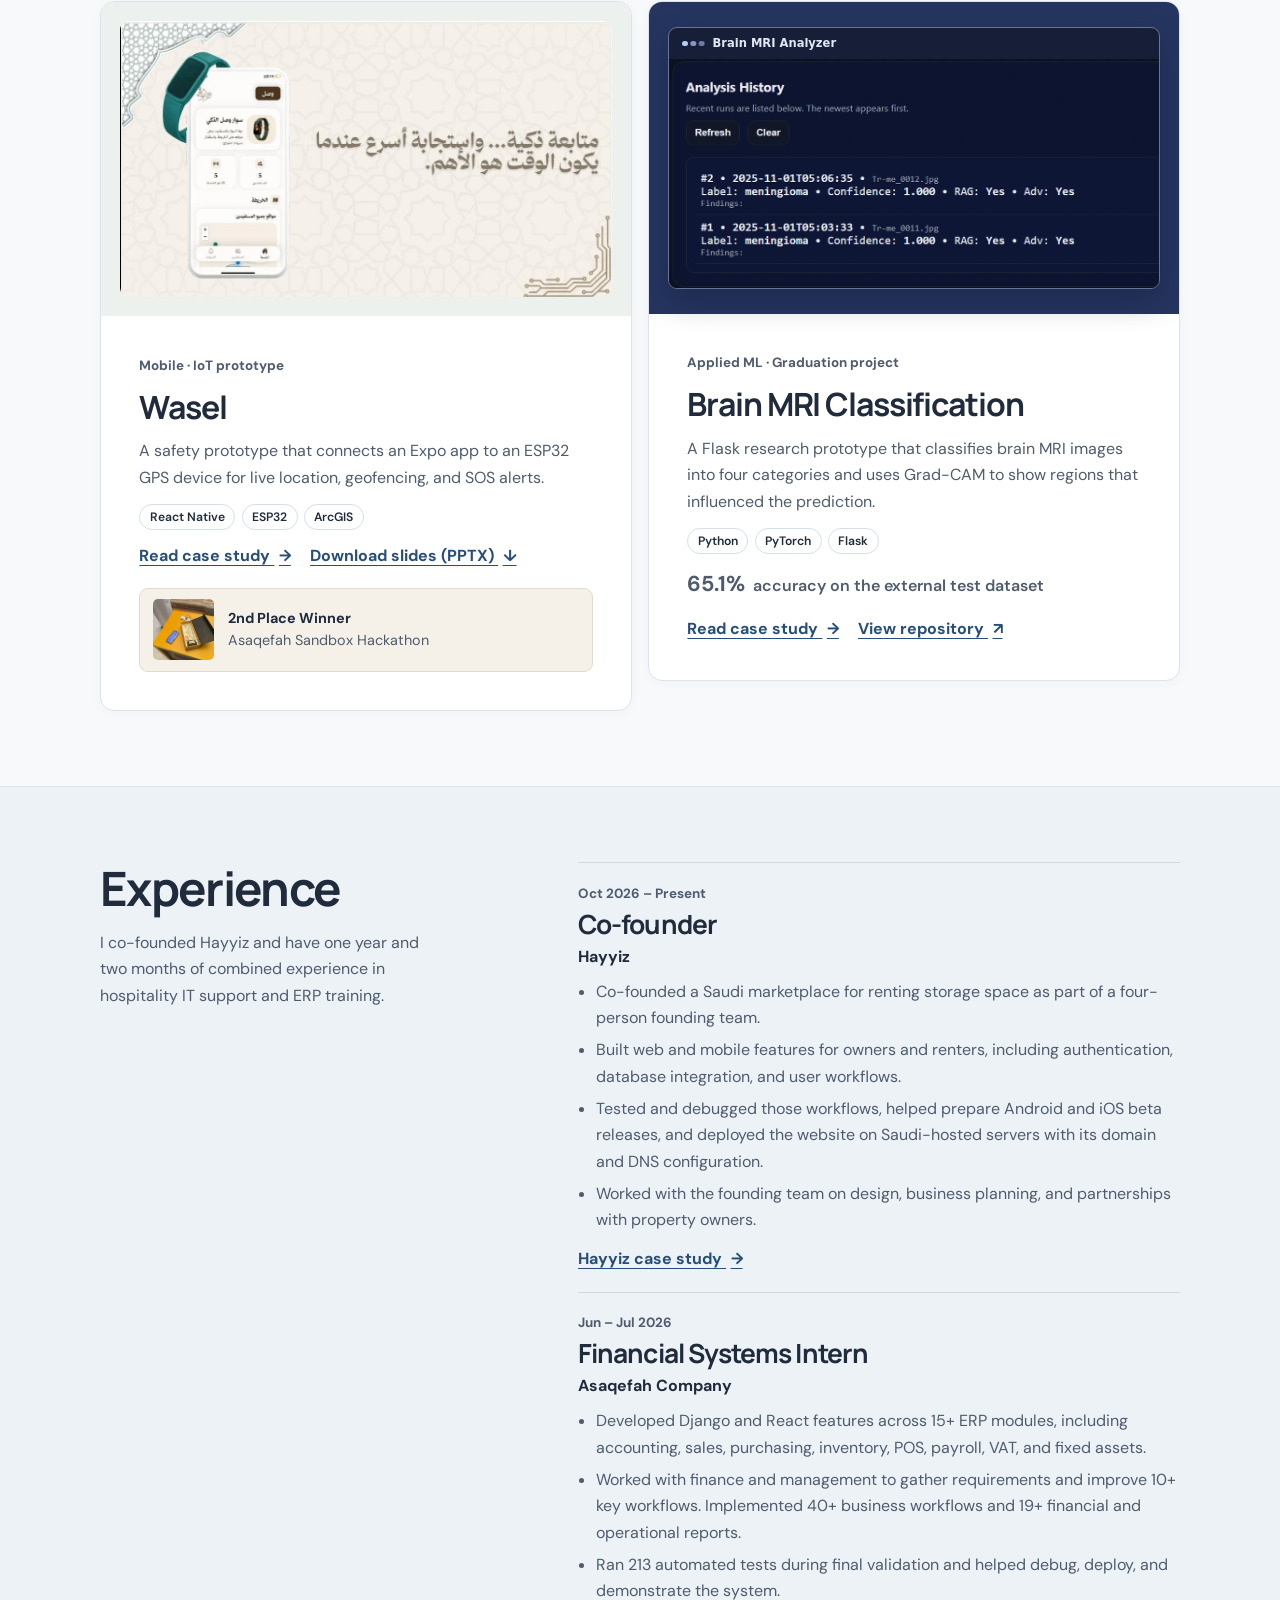
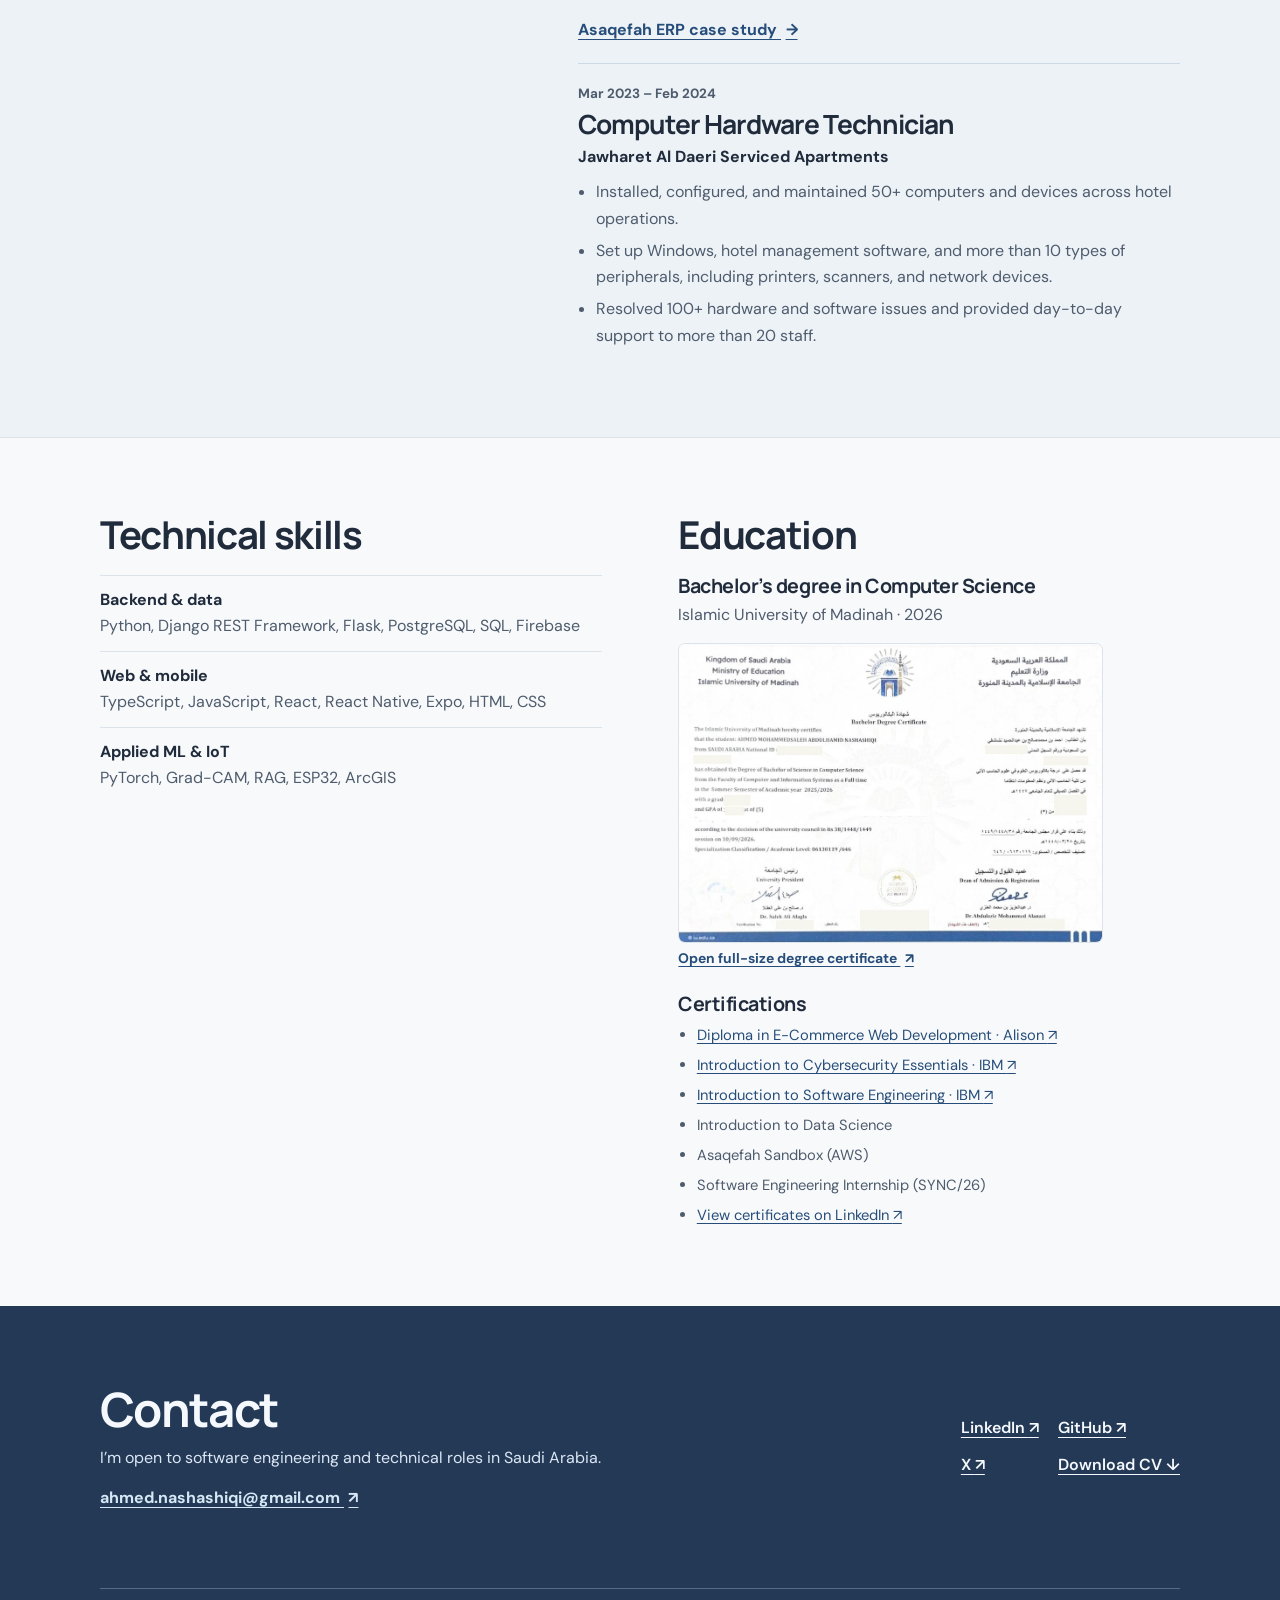
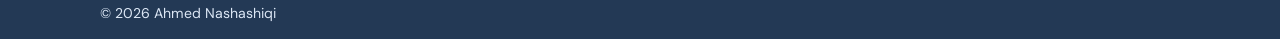
==== commit fc13903a: "Clarify portfolio focus and add ERP walkthrough" ====
--- a/index.html
+++ b/index.html
@@ -16,7 +16,7 @@
   <link rel="preconnect" href="https://fonts.googleapis.com">
   <link rel="preconnect" href="https://fonts.gstatic.com" crossorigin>
   <link href="https://fonts.googleapis.com/css2?family=DM+Sans:wght@400..700&family=Manrope:wght@500..800&display=swap" rel="stylesheet">
-  <link rel="stylesheet" href="style.css?v=6">
+  <link rel="stylesheet" href="style.css?v=7">
 </head>
 <body>
   <a class="skip-link" href="#main">Skip to content</a>
@@ -28,19 +28,20 @@
         <a href="#experience">Experience</a>
         <a href="#contact">Contact</a>
       </nav>
-      <a class="button button-outline header-cv" href="Ahmed_Nashashiqi_CV.pdf?v=3" download="Ahmed_Nashashiqi.1_CV.pdf">Download CV <span aria-hidden="true">↓</span></a>
+      <a class="button button-outline header-cv" href="Ahmed_Nashashiqi_CV.pdf?v=4" download="Ahmed_Nashashiqi.1_CV.pdf">Download CV <span aria-hidden="true">↓</span></a>
     </header>
   </div>
   <main id="main">
     <div class="intro">
       <section id="about" class="hero wrap" aria-labelledby="name">
         <div class="hero-copy">
-          <p class="eyebrow">Software Developer <span aria-hidden="true">·</span> Riyadh, Saudi Arabia</p>
+          <p class="eyebrow">Riyadh, Saudi Arabia</p>
           <h1 id="name">Ahmed Nashashiqi</h1>
-          <p class="hero-summary">Computer Science graduate and Hayyiz co-founder. I build web and mobile products, from REST APIs and ERP workflows to applications that use machine learning.</p>
+          <p class="hero-role">Software Developer <span aria-hidden="true">·</span> Backend &amp; Full Stack</p>
+          <p class="hero-summary">I build REST APIs and web applications, with hands-on experience in ERP systems and mobile development. I’m a Computer Science graduate and co-founder of Hayyiz.</p>
           <div class="hero-actions">
             <a class="button button-accent" href="#projects">Explore my work <span aria-hidden="true">↘</span></a>
-            <a class="button button-outline" href="Ahmed_Nashashiqi_CV.pdf?v=3" download="Ahmed_Nashashiqi.1_CV.pdf">Download CV <span aria-hidden="true">↓</span></a>
+            <a class="button button-outline" href="Ahmed_Nashashiqi_CV.pdf?v=4" download="Ahmed_Nashashiqi.1_CV.pdf">Download CV <span aria-hidden="true">↓</span></a>
           </div>
         </div>
         <figure class="portrait">
@@ -66,7 +67,7 @@
             <p class="project-type">Marketplace · Co-founder</p>
             <h3>Hayyiz</h3>
             <p>A Saudi marketplace connecting people and businesses with available storage space.</p>
-            <p class="contribution"><strong>My contribution</strong> I built web and mobile features for owners and renters, integrated authentication and application data, and deployed the website.</p>
+            <p class="contribution"><strong>My contribution</strong> I built owner and renter workflows, integrated authentication and application data, and deployed the website.</p>
             <div class="project-links">
               <a class="text-link" href="projects/hayyiz.html" aria-label="Read case study for Hayyiz">Read case study <span aria-hidden="true">→</span></a>
               <a class="text-link" href="https://hayyizapp.com/">Visit Hayyiz <span aria-hidden="true">↗</span></a>
@@ -78,24 +79,15 @@
             <p class="project-type">Enterprise software · Asaqefah</p>
             <h3>ERP System Development</h3>
             <p>An ERP system for Asaqefah Entrepreneurship Company that connects accounting, sales, purchasing, inventory, and other daily operations.</p>
-            <p class="contribution"><strong>My contribution</strong> I developed features across 15+ modules, built financial and operational reports, and ran the automated tests during final validation.</p>
+            <p class="contribution"><strong>My contribution</strong> I developed features across accounting and operations, built reports, and validated workflows with automated tests.</p>
             <ul class="tags" aria-label="ERP technologies">
               <li>Django REST Framework</li><li>React</li><li>PostgreSQL</li>
             </ul>
-            <details>
-              <summary>View system modules</summary>
-              <p>Financial Accounting, General Ledger, Sales, Purchasing, Inventory Management, Point of Sale, Payroll, Fixed Assets, VAT, Expense Management, Customer &amp; Supplier Management, Cost Centers, and Multi-Branch Operations.</p>
-            </details>
+            <p class="project-result"><strong>19+</strong> financial and operational reports</p>
             <a class="text-link" href="projects/asaqefah-erp.html" aria-label="Read case study for Asaqefah ERP">Read case study <span aria-hidden="true">→</span></a>
           </div>
           <div class="erp-visual">
             <img src="erp-cover.webp" alt="Asaqefah ERP project visual showing dashboards on desktop and tablet" width="1008" height="566" loading="lazy">
-            <dl class="project-metrics">
-              <div><dt>Business modules</dt><dd>15+</dd></div>
-              <div><dt>Business workflows</dt><dd>40+</dd></div>
-              <div><dt>Operational &amp; financial reports</dt><dd>19+</dd></div>
-              <div><dt>Automated tests run</dt><dd>213</dd></div>
-            </dl>
           </div>
         </article>
         <article id="wasel" class="project project-secondary wasel">
@@ -131,17 +123,11 @@
           <div class="project-copy">
             <p class="project-type">Applied ML · Graduation project</p>
             <h3>Brain MRI Classification</h3>
-            <p>A Flask research prototype that classifies brain MRI images into four categories using EfficientNet-B0. Grad-CAM highlights regions that influenced each prediction. A local vision-language model adds explanations using retrieval-augmented generation.</p>
+            <p>A Flask research prototype that classifies brain MRI images into four categories and uses Grad-CAM to show regions that influenced the prediction.</p>
             <ul class="tags" aria-label="MRI project technologies">
               <li>Python</li><li>PyTorch</li><li>Flask</li>
             </ul>
-            <dl class="project-metrics" aria-label="Research evaluation results">
-              <div class="metric-primary"><dt>External test accuracy</dt><dd>65.1%</dd></div>
-              <div><dt>Training accuracy</dt><dd>99.2%</dd></div>
-              <div><dt>External macro F1</dt><dd>0.5716</dd></div>
-              <div><dt>External weighted F1</dt><dd>0.5765</dd></div>
-            </dl>
-            <p class="evaluation-note">The external test used MRI images from different sources than the training data. The prototype is for research and education.</p>
+            <p class="project-result"><strong>65.1%</strong> accuracy on the external test dataset</p>
             <div class="project-links">
               <a class="text-link" href="projects/brain-mri.html" aria-label="Read case study for Brain MRI Classification">Read case study <span aria-hidden="true">→</span></a>
               <a class="text-link" href="https://github.com/ahmednashashiqi/AI-system_for_brain_tumor_detection">View repository <span aria-hidden="true">↗</span></a>
@@ -238,7 +224,7 @@
           <a href="https://www.linkedin.com/in/ahmednashashiqi/">LinkedIn <span aria-hidden="true">↗</span></a>
           <a href="https://github.com/ahmednashashiqi">GitHub <span aria-hidden="true">↗</span></a>
           <a href="https://x.com/Nashashiqi">X <span aria-hidden="true">↗</span></a>
-          <a href="Ahmed_Nashashiqi_CV.pdf?v=3" download="Ahmed_Nashashiqi.1_CV.pdf">Download CV <span aria-hidden="true">↓</span></a>
+          <a href="Ahmed_Nashashiqi_CV.pdf?v=4" download="Ahmed_Nashashiqi.1_CV.pdf">Download CV <span aria-hidden="true">↓</span></a>
         </div>
       </div>
     </section>
--- a/style.css
+++ b/style.css
@@ -37,6 +37,7 @@
 .eyebrow, .project-type, .role-date { font-size: .84rem; font-weight: 700; color: var(--muted); }
 .eyebrow span { margin-inline: .25rem; color: #486583; }
 .hero h1 { font-size: clamp(2.4rem, 5.5vw, 4.6rem); margin-block: .65rem .9rem; font-weight: 800; line-height: 1.06; letter-spacing: -.05em; }
+.hero-role { color: var(--forest); font-size: clamp(1rem, 2vw, 1.3rem); font-weight: 750; margin-bottom: .55rem; }
 .hero-summary { color: var(--muted); font-size: clamp(1rem, 1.6vw, 1.12rem); max-width: 32rem; }
 .hero-actions { display: flex; flex-wrap: wrap; gap: .6rem; margin-top: 1.65rem; }
 .portrait { background: var(--surface); border: 1px solid var(--line); border-radius: 15px; padding: .45rem; width: min(100%, 295px); justify-self: end; box-shadow: 0 12px 30px #23395510; }
@@ -57,6 +58,8 @@
 .project-copy > p:not(.project-type), .section-summary, dd, .credentials p { color: var(--muted); }
 .contribution { padding-left: .85rem; border-left: 2px solid #a4bdd5; }
 .contribution strong { display: block; color: var(--ink); }
+.project-copy .project-result { color: var(--forest); font-weight: 600; }
+.project-result strong { margin-right: .2rem; font-size: 1.35em; }
 .project-secondary { display: flex; flex-direction: column; }
 .project-secondary .project-copy { flex: 1; justify-content: flex-start; }
 .project-links { display: flex; flex-wrap: wrap; gap: .45rem 1.2rem; }
@@ -69,11 +72,7 @@
 .project-metrics div { display: flex; flex-direction: column; gap: .2rem; padding: .65rem .75rem; border-top: 1px solid #c2cedd; }
 .project-metrics dt { font-size: .78rem; color: #435a73; }
 .project-metrics dd { order: -1; font: 750 clamp(1.6rem, 4vw, 2.8rem)/1 var(--display); color: var(--forest); }
-.mri .project-metrics { width: 100%; margin-top: .25rem; }
-.mri .project-metrics dd { font-size: clamp(1.3rem, 2.7vw, 2rem); }
 .project-metrics .metric-primary { background: #edf4fb; border-top-color: #8caccc; }
-.mri .project-metrics .metric-primary dd { font-size: clamp(1.55rem, 3.4vw, 2.45rem); }
-.evaluation-note { font-size: .86rem; }
 details { width: 100%; border-top: 1px solid #dce3eb; padding-top: .65rem; }
 summary { cursor: pointer; font-weight: 700; }
 details p { padding-top: .55rem; font-size: .9rem; color: var(--muted); }
@@ -129,6 +128,12 @@
 .case-art .browser-frame { width: min(100%, 800px); margin-inline: auto; }
 .case-metrics { margin-top: 1.2rem; grid-template-columns: repeat(auto-fit, minmax(min(100%, 12rem), 1fr)); }
 .case-metrics .metric-primary dd { font-size: clamp(1.9rem, 5vw, 3.15rem); }
+.case-demo { max-width: 800px; margin-top: 2rem; }
+.case-demo h2 { font-size: clamp(1.4rem, 3vw, 2rem); }
+.case-demo p, .case-demo ol { color: var(--muted); }
+.case-demo p { margin-block: .5rem .8rem; }
+.case-demo video { display: block; width: 100%; height: auto; aspect-ratio: 16 / 9; border: 1px solid var(--line); border-radius: 10px; background: var(--paper); }
+.case-demo ol { padding-left: 1.3rem; }
 .case-content { display: grid; gap: 1.4rem; max-width: 74ch; margin-top: 1.75rem; }
 .case-content h2 { font-size: clamp(1.35rem, 3vw, 1.85rem); margin-bottom: .45rem; }
 .case-content p, .case-content li { color: var(--muted); }
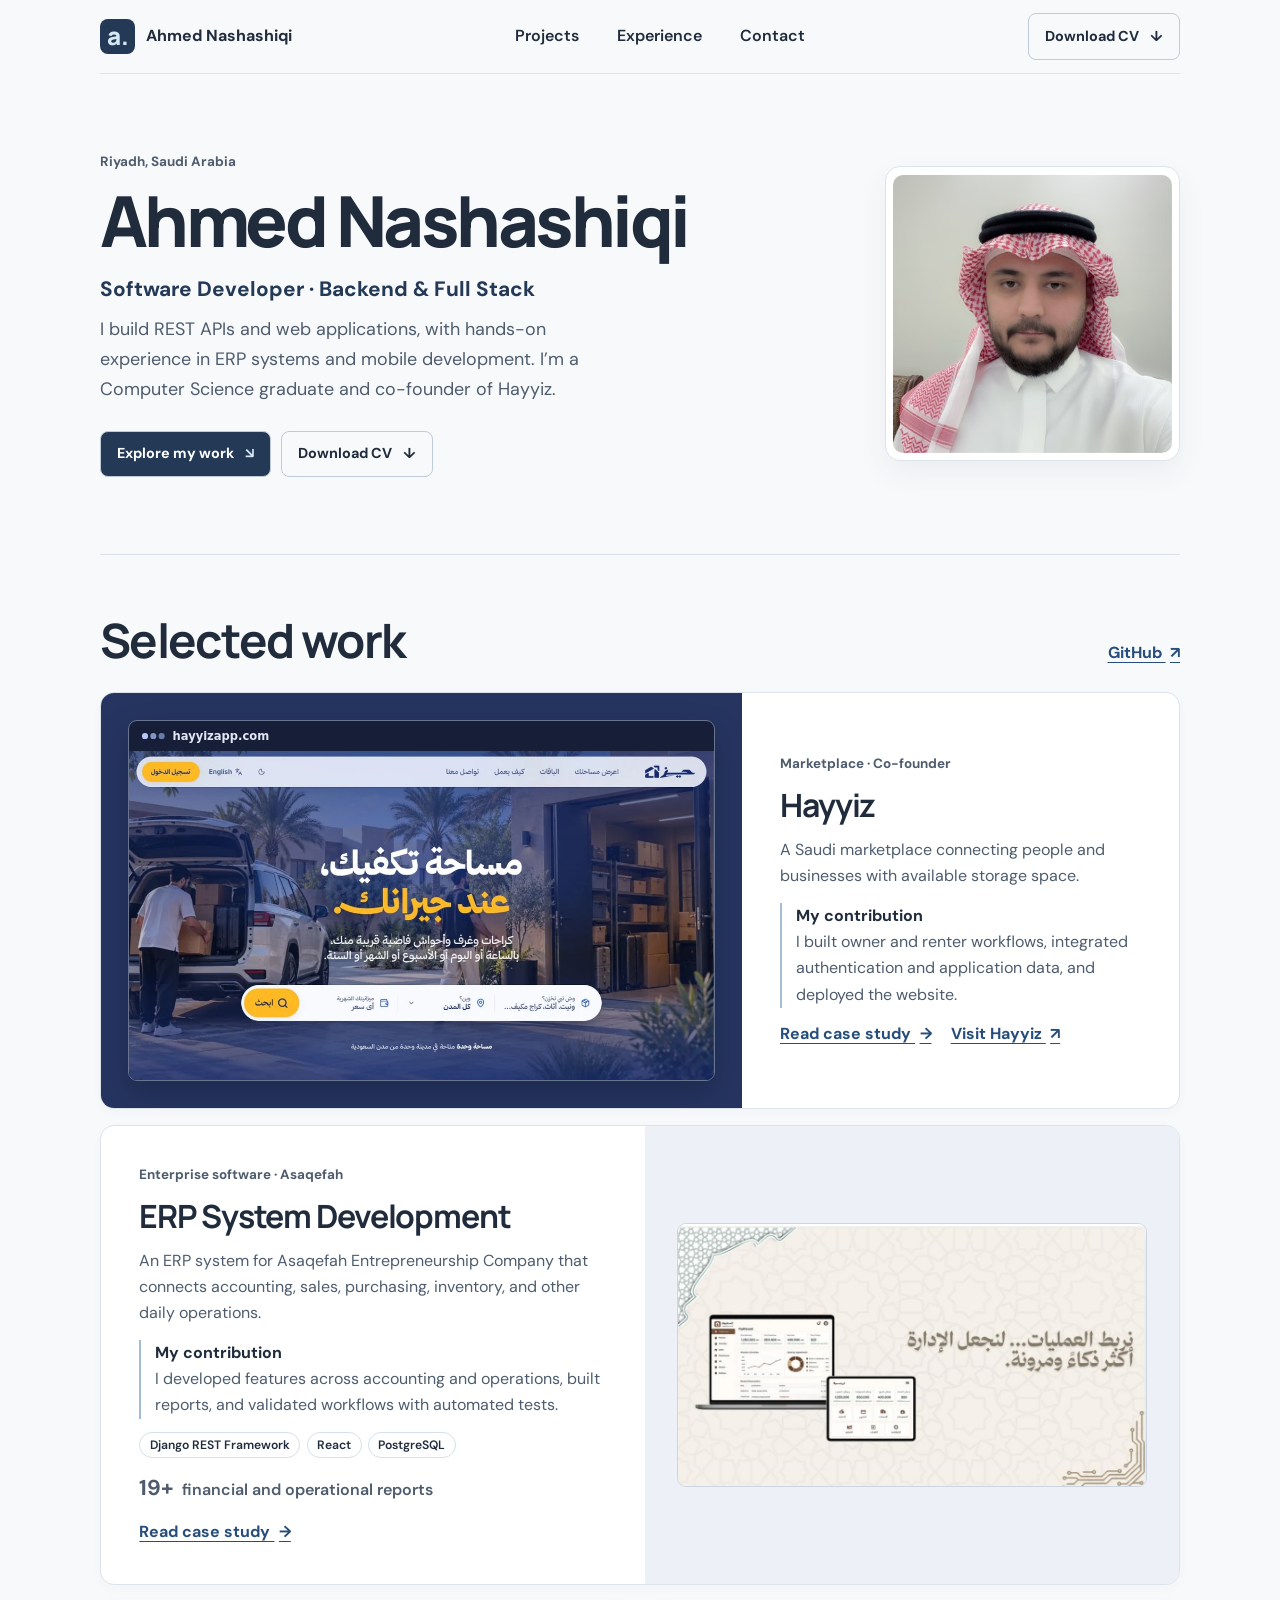
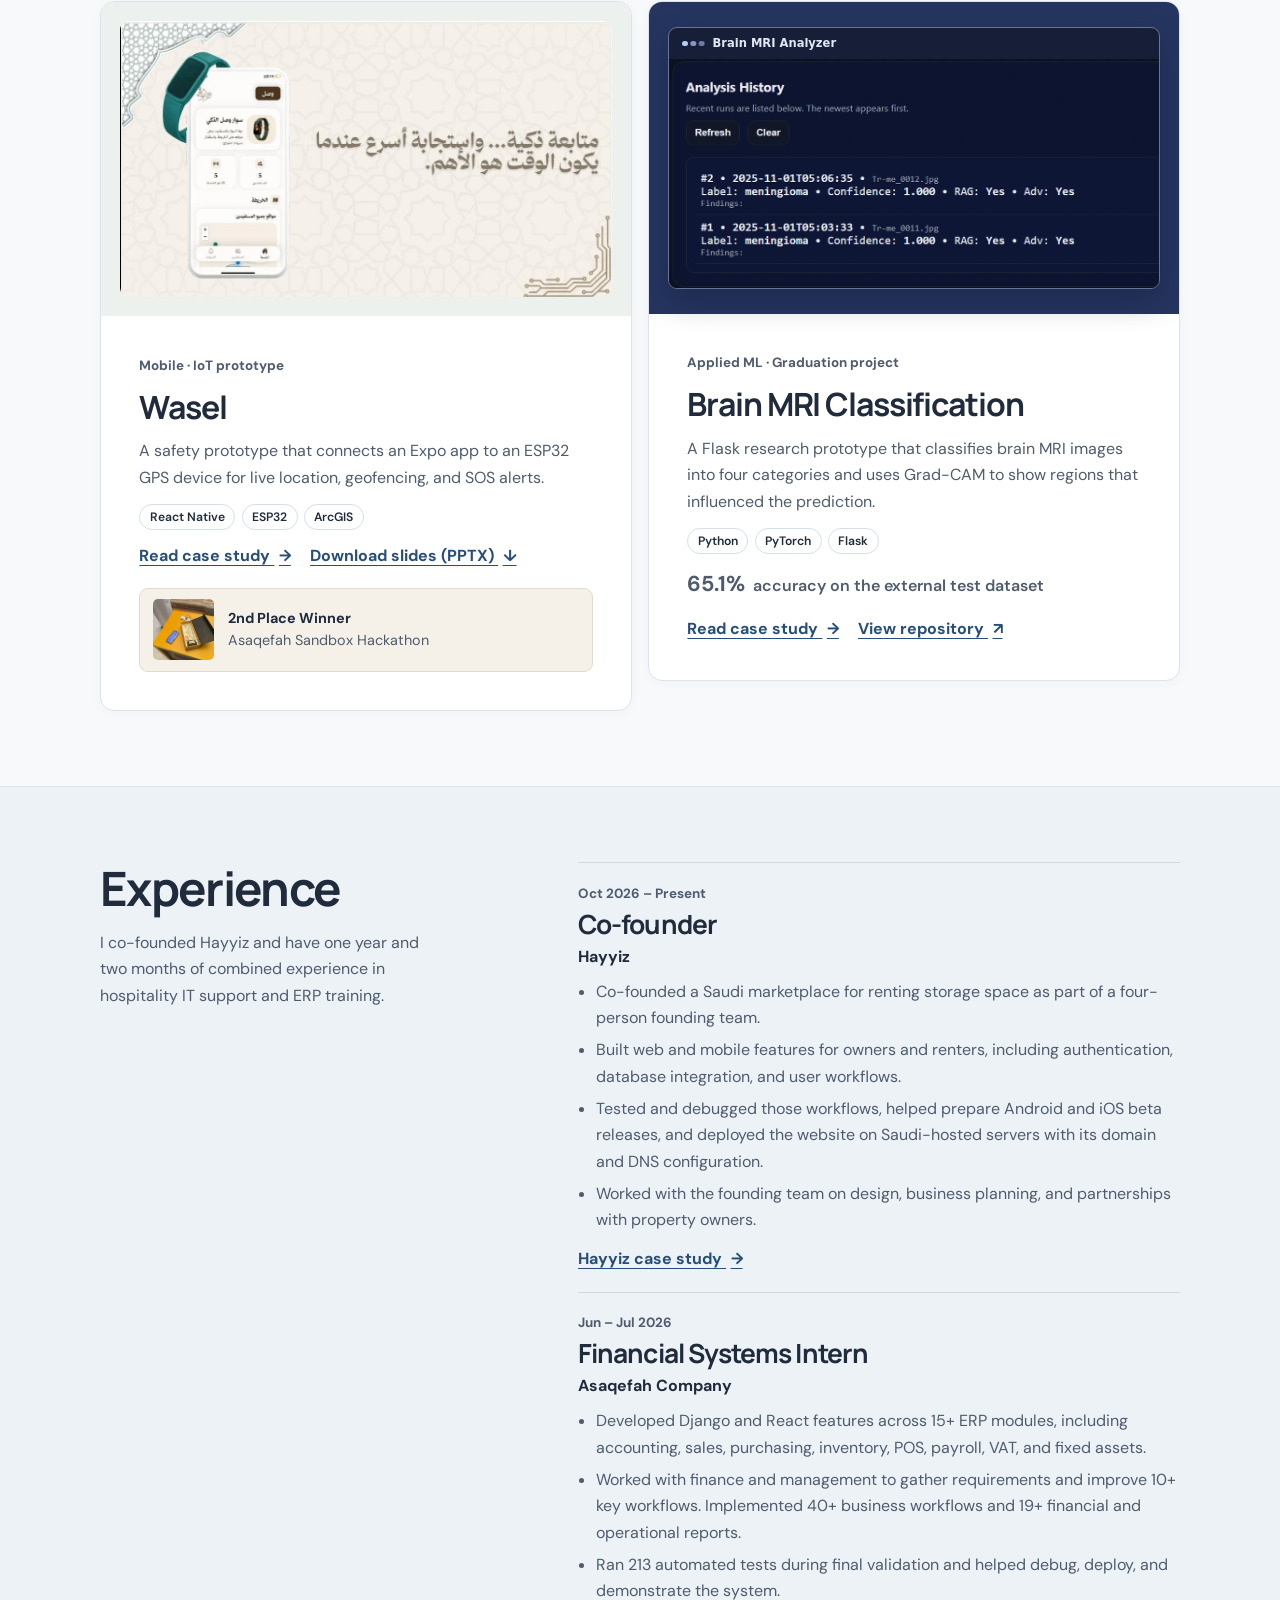
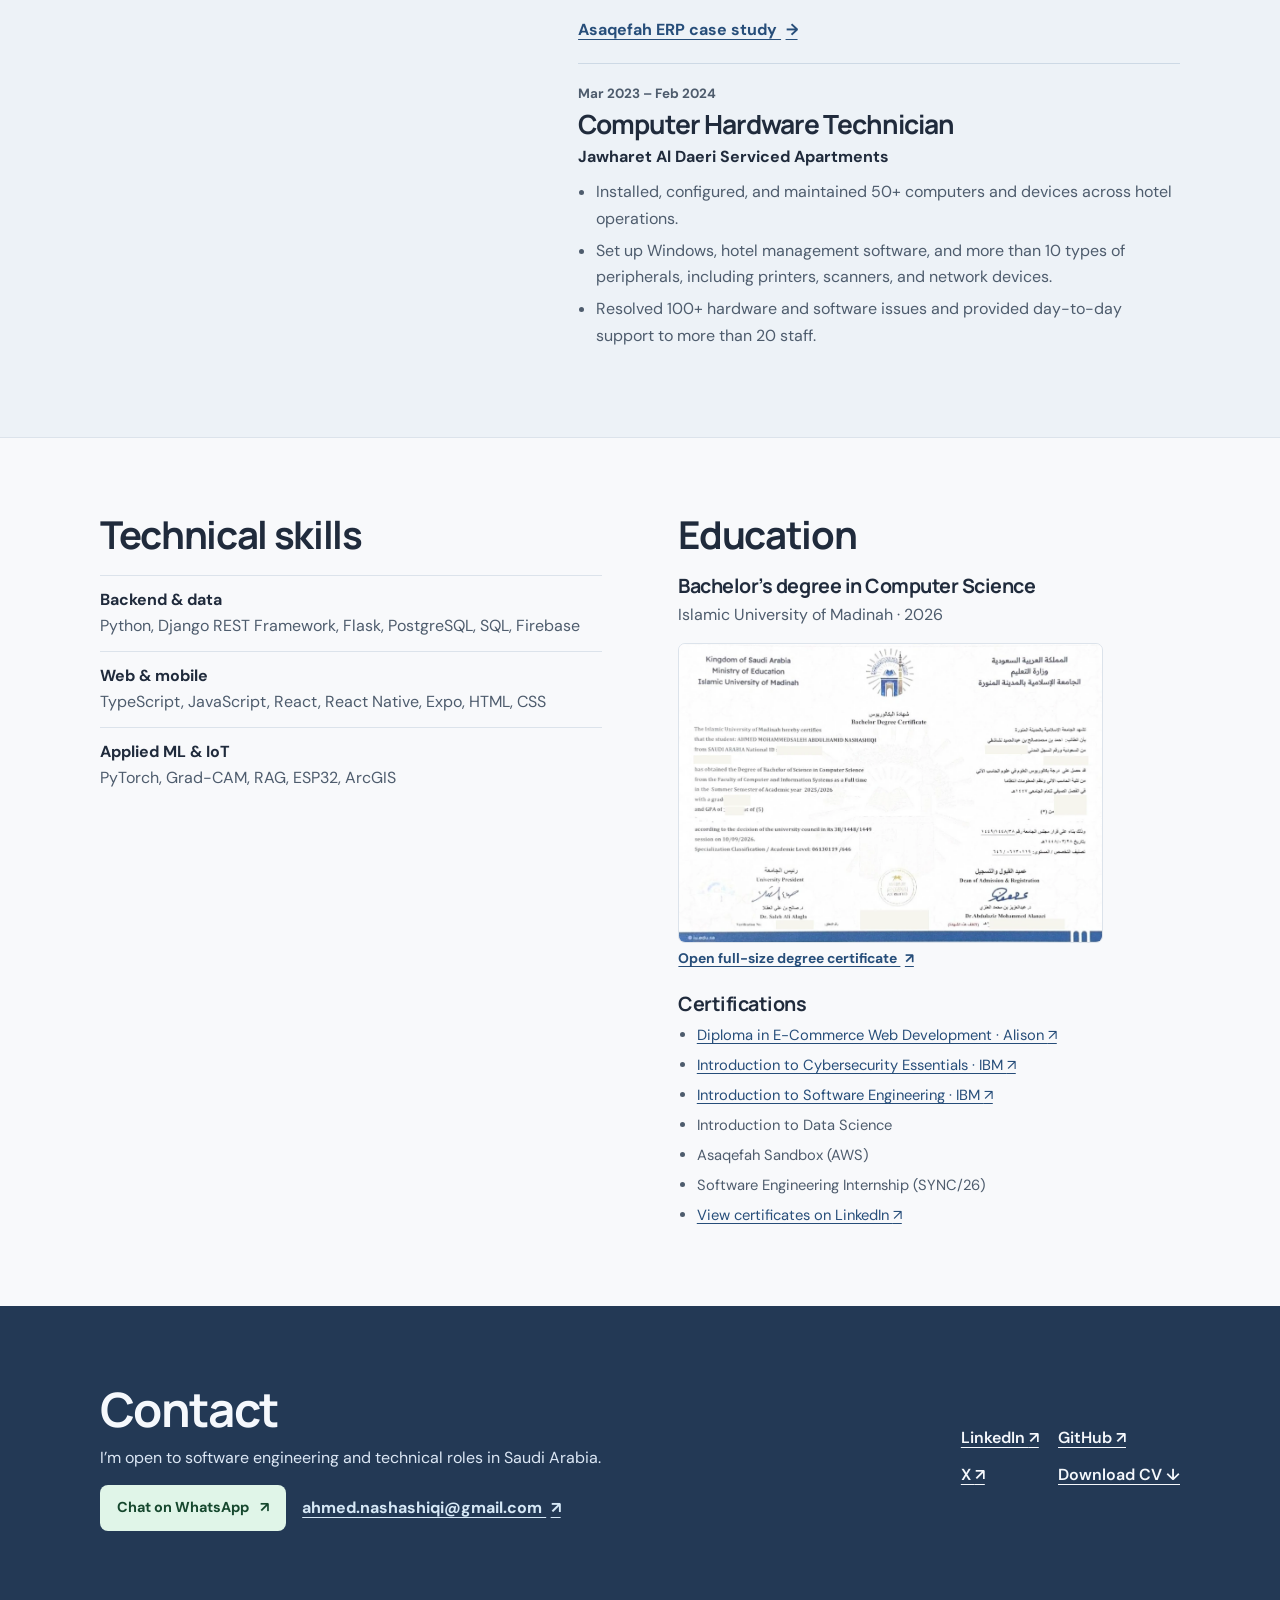
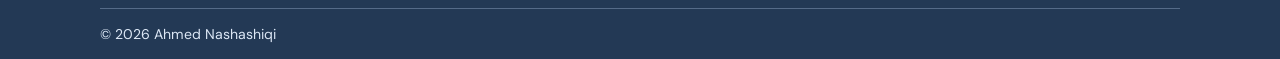
==== commit 8ad3bfe4: "Add WhatsApp contact button" ====
--- a/index.html
+++ b/index.html
@@ -16,7 +16,7 @@
   <link rel="preconnect" href="https://fonts.googleapis.com">
   <link rel="preconnect" href="https://fonts.gstatic.com" crossorigin>
   <link href="https://fonts.googleapis.com/css2?family=DM+Sans:wght@400..700&family=Manrope:wght@500..800&display=swap" rel="stylesheet">
-  <link rel="stylesheet" href="style.css?v=7">
+  <link rel="stylesheet" href="style.css?v=8">
 </head>
 <body>
   <a class="skip-link" href="#main">Skip to content</a>
@@ -218,7 +218,10 @@
         <div>
           <h2 id="contact-heading">Contact</h2>
           <p>I’m open to software engineering and technical roles in Saudi Arabia.</p>
-          <a class="text-link email" href="mailto:ahmed.nashashiqi@gmail.com">ahmed.nashashiqi@gmail.com <span aria-hidden="true">↗</span></a>
+          <div class="contact-actions">
+            <a class="button whatsapp-button" href="https://wa.me/966502214546">Chat on WhatsApp <span aria-hidden="true">↗</span></a>
+            <a class="text-link email" href="mailto:ahmed.nashashiqi@gmail.com">ahmed.nashashiqi@gmail.com <span aria-hidden="true">↗</span></a>
+          </div>
         </div>
         <div class="contact-links">
           <a href="https://www.linkedin.com/in/ahmednashashiqi/">LinkedIn <span aria-hidden="true">↗</span></a>
--- a/style.css
+++ b/style.css
@@ -110,6 +110,9 @@
 .contact { background: var(--forest); color: #f5f8fc; }
 .contact-layout { display: flex; justify-content: space-between; gap: 1.6rem; padding-block: clamp(2.8rem, 6vw, 5rem); }
 .contact p { color: #dce7f5; margin: .62rem 0 .8rem; }
+.contact-actions { display: flex; flex-wrap: wrap; align-items: center; gap: .65rem 1rem; }
+.whatsapp-button { background: #e0f5e8; color: #16482e; border-color: transparent; }
+.whatsapp-button:hover { background: #c6ecd5; }
 .contact .email { color: var(--accent); overflow-wrap: anywhere; }
 .contact-links { display: grid; grid-template-columns: repeat(2, auto); align-content: center; gap: .65rem 1.2rem; font-weight: 600; }
 .contact a:focus-visible { outline-color: var(--accent); }
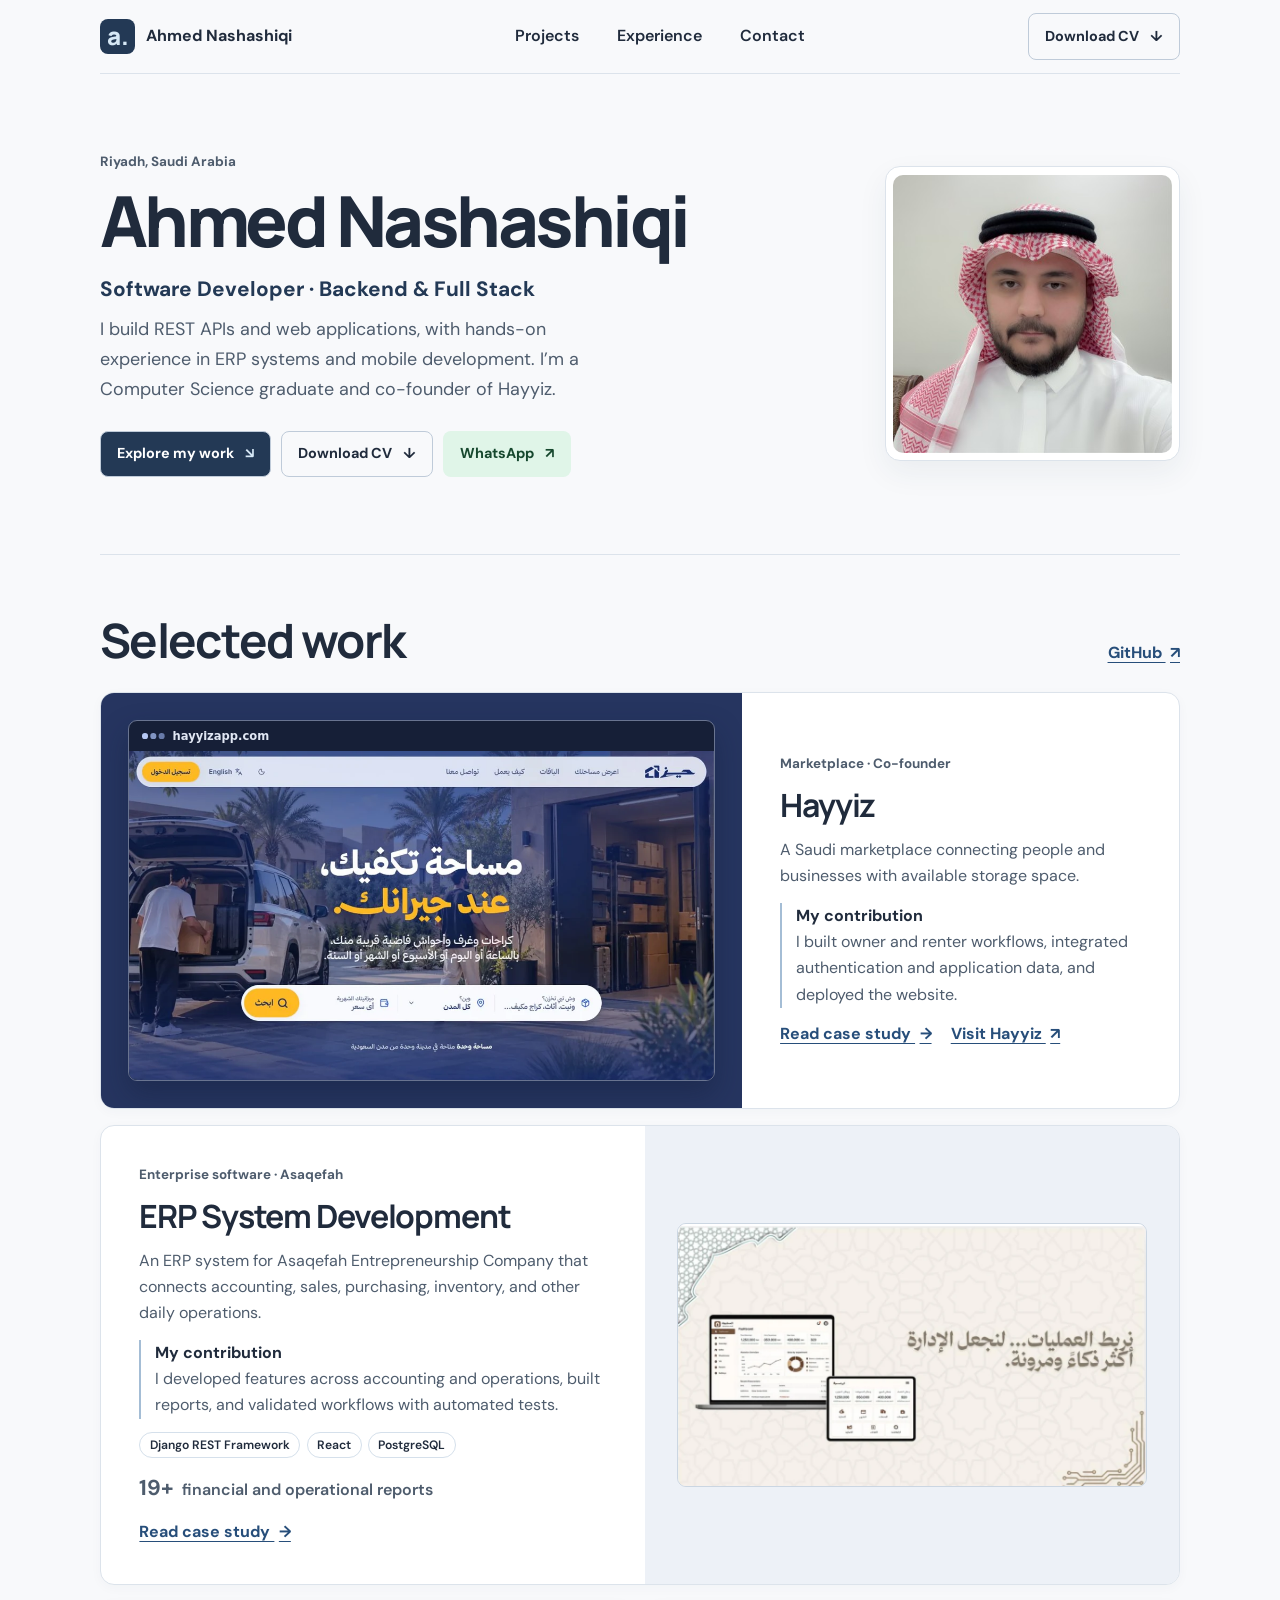
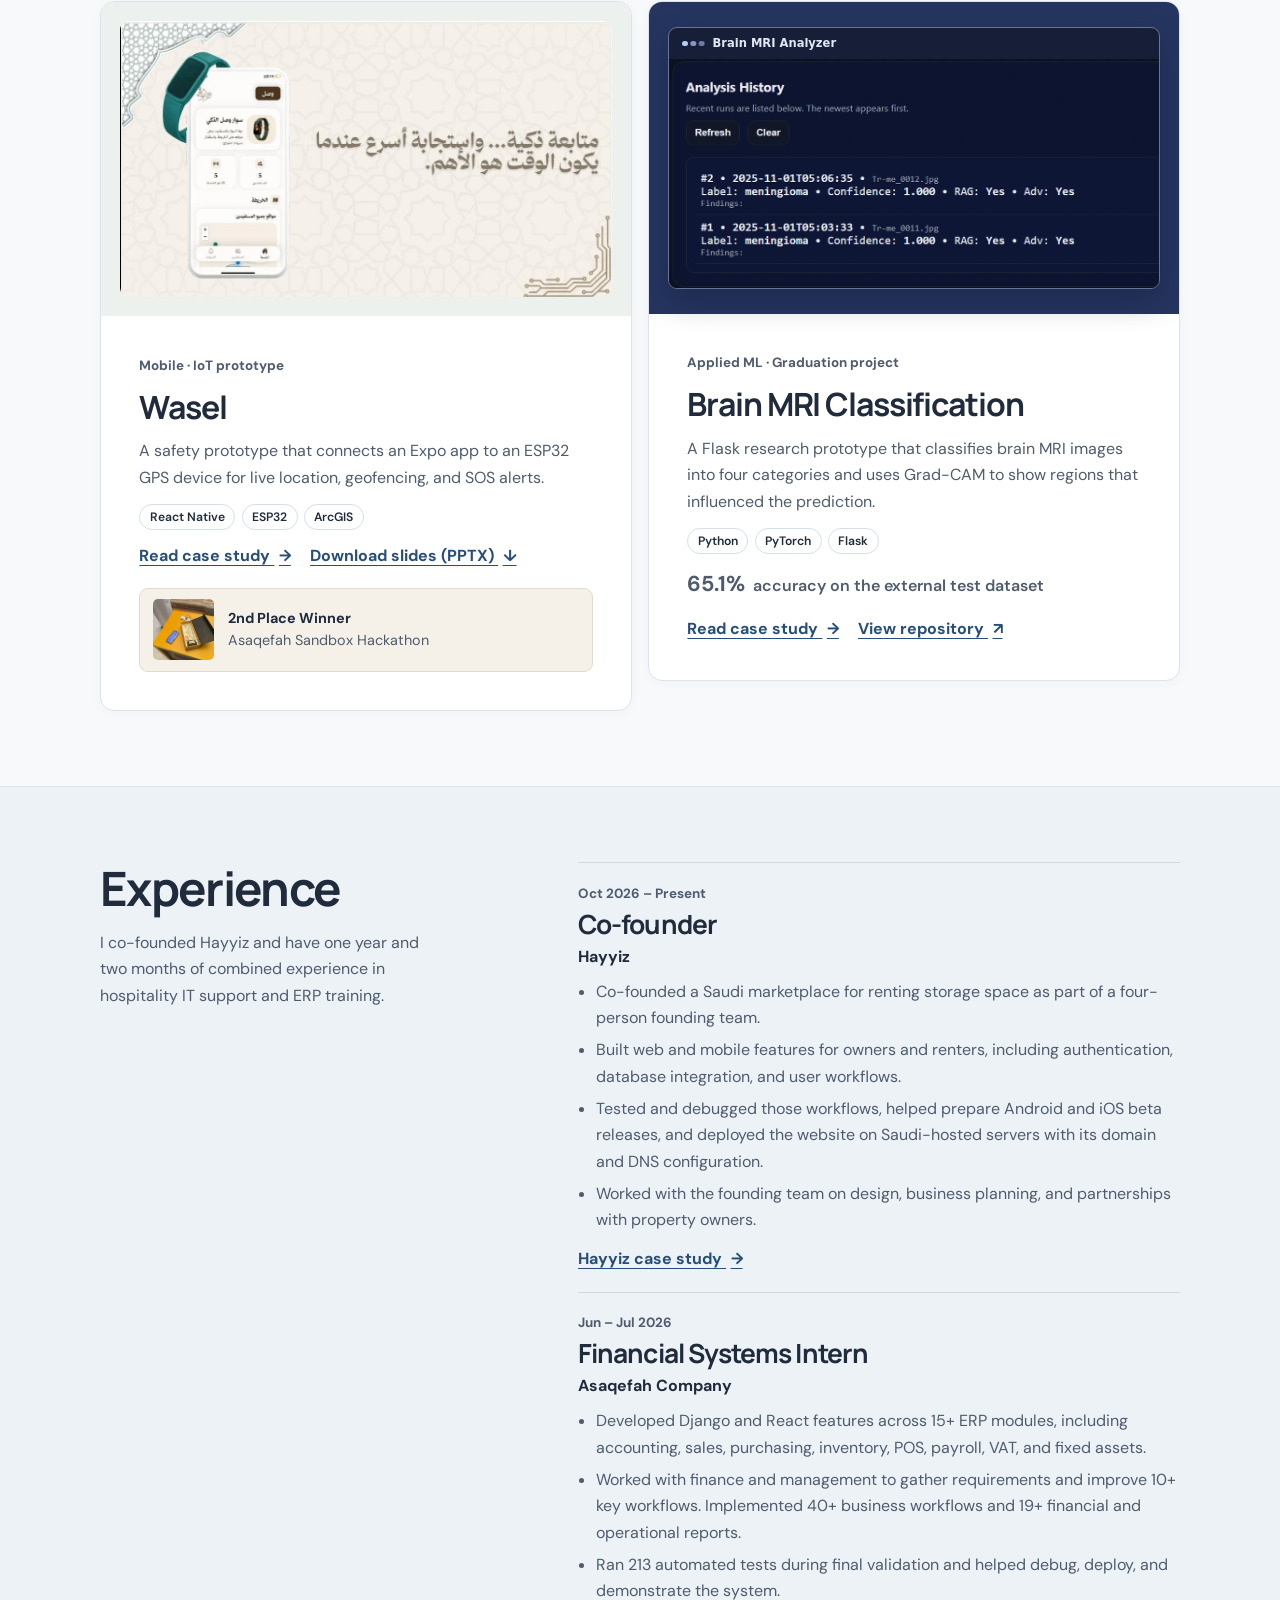
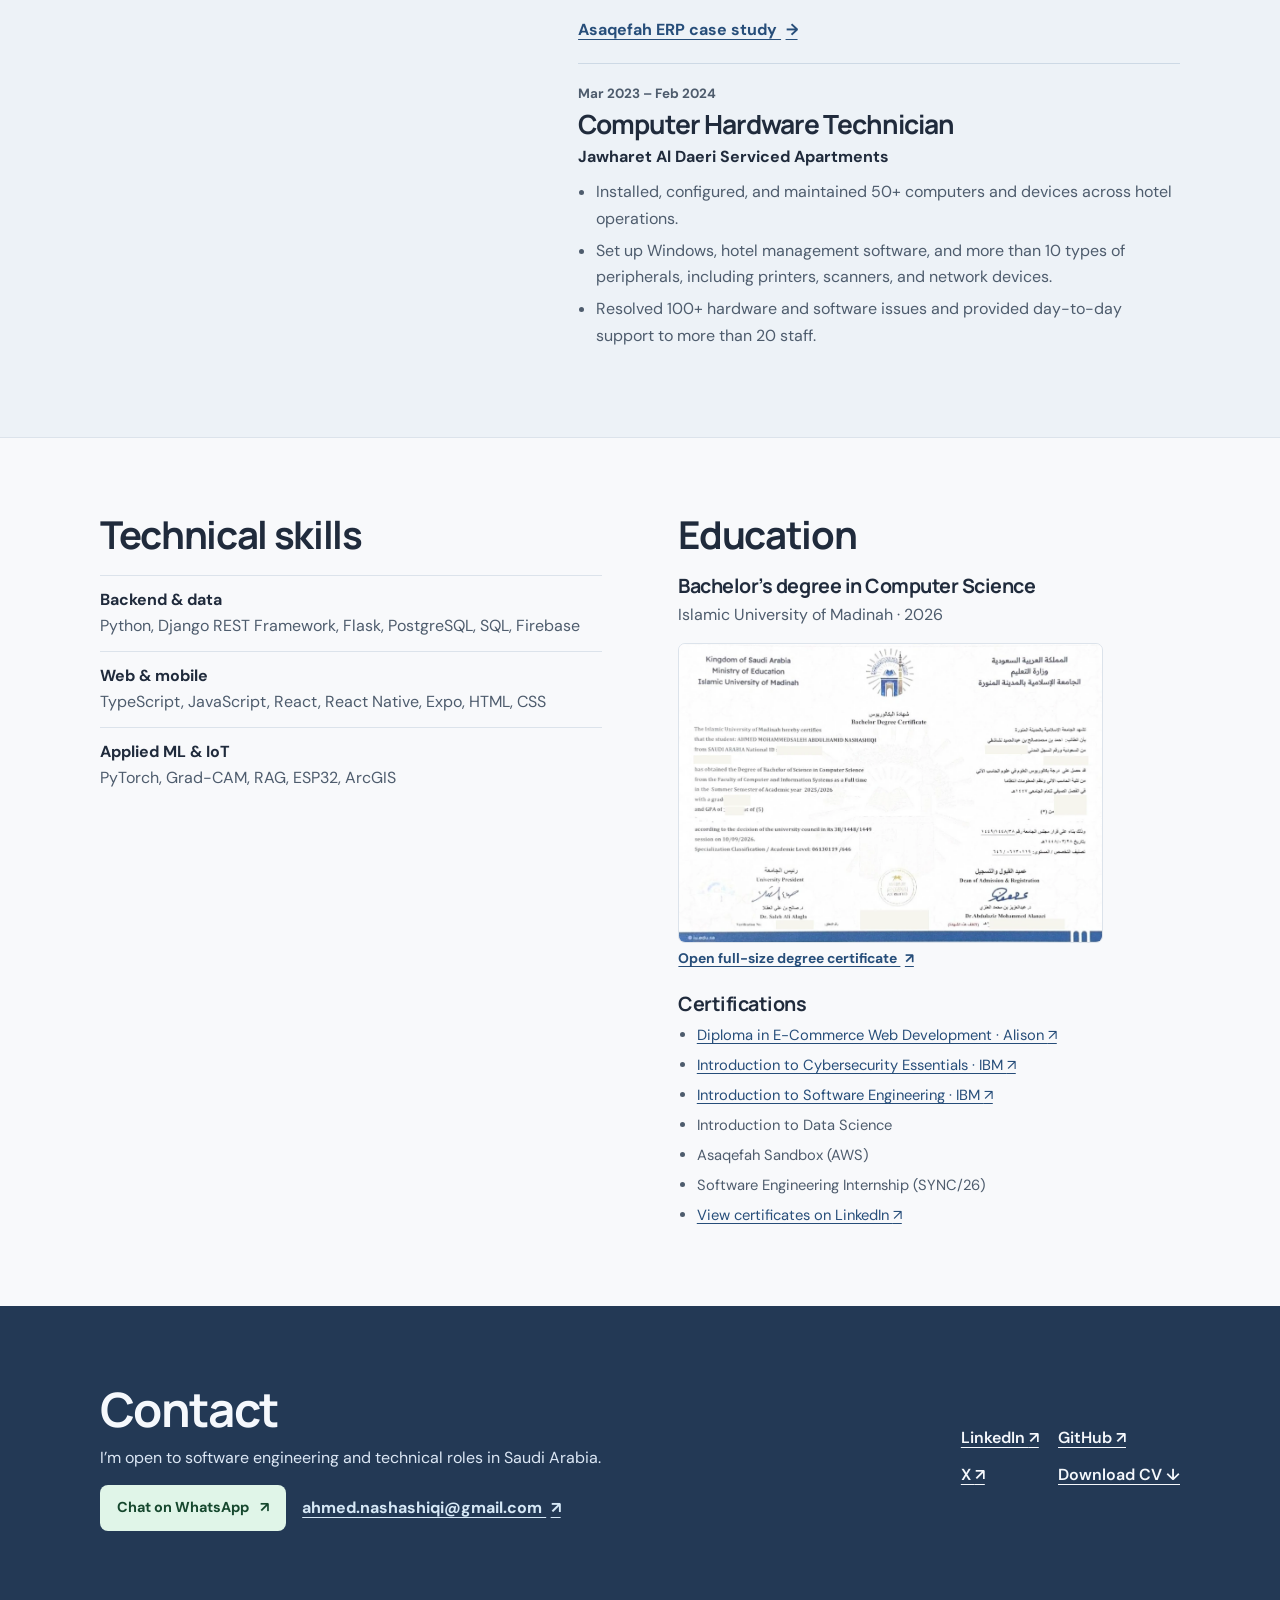
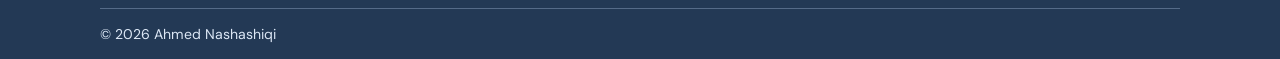
==== commit ee8424fe: "Add WhatsApp beside hero CV download" ====
--- a/index.html
+++ b/index.html
@@ -42,6 +42,7 @@
           <div class="hero-actions">
             <a class="button button-accent" href="#projects">Explore my work <span aria-hidden="true">↘</span></a>
             <a class="button button-outline" href="Ahmed_Nashashiqi_CV.pdf?v=4" download="Ahmed_Nashashiqi.1_CV.pdf">Download CV <span aria-hidden="true">↓</span></a>
+            <a class="button whatsapp-button" href="https://wa.me/966502214546">WhatsApp <span aria-hidden="true">↗</span></a>
           </div>
         </div>
         <figure class="portrait">
